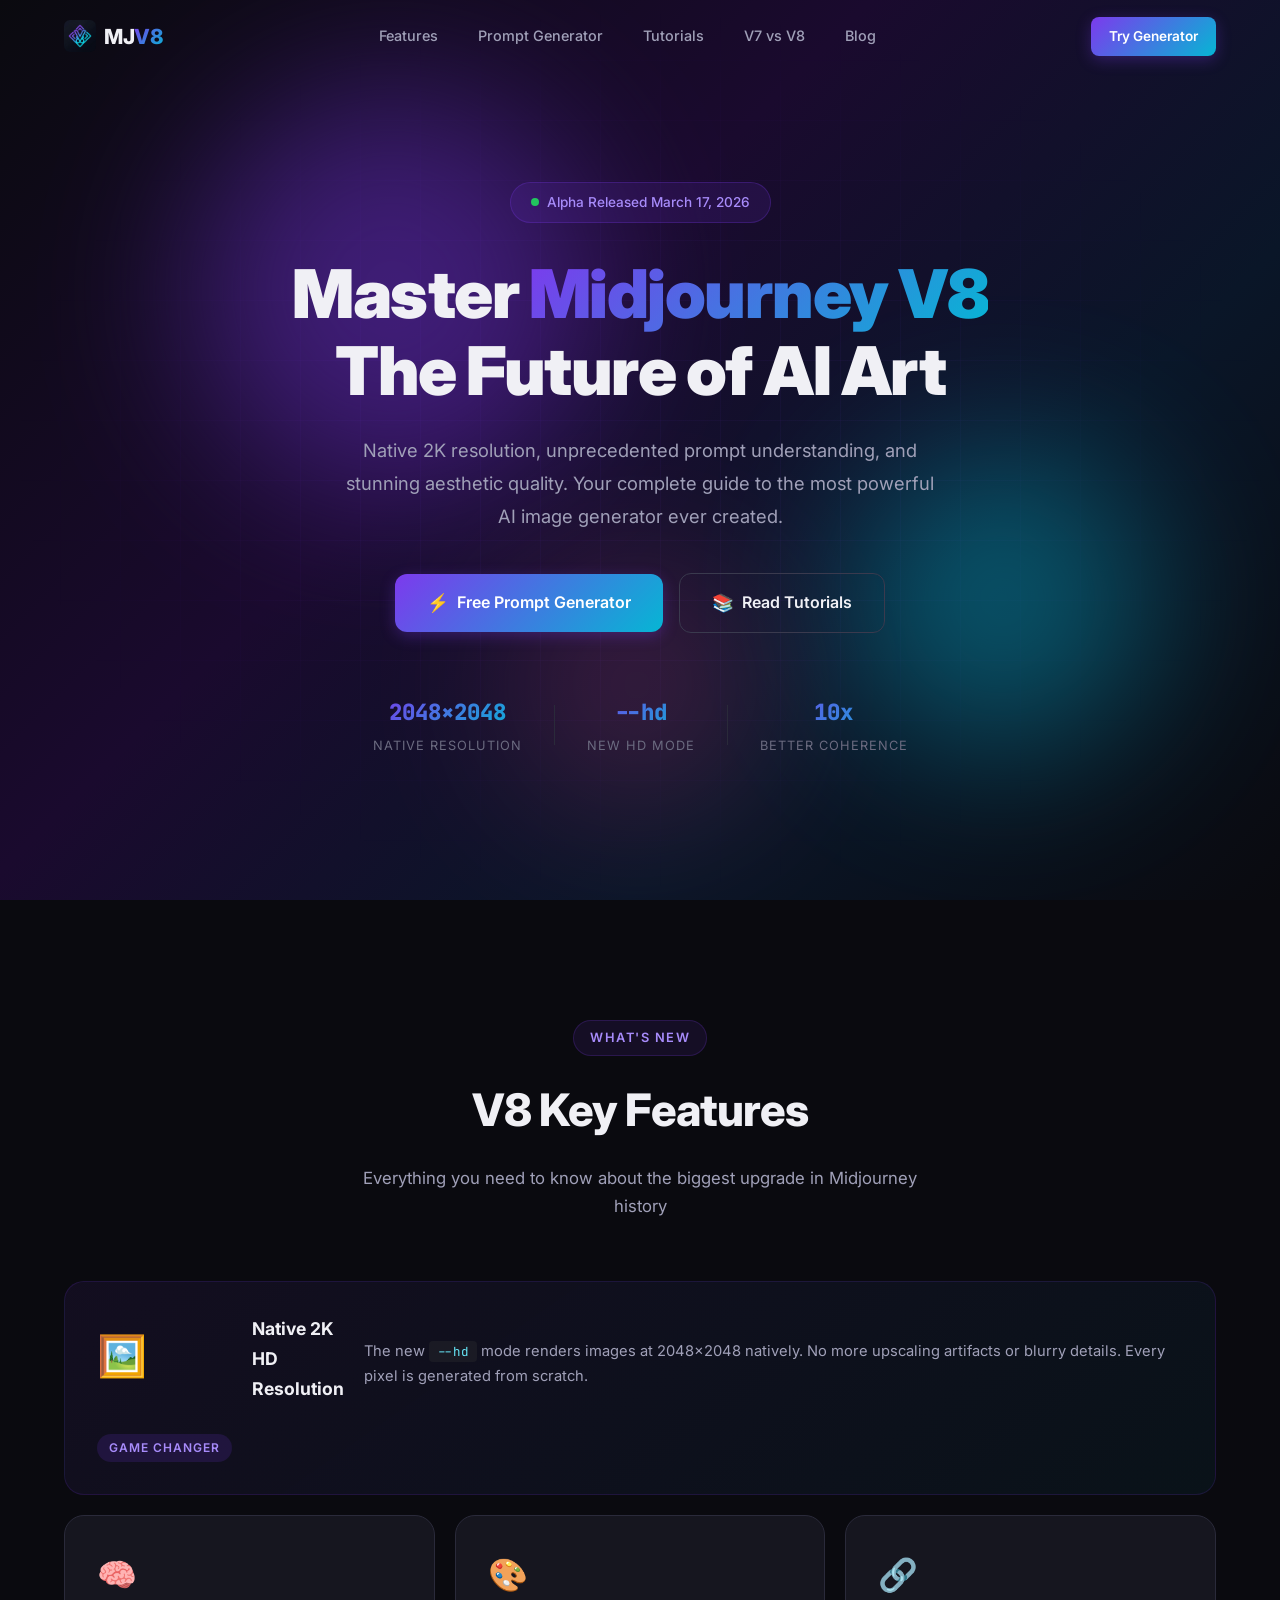
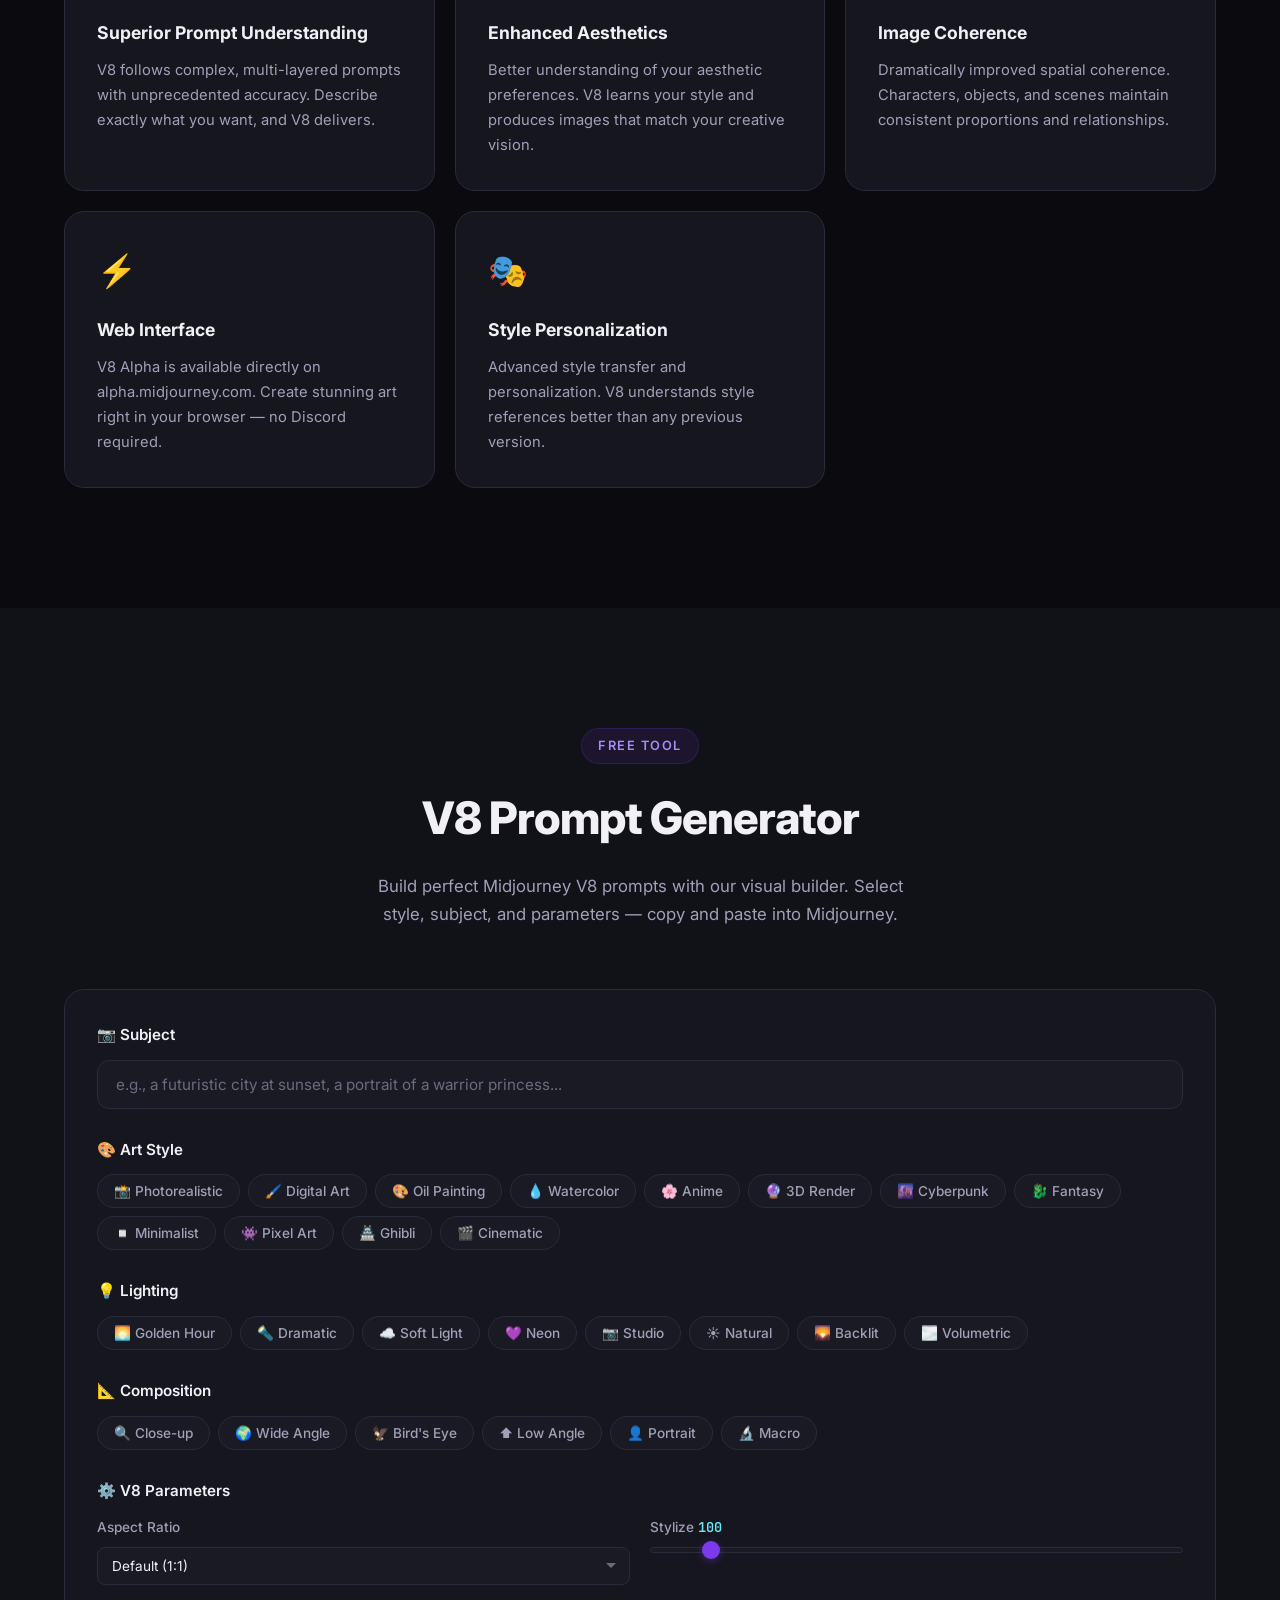
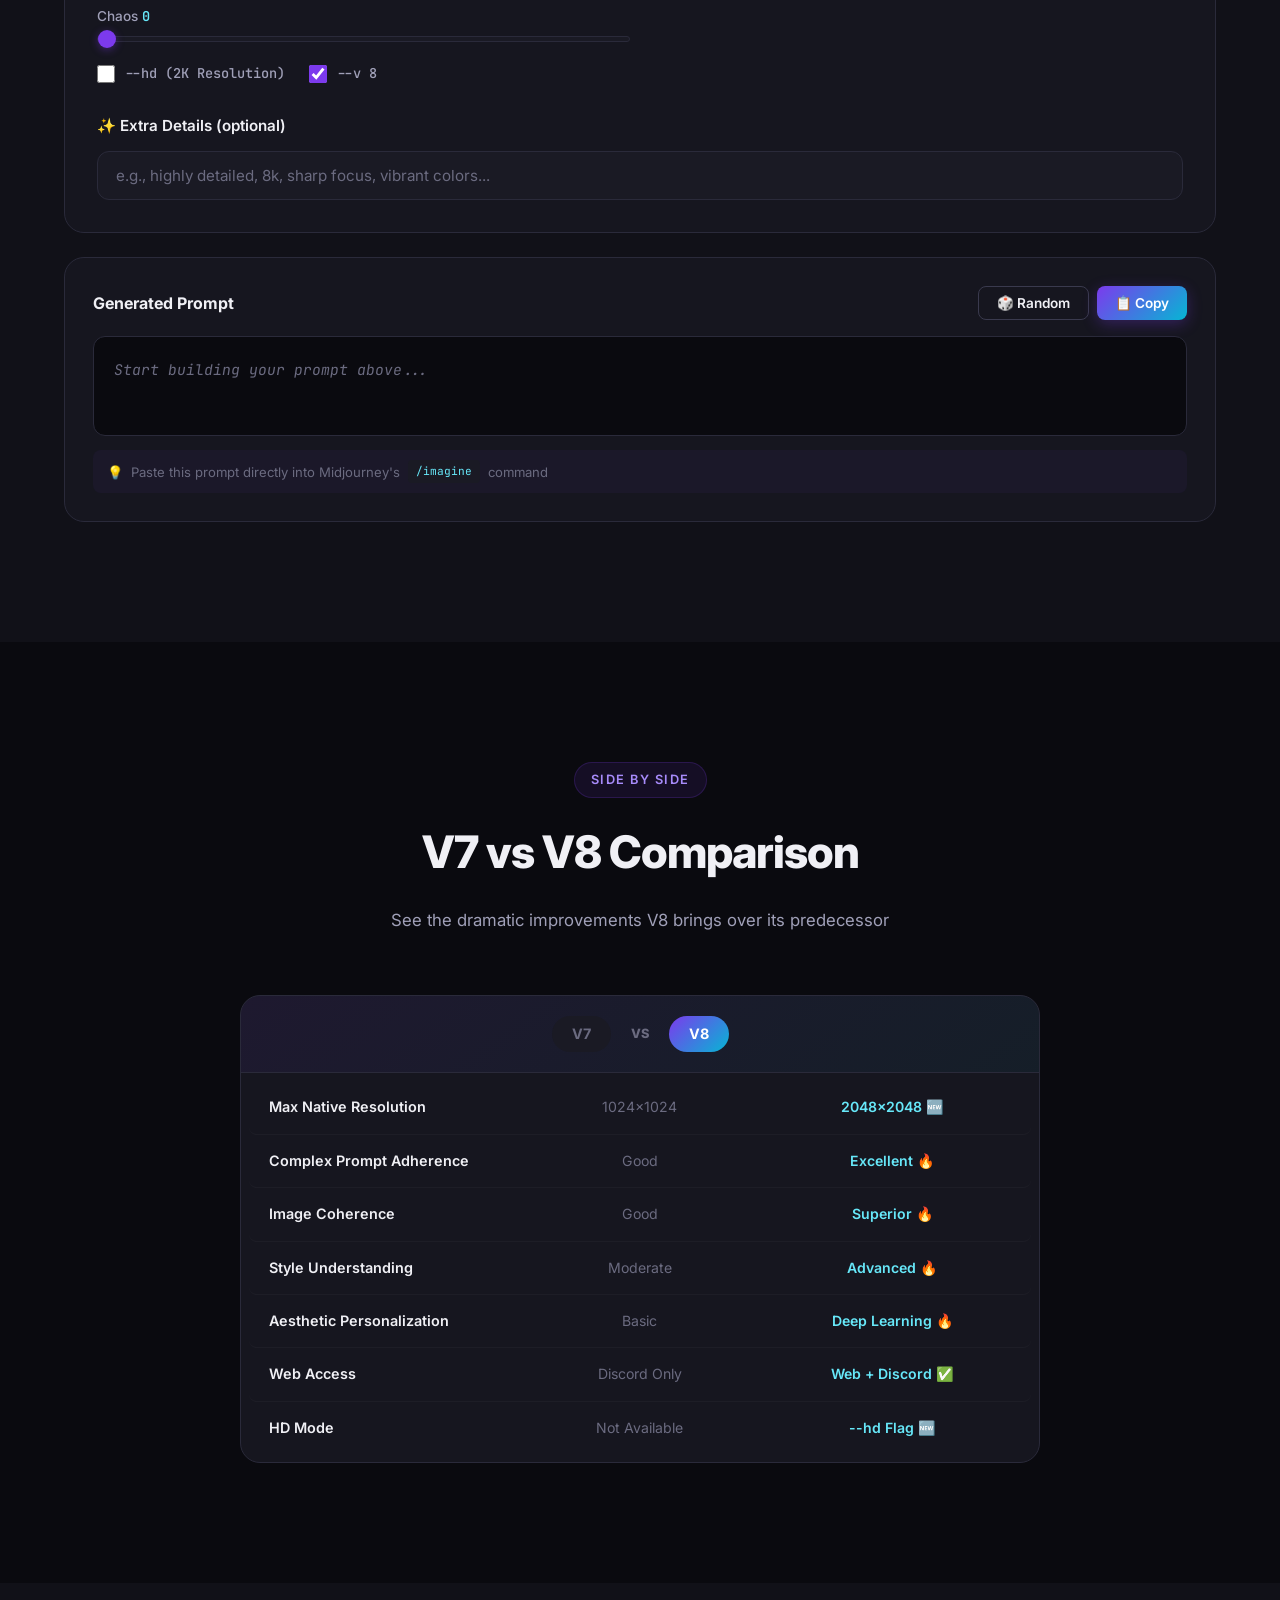
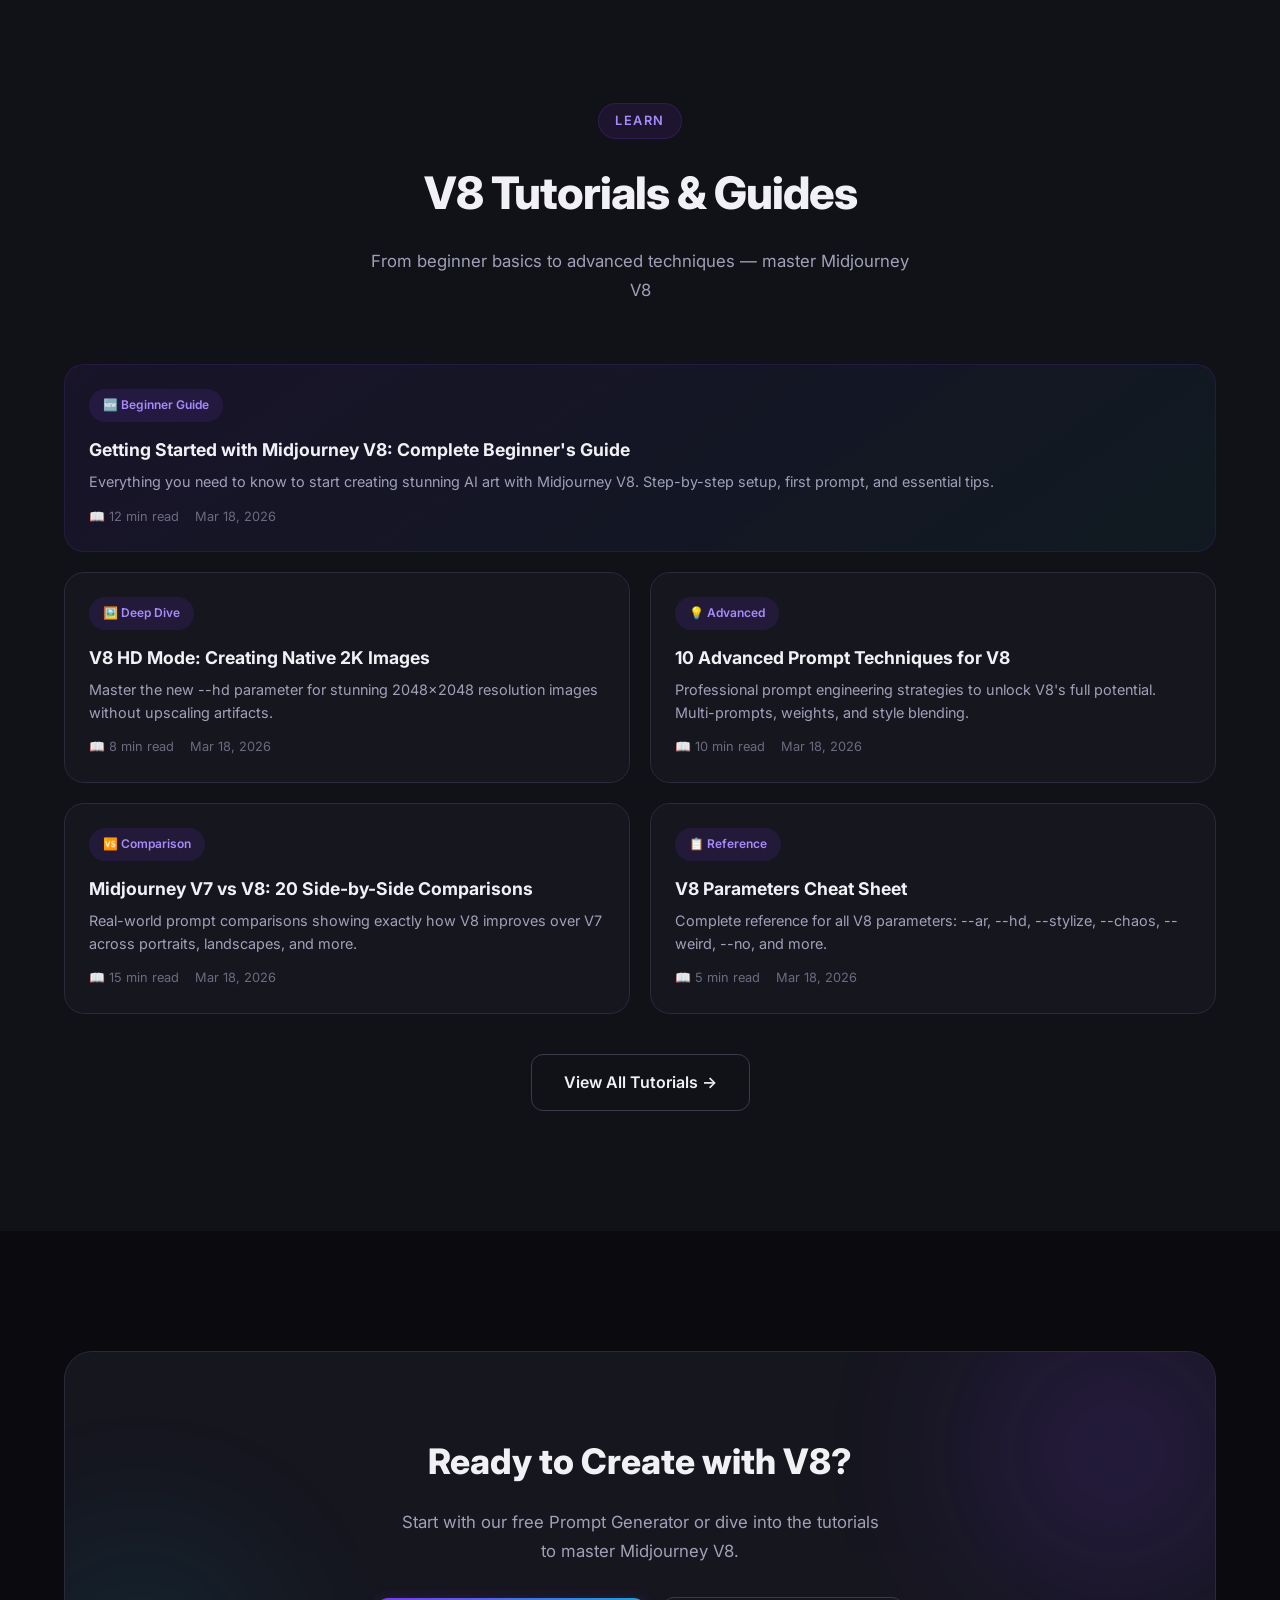
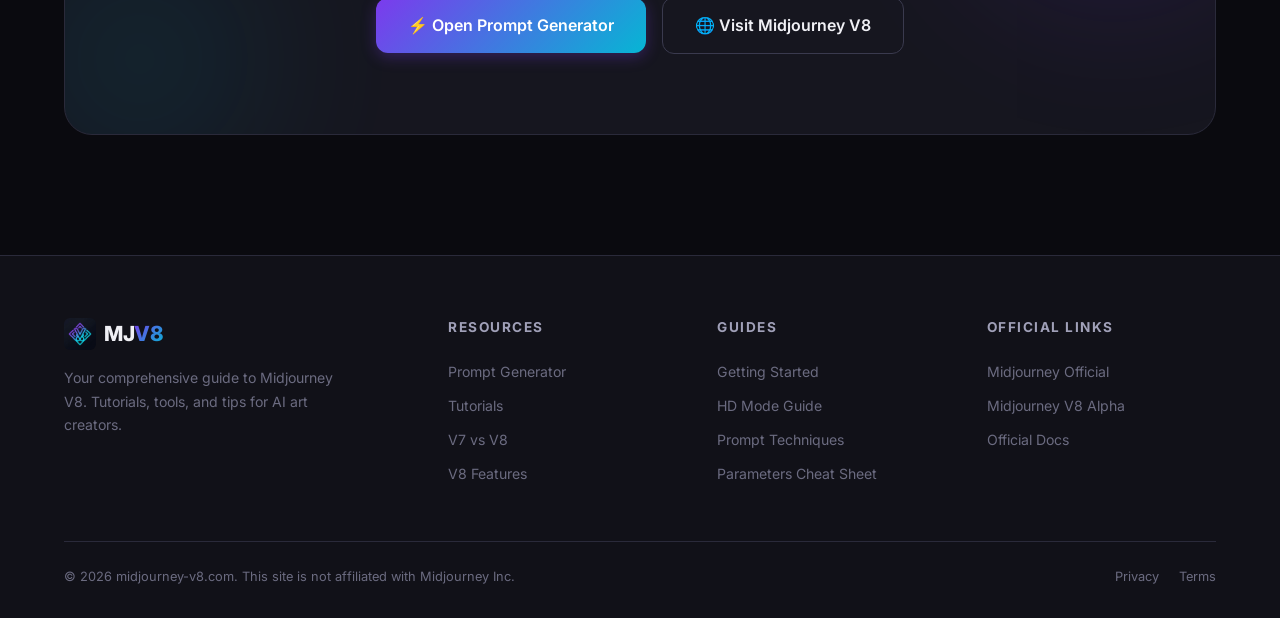
==== index.html @ a0793a21 "Add logo image and favicon" ====
<!DOCTYPE html>
<html lang="en">
<head>
    <meta charset="UTF-8">
    <meta name="viewport" content="width=device-width, initial-scale=1.0">
    <title>Midjourney V8 Guide - Tutorials, Prompt Generator & Tips | midjourney-v8.com</title>
    <meta name="description" content="Master Midjourney V8 with our comprehensive guides, free prompt generator tool, and expert tutorials. Explore native 2K HD mode, new features, and pro tips.">
    <meta name="keywords" content="midjourney v8, midjourney v8 tutorial, midjourney v8 prompt generator, midjourney v8 guide, midjourney v8 new features, AI image generator">
    <meta name="robots" content="index, follow">
    <link rel="icon" type="image/png" href="images/logo.png">
    <link rel="apple-touch-icon" href="images/logo.png">
    <link rel="canonical" href="https://midjourney-v8.com/">
    
    <!-- Open Graph -->
    <meta property="og:title" content="Midjourney V8 Guide - Tutorials, Prompt Generator & Tips">
    <meta property="og:description" content="Master Midjourney V8 with comprehensive guides, free prompt generator, and expert tutorials.">
    <meta property="og:type" content="website">
    <meta property="og:url" content="https://midjourney-v8.com/">
    <meta property="og:image" content="https://midjourney-v8.com/assets/og-image.jpg">
    
    <!-- Twitter Card -->
    <meta name="twitter:card" content="summary_large_image">
    <meta name="twitter:title" content="Midjourney V8 Guide - Tutorials, Prompt Generator & Tips">
    <meta name="twitter:description" content="Master Midjourney V8 with comprehensive guides, free prompt generator, and expert tutorials.">
    
    <!-- Structured Data -->
    <script type="application/ld+json">
    {
        "@context": "https://schema.org",
        "@type": "WebSite",
        "name": "Midjourney V8 Guide",
        "url": "https://midjourney-v8.com/",
        "description": "Comprehensive Midjourney V8 tutorials, prompt generator, and tips",
        "potentialAction": {
            "@type": "SearchAction",
            "target": "https://midjourney-v8.com/search?q={search_term_string}",
            "query-input": "required name=search_term_string"
        }
    }
    </script>
    
    <!-- Fonts -->
    <link rel="preconnect" href="https://fonts.googleapis.com">
    <link rel="preconnect" href="https://fonts.gstatic.com" crossorigin>
    <link href="https://fonts.googleapis.com/css2?family=Inter:wght@300;400;500;600;700;800;900&family=JetBrains+Mono:wght@400;500;600&display=swap" rel="stylesheet">
    
    <link rel="stylesheet" href="css/style.css">
</head>
<body>
    <!-- Navigation -->
    <nav class="navbar" id="navbar">
        <div class="container nav-container">
            <a href="/" class="nav-logo">
                <img src="images/logo.png" alt="MJV8 Logo" class="logo-img">
                <span class="logo-text">MJ<span class="logo-highlight">V8</span></span>
            </a>
            <div class="nav-links" id="nav-links">
                <a href="#features" class="nav-link">Features</a>
                <a href="#prompt-generator" class="nav-link">Prompt Generator</a>
                <a href="#tutorials" class="nav-link">Tutorials</a>
                <a href="#comparison" class="nav-link">V7 vs V8</a>
                <a href="blog.html" class="nav-link">Blog</a>
            </div>
            <div class="nav-actions">
                <a href="#prompt-generator" class="btn btn-primary btn-sm">Try Generator</a>
                <button class="mobile-toggle" id="mobile-toggle" aria-label="Toggle menu">
                    <span></span><span></span><span></span>
                </button>
            </div>
        </div>
    </nav>

    <!-- Hero Section -->
    <section class="hero" id="hero">
        <div class="hero-bg">
            <div class="hero-gradient"></div>
            <div class="hero-grid"></div>
            <div class="hero-orb hero-orb-1"></div>
            <div class="hero-orb hero-orb-2"></div>
            <div class="hero-orb hero-orb-3"></div>
        </div>
        <div class="container hero-content">
            <div class="hero-badge">
                <span class="badge-dot"></span>
                <span>Alpha Released March 17, 2026</span>
            </div>
            <h1 class="hero-title">
                Master <span class="gradient-text">Midjourney V8</span>
                <br>The Future of AI Art
            </h1>
            <p class="hero-subtitle">
                Native 2K resolution, unprecedented prompt understanding, and stunning aesthetic quality. 
                Your complete guide to the most powerful AI image generator ever created.
            </p>
            <div class="hero-cta">
                <a href="#prompt-generator" class="btn btn-primary btn-lg">
                    <span class="btn-icon">⚡</span>
                    Free Prompt Generator
                </a>
                <a href="#tutorials" class="btn btn-outline btn-lg">
                    <span class="btn-icon">📚</span>
                    Read Tutorials
                </a>
            </div>
            <div class="hero-stats">
                <div class="stat">
                    <span class="stat-value">2048×2048</span>
                    <span class="stat-label">Native Resolution</span>
                </div>
                <div class="stat-divider"></div>
                <div class="stat">
                    <span class="stat-value">--hd</span>
                    <span class="stat-label">New HD Mode</span>
                </div>
                <div class="stat-divider"></div>
                <div class="stat">
                    <span class="stat-value">10x</span>
                    <span class="stat-label">Better Coherence</span>
                </div>
            </div>
        </div>
    </section>

    <!-- Features Section -->
    <section class="features" id="features">
        <div class="container">
            <div class="section-header">
                <span class="section-tag">What's New</span>
                <h2 class="section-title">V8 Key Features</h2>
                <p class="section-subtitle">Everything you need to know about the biggest upgrade in Midjourney history</p>
            </div>
            <div class="features-grid">
                <div class="feature-card feature-card-large">
                    <div class="feature-icon">🖼️</div>
                    <h3>Native 2K HD Resolution</h3>
                    <p>The new <code>--hd</code> mode renders images at 2048×2048 natively. No more upscaling artifacts or blurry details. Every pixel is generated from scratch.</p>
                    <div class="feature-tag">Game Changer</div>
                </div>
                <div class="feature-card">
                    <div class="feature-icon">🧠</div>
                    <h3>Superior Prompt Understanding</h3>
                    <p>V8 follows complex, multi-layered prompts with unprecedented accuracy. Describe exactly what you want, and V8 delivers.</p>
                </div>
                <div class="feature-card">
                    <div class="feature-icon">🎨</div>
                    <h3>Enhanced Aesthetics</h3>
                    <p>Better understanding of your aesthetic preferences. V8 learns your style and produces images that match your creative vision.</p>
                </div>
                <div class="feature-card">
                    <div class="feature-icon">🔗</div>
                    <h3>Image Coherence</h3>
                    <p>Dramatically improved spatial coherence. Characters, objects, and scenes maintain consistent proportions and relationships.</p>
                </div>
                <div class="feature-card">
                    <div class="feature-icon">⚡</div>
                    <h3>Web Interface</h3>
                    <p>V8 Alpha is available directly on alpha.midjourney.com. Create stunning art right in your browser — no Discord required.</p>
                </div>
                <div class="feature-card">
                    <div class="feature-icon">🎭</div>
                    <h3>Style Personalization</h3>
                    <p>Advanced style transfer and personalization. V8 understands style references better than any previous version.</p>
                </div>
            </div>
        </div>
    </section>

    <!-- Prompt Generator Section -->
    <section class="prompt-generator" id="prompt-generator">
        <div class="container">
            <div class="section-header">
                <span class="section-tag">Free Tool</span>
                <h2 class="section-title">V8 Prompt Generator</h2>
                <p class="section-subtitle">Build perfect Midjourney V8 prompts with our visual builder. Select style, subject, and parameters — copy and paste into Midjourney.</p>
            </div>
            
            <div class="generator-wrapper">
                <div class="generator-panel">
                    <!-- Subject -->
                    <div class="gen-section">
                        <label class="gen-label">📷 Subject</label>
                        <input type="text" class="gen-input" id="gen-subject" placeholder="e.g., a futuristic city at sunset, a portrait of a warrior princess...">
                    </div>

                    <!-- Style -->
                    <div class="gen-section">
                        <label class="gen-label">🎨 Art Style</label>
                        <div class="gen-chips" id="gen-style">
                            <button class="chip" data-value="photorealistic">📸 Photorealistic</button>
                            <button class="chip" data-value="digital art">🖌️ Digital Art</button>
                            <button class="chip" data-value="oil painting">🎨 Oil Painting</button>
                            <button class="chip" data-value="watercolor">💧 Watercolor</button>
                            <button class="chip" data-value="anime">🌸 Anime</button>
                            <button class="chip" data-value="3D render">🔮 3D Render</button>
                            <button class="chip" data-value="cyberpunk">🌆 Cyberpunk</button>
                            <button class="chip" data-value="fantasy art">🐉 Fantasy</button>
                            <button class="chip" data-value="minimalist">◽ Minimalist</button>
                            <button class="chip" data-value="pixel art">👾 Pixel Art</button>
                            <button class="chip" data-value="studio ghibli style">🏯 Ghibli</button>
                            <button class="chip" data-value="cinematic">🎬 Cinematic</button>
                        </div>
                    </div>

                    <!-- Lighting -->
                    <div class="gen-section">
                        <label class="gen-label">💡 Lighting</label>
                        <div class="gen-chips" id="gen-lighting">
                            <button class="chip" data-value="golden hour lighting">🌅 Golden Hour</button>
                            <button class="chip" data-value="dramatic lighting">🔦 Dramatic</button>
                            <button class="chip" data-value="soft diffused light">☁️ Soft Light</button>
                            <button class="chip" data-value="neon lighting">💜 Neon</button>
                            <button class="chip" data-value="studio lighting">📷 Studio</button>
                            <button class="chip" data-value="natural sunlight">☀️ Natural</button>
                            <button class="chip" data-value="backlit silhouette">🌄 Backlit</button>
                            <button class="chip" data-value="volumetric fog">🌫️ Volumetric</button>
                        </div>
                    </div>

                    <!-- Camera / Composition -->
                    <div class="gen-section">
                        <label class="gen-label">📐 Composition</label>
                        <div class="gen-chips" id="gen-composition">
                            <button class="chip" data-value="close-up shot">🔍 Close-up</button>
                            <button class="chip" data-value="wide angle shot">🌍 Wide Angle</button>
                            <button class="chip" data-value="bird's eye view">🦅 Bird's Eye</button>
                            <button class="chip" data-value="low angle shot">⬆️ Low Angle</button>
                            <button class="chip" data-value="portrait shot">👤 Portrait</button>
                            <button class="chip" data-value="macro photography">🔬 Macro</button>
                        </div>
                    </div>

                    <!-- V8 Parameters -->
                    <div class="gen-section">
                        <label class="gen-label">⚙️ V8 Parameters</label>
                        <div class="gen-params">
                            <div class="param-group">
                                <label class="param-label">Aspect Ratio</label>
                                <select class="param-select" id="param-ar">
                                    <option value="">Default (1:1)</option>
                                    <option value="--ar 16:9">16:9 Landscape</option>
                                    <option value="--ar 9:16">9:16 Portrait</option>
                                    <option value="--ar 4:3">4:3 Standard</option>
                                    <option value="--ar 3:4">3:4 Portrait</option>
                                    <option value="--ar 21:9">21:9 Ultra Wide</option>
                                    <option value="--ar 2:3">2:3 Poster</option>
                                </select>
                            </div>
                            <div class="param-group">
                                <label class="param-label">Stylize <span id="stylize-val">100</span></label>
                                <input type="range" class="param-range" id="param-stylize" min="0" max="1000" value="100" step="10">
                            </div>
                            <div class="param-group">
                                <label class="param-label">Chaos <span id="chaos-val">0</span></label>
                                <input type="range" class="param-range" id="param-chaos" min="0" max="100" value="0" step="5">
                            </div>
                            <div class="param-group param-toggles">
                                <label class="toggle-label">
                                    <input type="checkbox" id="param-hd"> <span class="toggle-text">--hd (2K Resolution)</span>
                                </label>
                                <label class="toggle-label">
                                    <input type="checkbox" id="param-v8" checked> <span class="toggle-text">--v 8</span>
                                </label>
                            </div>
                        </div>
                    </div>

                    <!-- Extra Details -->
                    <div class="gen-section">
                        <label class="gen-label">✨ Extra Details (optional)</label>
                        <input type="text" class="gen-input" id="gen-extra" placeholder="e.g., highly detailed, 8k, sharp focus, vibrant colors...">
                    </div>
                </div>

                <!-- Output -->
                <div class="generator-output">
                    <div class="output-header">
                        <h3>Generated Prompt</h3>
                        <div class="output-actions">
                            <button class="btn btn-sm btn-outline" id="btn-random" title="Random Prompt">🎲 Random</button>
                            <button class="btn btn-sm btn-primary" id="btn-copy" title="Copy to Clipboard">📋 Copy</button>
                        </div>
                    </div>
                    <div class="output-box" id="output-box">
                        <p class="output-placeholder">Start building your prompt above...</p>
                    </div>
                    <div class="output-tip">
                        <span>💡</span> Paste this prompt directly into Midjourney's <code>/imagine</code> command
                    </div>
                </div>
            </div>
        </div>
    </section>

    <!-- Comparison Section -->
    <section class="comparison" id="comparison">
        <div class="container">
            <div class="section-header">
                <span class="section-tag">Side by Side</span>
                <h2 class="section-title">V7 vs V8 Comparison</h2>
                <p class="section-subtitle">See the dramatic improvements V8 brings over its predecessor</p>
            </div>
            <div class="comparison-grid">
                <div class="comparison-card">
                    <div class="comparison-header">
                        <span class="comparison-label comparison-old">V7</span>
                        <span class="comparison-vs">VS</span>
                        <span class="comparison-label comparison-new">V8</span>
                    </div>
                    <div class="comparison-item">
                        <div class="comp-row">
                            <span class="comp-feature">Max Native Resolution</span>
                            <span class="comp-v7">1024×1024</span>
                            <span class="comp-v8">2048×2048 🆕</span>
                        </div>
                        <div class="comp-row">
                            <span class="comp-feature">Complex Prompt Adherence</span>
                            <span class="comp-v7">Good</span>
                            <span class="comp-v8">Excellent 🔥</span>
                        </div>
                        <div class="comp-row">
                            <span class="comp-feature">Image Coherence</span>
                            <span class="comp-v7">Good</span>
                            <span class="comp-v8">Superior 🔥</span>
                        </div>
                        <div class="comp-row">
                            <span class="comp-feature">Style Understanding</span>
                            <span class="comp-v7">Moderate</span>
                            <span class="comp-v8">Advanced 🔥</span>
                        </div>
                        <div class="comp-row">
                            <span class="comp-feature">Aesthetic Personalization</span>
                            <span class="comp-v7">Basic</span>
                            <span class="comp-v8">Deep Learning 🔥</span>
                        </div>
                        <div class="comp-row">
                            <span class="comp-feature">Web Access</span>
                            <span class="comp-v7">Discord Only</span>
                            <span class="comp-v8">Web + Discord ✅</span>
                        </div>
                        <div class="comp-row">
                            <span class="comp-feature">HD Mode</span>
                            <span class="comp-v7">Not Available</span>
                            <span class="comp-v8">--hd Flag 🆕</span>
                        </div>
                    </div>
                </div>
            </div>
        </div>
    </section>

    <!-- Tutorials Section -->
    <section class="tutorials" id="tutorials">
        <div class="container">
            <div class="section-header">
                <span class="section-tag">Learn</span>
                <h2 class="section-title">V8 Tutorials & Guides</h2>
                <p class="section-subtitle">From beginner basics to advanced techniques — master Midjourney V8</p>
            </div>
            <div class="tutorials-grid">
                <a href="blog/getting-started-midjourney-v8.html" class="tutorial-card tutorial-featured">
                    <div class="tutorial-badge">🆕 Beginner Guide</div>
                    <div class="tutorial-content">
                        <h3>Getting Started with Midjourney V8: Complete Beginner's Guide</h3>
                        <p>Everything you need to know to start creating stunning AI art with Midjourney V8. Step-by-step setup, first prompt, and essential tips.</p>
                        <div class="tutorial-meta">
                            <span>📖 12 min read</span>
                            <span>Mar 18, 2026</span>
                        </div>
                    </div>
                </a>
                <a href="blog/midjourney-v8-hd-mode-guide.html" class="tutorial-card">
                    <div class="tutorial-badge">🖼️ Deep Dive</div>
                    <div class="tutorial-content">
                        <h3>V8 HD Mode: Creating Native 2K Images</h3>
                        <p>Master the new --hd parameter for stunning 2048×2048 resolution images without upscaling artifacts.</p>
                        <div class="tutorial-meta">
                            <span>📖 8 min read</span>
                            <span>Mar 18, 2026</span>
                        </div>
                    </div>
                </a>
                <a href="blog/midjourney-v8-prompt-techniques.html" class="tutorial-card">
                    <div class="tutorial-badge">💡 Advanced</div>
                    <div class="tutorial-content">
                        <h3>10 Advanced Prompt Techniques for V8</h3>
                        <p>Professional prompt engineering strategies to unlock V8's full potential. Multi-prompts, weights, and style blending.</p>
                        <div class="tutorial-meta">
                            <span>📖 10 min read</span>
                            <span>Mar 18, 2026</span>
                        </div>
                    </div>
                </a>
                <a href="blog/midjourney-v7-vs-v8-comparison.html" class="tutorial-card">
                    <div class="tutorial-badge">🆚 Comparison</div>
                    <div class="tutorial-content">
                        <h3>Midjourney V7 vs V8: 20 Side-by-Side Comparisons</h3>
                        <p>Real-world prompt comparisons showing exactly how V8 improves over V7 across portraits, landscapes, and more.</p>
                        <div class="tutorial-meta">
                            <span>📖 15 min read</span>
                            <span>Mar 18, 2026</span>
                        </div>
                    </div>
                </a>
                <a href="blog/midjourney-v8-parameters-cheatsheet.html" class="tutorial-card">
                    <div class="tutorial-badge">📋 Reference</div>
                    <div class="tutorial-content">
                        <h3>V8 Parameters Cheat Sheet</h3>
                        <p>Complete reference for all V8 parameters: --ar, --hd, --stylize, --chaos, --weird, --no, and more.</p>
                        <div class="tutorial-meta">
                            <span>📖 5 min read</span>
                            <span>Mar 18, 2026</span>
                        </div>
                    </div>
                </a>
            </div>
            <div class="tutorials-cta">
                <a href="blog.html" class="btn btn-outline btn-lg">View All Tutorials →</a>
            </div>
        </div>
    </section>

    <!-- CTA Section -->
    <section class="cta-section">
        <div class="container">
            <div class="cta-box">
                <div class="cta-bg">
                    <div class="cta-orb cta-orb-1"></div>
                    <div class="cta-orb cta-orb-2"></div>
                </div>
                <h2>Ready to Create with V8?</h2>
                <p>Start with our free Prompt Generator or dive into the tutorials to master Midjourney V8.</p>
                <div class="cta-buttons">
                    <a href="#prompt-generator" class="btn btn-primary btn-lg">⚡ Open Prompt Generator</a>
                    <a href="https://alpha.midjourney.com" target="_blank" rel="noopener" class="btn btn-outline btn-lg">🌐 Visit Midjourney V8</a>
                </div>
            </div>
        </div>
    </section>

    <!-- Footer -->
    <footer class="footer">
        <div class="container">
            <div class="footer-grid">
                <div class="footer-brand">
                    <a href="/" class="nav-logo">
                        <img src="images/logo.png" alt="MJV8 Logo" class="logo-img">
                        <span class="logo-text">MJ<span class="logo-highlight">V8</span></span>
                    </a>
                    <p>Your comprehensive guide to Midjourney V8. Tutorials, tools, and tips for AI art creators.</p>
                </div>
                <div class="footer-links">
                    <h4>Resources</h4>
                    <a href="#prompt-generator">Prompt Generator</a>
                    <a href="blog.html">Tutorials</a>
                    <a href="#comparison">V7 vs V8</a>
                    <a href="#features">V8 Features</a>
                </div>
                <div class="footer-links">
                    <h4>Guides</h4>
                    <a href="blog/getting-started-midjourney-v8.html">Getting Started</a>
                    <a href="blog/midjourney-v8-hd-mode-guide.html">HD Mode Guide</a>
                    <a href="blog/midjourney-v8-prompt-techniques.html">Prompt Techniques</a>
                    <a href="blog/midjourney-v8-parameters-cheatsheet.html">Parameters Cheat Sheet</a>
                </div>
                <div class="footer-links">
                    <h4>Official Links</h4>
                    <a href="https://midjourney.com" target="_blank" rel="noopener">Midjourney Official</a>
                    <a href="https://alpha.midjourney.com" target="_blank" rel="noopener">Midjourney V8 Alpha</a>
                    <a href="https://docs.midjourney.com" target="_blank" rel="noopener">Official Docs</a>
                </div>
            </div>
            <div class="footer-bottom">
                <p>&copy; 2026 midjourney-v8.com. This site is not affiliated with Midjourney Inc.</p>
                <div class="footer-bottom-links">
                    <a href="privacy.html">Privacy</a>
                    <a href="terms.html">Terms</a>
                </div>
            </div>
        </div>
    </footer>

    <script src="js/main.js"></script>
</body>
</html>
---- css/style.css ----
/* =============================================
   Midjourney V8 Guide - Design System
   ============================================= */

/* CSS Custom Properties */
:root {
    /* Colors */
    --primary: #7c3aed;
    --primary-light: #a78bfa;
    --primary-dark: #5b21b6;
    --accent: #06b6d4;
    --accent-light: #67e8f9;

    --bg-primary: #0a0a0f;
    --bg-secondary: #111118;
    --bg-tertiary: #1a1a24;
    --bg-card: #16161f;
    --bg-card-hover: #1e1e2a;

    --text-primary: #f0f0f5;
    --text-secondary: #a0a0b8;
    --text-muted: #6b6b80;

    --border: #2a2a3a;
    --border-light: #3a3a4e;

    --gradient-primary: linear-gradient(135deg, #7c3aed, #06b6d4);
    --gradient-hero: linear-gradient(135deg, #0a0a0f 0%, #1a0a2e 40%, #0a1628 70%, #0a0a0f 100%);
    --gradient-card: linear-gradient(145deg, rgba(124, 58, 237, 0.08), rgba(6, 182, 212, 0.05));

    --shadow-sm: 0 2px 8px rgba(0,0,0,0.3);
    --shadow-md: 0 4px 20px rgba(0,0,0,0.4);
    --shadow-lg: 0 8px 40px rgba(0,0,0,0.5);
    --shadow-glow: 0 0 30px rgba(124, 58, 237, 0.15);

    /* Typography */
    --font-sans: 'Inter', -apple-system, BlinkMacSystemFont, sans-serif;
    --font-mono: 'JetBrains Mono', 'Fira Code', monospace;

    /* Spacing */
    --container: 1200px;
    --section-gap: 120px;
    --radius-sm: 8px;
    --radius-md: 12px;
    --radius-lg: 20px;
    --radius-xl: 28px;

    /* Transitions */
    --transition: 0.3s cubic-bezier(0.4, 0, 0.2, 1);
    --transition-slow: 0.5s cubic-bezier(0.4, 0, 0.2, 1);
}

/* =============================================
   Reset & Base
   ============================================= */
*, *::before, *::after {
    margin: 0;
    padding: 0;
    box-sizing: border-box;
}

html {
    scroll-behavior: smooth;
    -webkit-font-smoothing: antialiased;
    -moz-osx-font-smoothing: grayscale;
}

body {
    font-family: var(--font-sans);
    background: var(--bg-primary);
    color: var(--text-primary);
    line-height: 1.7;
    overflow-x: hidden;
}

a {
    color: inherit;
    text-decoration: none;
    transition: var(--transition);
}

img {
    max-width: 100%;
    display: block;
}

code {
    font-family: var(--font-mono);
    background: var(--bg-tertiary);
    padding: 2px 8px;
    border-radius: 4px;
    font-size: 0.85em;
    color: var(--accent-light);
}

.container {
    max-width: var(--container);
    margin: 0 auto;
    padding: 0 24px;
}

/* =============================================
   Navigation
   ============================================= */
.navbar {
    position: fixed;
    top: 0;
    left: 0;
    right: 0;
    z-index: 1000;
    padding: 16px 0;
    transition: var(--transition);
    background: transparent;
}

.navbar.scrolled {
    background: rgba(10, 10, 15, 0.85);
    backdrop-filter: blur(20px);
    -webkit-backdrop-filter: blur(20px);
    border-bottom: 1px solid var(--border);
    padding: 10px 0;
}

.nav-container {
    display: flex;
    align-items: center;
    justify-content: space-between;
    gap: 32px;
}

.nav-logo {
    display: flex;
    align-items: center;
    gap: 8px;
    font-weight: 800;
    font-size: 1.3rem;
    letter-spacing: -0.5px;
}

.logo-icon {
    color: var(--primary);
    font-size: 1.1rem;
}

.logo-img {
    width: 32px;
    height: 32px;
    border-radius: 6px;
    object-fit: cover;
}

.logo-highlight {
    background: var(--gradient-primary);
    -webkit-background-clip: text;
    -webkit-text-fill-color: transparent;
    background-clip: text;
}

.nav-links {
    display: flex;
    align-items: center;
    gap: 8px;
}

.nav-link {
    padding: 8px 16px;
    border-radius: var(--radius-sm);
    font-size: 0.9rem;
    font-weight: 500;
    color: var(--text-secondary);
    transition: var(--transition);
}

.nav-link:hover {
    color: var(--text-primary);
    background: rgba(255,255,255,0.05);
}

.nav-actions {
    display: flex;
    align-items: center;
    gap: 12px;
}

/* Mobile Toggle */
.mobile-toggle {
    display: none;
    flex-direction: column;
    gap: 5px;
    background: none;
    border: none;
    cursor: pointer;
    padding: 4px;
}

.mobile-toggle span {
    width: 22px;
    height: 2px;
    background: var(--text-primary);
    border-radius: 2px;
    transition: var(--transition);
}

/* =============================================
   Buttons
   ============================================= */
.btn {
    display: inline-flex;
    align-items: center;
    gap: 8px;
    font-family: var(--font-sans);
    font-weight: 600;
    border: none;
    cursor: pointer;
    border-radius: var(--radius-md);
    transition: var(--transition);
    text-decoration: none;
    white-space: nowrap;
}

.btn-sm {
    padding: 8px 18px;
    font-size: 0.85rem;
    border-radius: var(--radius-sm);
}

.btn-lg {
    padding: 14px 32px;
    font-size: 1rem;
}

.btn-primary {
    background: var(--gradient-primary);
    color: white;
    box-shadow: 0 4px 15px rgba(124, 58, 237, 0.3);
}

.btn-primary:hover {
    transform: translateY(-2px);
    box-shadow: 0 6px 25px rgba(124, 58, 237, 0.4);
}

.btn-outline {
    background: transparent;
    color: var(--text-primary);
    border: 1.5px solid var(--border-light);
}

.btn-outline:hover {
    border-color: var(--primary-light);
    background: rgba(124, 58, 237, 0.08);
    transform: translateY(-2px);
}

.btn-icon {
    font-size: 1.1em;
}

/* =============================================
   Hero Section
   ============================================= */
.hero {
    position: relative;
    min-height: 100vh;
    display: flex;
    align-items: center;
    justify-content: center;
    overflow: hidden;
    padding: 120px 0 80px;
}

.hero-bg {
    position: absolute;
    inset: 0;
    z-index: 0;
}

.hero-gradient {
    position: absolute;
    inset: 0;
    background: var(--gradient-hero);
}

.hero-grid {
    position: absolute;
    inset: 0;
    background-image:
        linear-gradient(rgba(124, 58, 237, 0.05) 1px, transparent 1px),
        linear-gradient(90deg, rgba(124, 58, 237, 0.05) 1px, transparent 1px);
    background-size: 60px 60px;
    mask-image: radial-gradient(ellipse at center, black 30%, transparent 70%);
    -webkit-mask-image: radial-gradient(ellipse at center, black 30%, transparent 70%);
}

.hero-orb {
    position: absolute;
    border-radius: 50%;
    filter: blur(80px);
    opacity: 0.4;
    animation: float 8s ease-in-out infinite;
}

.hero-orb-1 {
    width: 400px;
    height: 400px;
    background: var(--primary);
    top: 10%;
    left: 15%;
    animation-delay: 0s;
}

.hero-orb-2 {
    width: 300px;
    height: 300px;
    background: var(--accent);
    top: 50%;
    right: 10%;
    animation-delay: -3s;
}

.hero-orb-3 {
    width: 250px;
    height: 250px;
    background: #ec4899;
    bottom: 10%;
    left: 40%;
    animation-delay: -5s;
    opacity: 0.2;
}

@keyframes float {
    0%, 100% { transform: translate(0, 0) scale(1); }
    33% { transform: translate(30px, -20px) scale(1.05); }
    66% { transform: translate(-20px, 20px) scale(0.95); }
}

.hero-content {
    position: relative;
    z-index: 1;
    text-align: center;
    max-width: 850px;
    margin: 0 auto;
}

.hero-badge {
    display: inline-flex;
    align-items: center;
    gap: 8px;
    padding: 8px 20px;
    background: rgba(124, 58, 237, 0.12);
    border: 1px solid rgba(124, 58, 237, 0.25);
    border-radius: 100px;
    font-size: 0.85rem;
    font-weight: 500;
    color: var(--primary-light);
    margin-bottom: 32px;
    animation: fadeInUp 0.8s ease-out;
}

.badge-dot {
    width: 8px;
    height: 8px;
    background: #22c55e;
    border-radius: 50%;
    animation: pulse 2s ease-in-out infinite;
}

@keyframes pulse {
    0%, 100% { opacity: 1; }
    50% { opacity: 0.4; }
}

.hero-title {
    font-size: clamp(2.5rem, 6vw, 4.2rem);
    font-weight: 900;
    line-height: 1.15;
    letter-spacing: -1.5px;
    margin-bottom: 24px;
    animation: fadeInUp 0.8s ease-out 0.1s both;
}

.gradient-text {
    background: var(--gradient-primary);
    -webkit-background-clip: text;
    -webkit-text-fill-color: transparent;
    background-clip: text;
}

.hero-subtitle {
    font-size: 1.15rem;
    color: var(--text-secondary);
    max-width: 600px;
    margin: 0 auto 40px;
    line-height: 1.8;
    animation: fadeInUp 0.8s ease-out 0.2s both;
}

.hero-cta {
    display: flex;
    align-items: center;
    justify-content: center;
    gap: 16px;
    flex-wrap: wrap;
    margin-bottom: 60px;
    animation: fadeInUp 0.8s ease-out 0.3s both;
}

.hero-stats {
    display: flex;
    align-items: center;
    justify-content: center;
    gap: 32px;
    flex-wrap: wrap;
    animation: fadeInUp 0.8s ease-out 0.4s both;
}

.stat {
    text-align: center;
}

.stat-value {
    display: block;
    font-size: 1.4rem;
    font-weight: 800;
    font-family: var(--font-mono);
    background: var(--gradient-primary);
    -webkit-background-clip: text;
    -webkit-text-fill-color: transparent;
    background-clip: text;
}

.stat-label {
    font-size: 0.8rem;
    color: var(--text-muted);
    text-transform: uppercase;
    letter-spacing: 1px;
}

.stat-divider {
    width: 1px;
    height: 40px;
    background: var(--border);
}

@keyframes fadeInUp {
    from {
        opacity: 0;
        transform: translateY(30px);
    }
    to {
        opacity: 1;
        transform: translateY(0);
    }
}

/* =============================================
   Section Headers
   ============================================= */
.section-header {
    text-align: center;
    margin-bottom: 60px;
}

.section-tag {
    display: inline-block;
    padding: 6px 16px;
    background: rgba(124, 58, 237, 0.1);
    border: 1px solid rgba(124, 58, 237, 0.2);
    border-radius: 100px;
    font-size: 0.8rem;
    font-weight: 600;
    color: var(--primary-light);
    text-transform: uppercase;
    letter-spacing: 1.5px;
    margin-bottom: 16px;
}

.section-title {
    font-size: clamp(1.8rem, 4vw, 2.8rem);
    font-weight: 800;
    letter-spacing: -1px;
    margin-bottom: 16px;
}

.section-subtitle {
    font-size: 1.05rem;
    color: var(--text-secondary);
    max-width: 560px;
    margin: 0 auto;
}

/* =============================================
   Features Section
   ============================================= */
.features {
    padding: var(--section-gap) 0;
}

.features-grid {
    display: grid;
    grid-template-columns: repeat(3, 1fr);
    gap: 20px;
}

.feature-card {
    background: var(--bg-card);
    border: 1px solid var(--border);
    border-radius: var(--radius-lg);
    padding: 32px;
    transition: var(--transition);
    position: relative;
    overflow: hidden;
}

.feature-card::before {
    content: '';
    position: absolute;
    top: 0;
    left: 0;
    right: 0;
    height: 2px;
    background: var(--gradient-primary);
    opacity: 0;
    transition: var(--transition);
}

.feature-card:hover {
    border-color: var(--border-light);
    background: var(--bg-card-hover);
    transform: translateY(-4px);
    box-shadow: var(--shadow-glow);
}

.feature-card:hover::before {
    opacity: 1;
}

.feature-card-large {
    grid-column: span 3;
    display: grid;
    grid-template-columns: auto 1fr auto;
    align-items: center;
    gap: 20px;
    background: var(--gradient-card);
    border-color: rgba(124, 58, 237, 0.15);
}

.feature-card-large .feature-icon {
    font-size: 2.5rem;
}

.feature-card-large h3 {
    font-size: 1.3rem;
}

.feature-icon {
    font-size: 2rem;
    margin-bottom: 16px;
}

.feature-card h3 {
    font-size: 1.1rem;
    font-weight: 700;
    margin-bottom: 10px;
}

.feature-card p {
    color: var(--text-secondary);
    font-size: 0.92rem;
    line-height: 1.7;
}

.feature-tag {
    display: inline-block;
    padding: 4px 12px;
    background: rgba(124, 58, 237, 0.15);
    color: var(--primary-light);
    border-radius: 100px;
    font-size: 0.75rem;
    font-weight: 600;
    text-transform: uppercase;
    letter-spacing: 1px;
}

/* =============================================
   Prompt Generator
   ============================================= */
.prompt-generator {
    padding: var(--section-gap) 0;
    background: var(--bg-secondary);
}

.generator-wrapper {
    display: grid;
    gap: 24px;
}

.generator-panel {
    background: var(--bg-card);
    border: 1px solid var(--border);
    border-radius: var(--radius-lg);
    padding: 32px;
}

.gen-section {
    margin-bottom: 28px;
}

.gen-section:last-child {
    margin-bottom: 0;
}

.gen-label {
    display: block;
    font-weight: 600;
    font-size: 0.95rem;
    margin-bottom: 12px;
    color: var(--text-primary);
}

.gen-input {
    width: 100%;
    padding: 14px 18px;
    background: var(--bg-tertiary);
    border: 1.5px solid var(--border);
    border-radius: var(--radius-md);
    color: var(--text-primary);
    font-family: var(--font-sans);
    font-size: 0.95rem;
    transition: var(--transition);
    outline: none;
}

.gen-input:focus {
    border-color: var(--primary);
    box-shadow: 0 0 0 3px rgba(124, 58, 237, 0.15);
}

.gen-input::placeholder {
    color: var(--text-muted);
}

/* Chips */
.gen-chips {
    display: flex;
    flex-wrap: wrap;
    gap: 8px;
}

.chip {
    padding: 8px 16px;
    background: var(--bg-tertiary);
    border: 1.5px solid var(--border);
    border-radius: 100px;
    color: var(--text-secondary);
    font-family: var(--font-sans);
    font-size: 0.85rem;
    font-weight: 500;
    cursor: pointer;
    transition: var(--transition);
    white-space: nowrap;
}

.chip:hover {
    border-color: var(--primary-light);
    color: var(--text-primary);
    background: rgba(124, 58, 237, 0.08);
}

.chip.active {
    background: var(--primary);
    border-color: var(--primary);
    color: white;
}

/* Parameters */
.gen-params {
    display: grid;
    grid-template-columns: repeat(2, 1fr);
    gap: 20px;
}

.param-group {
    display: flex;
    flex-direction: column;
    gap: 8px;
}

.param-label {
    font-size: 0.85rem;
    color: var(--text-secondary);
    font-weight: 500;
}

.param-label span {
    color: var(--accent-light);
    font-family: var(--font-mono);
    font-weight: 600;
}

.param-select {
    padding: 10px 14px;
    background: var(--bg-tertiary);
    border: 1.5px solid var(--border);
    border-radius: var(--radius-sm);
    color: var(--text-primary);
    font-family: var(--font-sans);
    font-size: 0.85rem;
    cursor: pointer;
    outline: none;
    transition: var(--transition);
    -webkit-appearance: none;
    appearance: none;
    background-image: url("data:image/svg+xml,%3Csvg xmlns='http://www.w3.org/2000/svg' width='12' height='12' viewBox='0 0 12 12'%3E%3Cpath fill='%236b6b80' d='M6 8L1 3h10z'/%3E%3C/svg%3E");
    background-repeat: no-repeat;
    background-position: right 12px center;
    padding-right: 32px;
}

.param-select:focus {
    border-color: var(--primary);
}

.param-select option {
    background: var(--bg-tertiary);
    color: var(--text-primary);
}

/* Range Slider */
.param-range {
    -webkit-appearance: none;
    appearance: none;
    width: 100%;
    height: 6px;
    background: var(--bg-tertiary);
    border-radius: 3px;
    outline: none;
    border: 1px solid var(--border);
}

.param-range::-webkit-slider-thumb {
    -webkit-appearance: none;
    width: 18px;
    height: 18px;
    background: var(--primary);
    border-radius: 50%;
    cursor: pointer;
    box-shadow: 0 2px 8px rgba(124, 58, 237, 0.4);
    transition: var(--transition);
}

.param-range::-webkit-slider-thumb:hover {
    transform: scale(1.2);
    box-shadow: 0 2px 12px rgba(124, 58, 237, 0.6);
}

.param-range::-moz-range-thumb {
    width: 18px;
    height: 18px;
    background: var(--primary);
    border-radius: 50%;
    cursor: pointer;
    border: none;
}

/* Toggles */
.param-toggles {
    grid-column: span 2;
    display: flex;
    gap: 24px;
    flex-direction: row;
}

.toggle-label {
    display: flex;
    align-items: center;
    gap: 10px;
    cursor: pointer;
    font-size: 0.9rem;
    color: var(--text-secondary);
}

.toggle-label input[type="checkbox"] {
    width: 18px;
    height: 18px;
    accent-color: var(--primary);
    cursor: pointer;
}

.toggle-text {
    font-family: var(--font-mono);
    font-weight: 500;
    font-size: 0.85rem;
}

/* Generator Output */
.generator-output {
    background: var(--bg-card);
    border: 1px solid var(--border);
    border-radius: var(--radius-lg);
    padding: 28px;
}

.output-header {
    display: flex;
    align-items: center;
    justify-content: space-between;
    margin-bottom: 16px;
}

.output-header h3 {
    font-size: 1rem;
    font-weight: 700;
}

.output-actions {
    display: flex;
    gap: 8px;
}

.output-box {
    background: var(--bg-primary);
    border: 1.5px solid var(--border);
    border-radius: var(--radius-md);
    padding: 20px;
    min-height: 100px;
    font-family: var(--font-mono);
    font-size: 0.92rem;
    line-height: 1.8;
    color: var(--accent-light);
    word-break: break-word;
    transition: var(--transition);
}

.output-box.copied {
    border-color: #22c55e;
    box-shadow: 0 0 15px rgba(34, 197, 94, 0.15);
}

.output-placeholder {
    color: var(--text-muted);
    font-style: italic;
}

.output-tip {
    display: flex;
    align-items: center;
    gap: 8px;
    margin-top: 14px;
    font-size: 0.82rem;
    color: var(--text-muted);
    padding: 10px 14px;
    background: rgba(124, 58, 237, 0.05);
    border-radius: var(--radius-sm);
}

/* =============================================
   Comparison Section
   ============================================= */
.comparison {
    padding: var(--section-gap) 0;
}

.comparison-grid {
    max-width: 800px;
    margin: 0 auto;
}

.comparison-card {
    background: var(--bg-card);
    border: 1px solid var(--border);
    border-radius: var(--radius-lg);
    overflow: hidden;
}

.comparison-header {
    display: flex;
    align-items: center;
    justify-content: center;
    gap: 20px;
    padding: 20px;
    background: var(--gradient-card);
    border-bottom: 1px solid var(--border);
}

.comparison-label {
    padding: 6px 20px;
    border-radius: 100px;
    font-weight: 700;
    font-size: 0.9rem;
}

.comparison-old {
    background: var(--bg-tertiary);
    color: var(--text-muted);
}

.comparison-new {
    background: var(--gradient-primary);
    color: white;
}

.comparison-vs {
    color: var(--text-muted);
    font-weight: 800;
    font-size: 0.8rem;
}

.comparison-item {
    padding: 8px;
}

.comp-row {
    display: grid;
    grid-template-columns: 1fr 1fr 1fr;
    gap: 16px;
    padding: 14px 20px;
    border-radius: var(--radius-sm);
    transition: var(--transition);
}

.comp-row:hover {
    background: rgba(255,255,255,0.02);
}

.comp-row:not(:last-child) {
    border-bottom: 1px solid rgba(255,255,255,0.03);
}

.comp-feature {
    font-weight: 600;
    font-size: 0.9rem;
}

.comp-v7 {
    text-align: center;
    color: var(--text-muted);
    font-size: 0.88rem;
}

.comp-v8 {
    text-align: center;
    color: var(--accent-light);
    font-weight: 600;
    font-size: 0.88rem;
}

/* =============================================
   Tutorials Section
   ============================================= */
.tutorials {
    padding: var(--section-gap) 0;
    background: var(--bg-secondary);
}

.tutorials-grid {
    display: grid;
    grid-template-columns: repeat(2, 1fr);
    gap: 20px;
}

.tutorial-card {
    background: var(--bg-card);
    border: 1px solid var(--border);
    border-radius: var(--radius-lg);
    overflow: hidden;
    transition: var(--transition);
    display: block;
}

.tutorial-card:hover {
    border-color: var(--border-light);
    transform: translateY(-4px);
    box-shadow: var(--shadow-glow);
}

.tutorial-featured {
    grid-column: span 2;
    background: var(--gradient-card);
    border-color: rgba(124, 58, 237, 0.15);
}

.tutorial-badge {
    display: inline-block;
    padding: 6px 14px;
    font-size: 0.75rem;
    font-weight: 600;
    color: var(--primary-light);
    background: rgba(124, 58, 237, 0.12);
    margin: 24px 24px 0;
    border-radius: 100px;
}

.tutorial-content {
    padding: 16px 24px 24px;
}

.tutorial-content h3 {
    font-size: 1.1rem;
    font-weight: 700;
    margin-bottom: 8px;
    line-height: 1.4;
}

.tutorial-card:hover h3 {
    color: var(--primary-light);
}

.tutorial-content p {
    color: var(--text-secondary);
    font-size: 0.9rem;
    line-height: 1.6;
    margin-bottom: 12px;
}

.tutorial-meta {
    display: flex;
    gap: 16px;
    font-size: 0.8rem;
    color: var(--text-muted);
}

.tutorials-cta {
    text-align: center;
    margin-top: 40px;
}

/* =============================================
   CTA Section
   ============================================= */
.cta-section {
    padding: var(--section-gap) 0;
}

.cta-box {
    position: relative;
    text-align: center;
    padding: 80px 40px;
    background: var(--bg-card);
    border: 1px solid var(--border);
    border-radius: var(--radius-xl);
    overflow: hidden;
}

.cta-bg {
    position: absolute;
    inset: 0;
    z-index: 0;
}

.cta-orb {
    position: absolute;
    border-radius: 50%;
    filter: blur(80px);
}

.cta-orb-1 {
    width: 300px;
    height: 300px;
    background: var(--primary);
    opacity: 0.15;
    top: -50px;
    right: -50px;
}

.cta-orb-2 {
    width: 250px;
    height: 250px;
    background: var(--accent);
    opacity: 0.1;
    bottom: -50px;
    left: -50px;
}

.cta-box h2 {
    position: relative;
    z-index: 1;
    font-size: clamp(1.5rem, 3vw, 2.2rem);
    font-weight: 800;
    margin-bottom: 16px;
}

.cta-box p {
    position: relative;
    z-index: 1;
    color: var(--text-secondary);
    font-size: 1.05rem;
    max-width: 480px;
    margin: 0 auto 32px;
}

.cta-buttons {
    position: relative;
    z-index: 1;
    display: flex;
    align-items: center;
    justify-content: center;
    gap: 16px;
    flex-wrap: wrap;
}

/* =============================================
   Footer
   ============================================= */
.footer {
    padding: 60px 0 30px;
    background: var(--bg-secondary);
    border-top: 1px solid var(--border);
}

.footer-grid {
    display: grid;
    grid-template-columns: 1.5fr 1fr 1fr 1fr;
    gap: 40px;
    margin-bottom: 50px;
}

.footer-brand p {
    color: var(--text-muted);
    font-size: 0.88rem;
    margin-top: 14px;
    max-width: 280px;
    line-height: 1.7;
}

.footer-links h4 {
    font-size: 0.85rem;
    font-weight: 700;
    text-transform: uppercase;
    letter-spacing: 1.5px;
    color: var(--text-secondary);
    margin-bottom: 16px;
}

.footer-links a {
    display: block;
    color: var(--text-muted);
    font-size: 0.88rem;
    padding: 5px 0;
    transition: var(--transition);
}

.footer-links a:hover {
    color: var(--primary-light);
    padding-left: 4px;
}

.footer-bottom {
    display: flex;
    align-items: center;
    justify-content: space-between;
    padding-top: 24px;
    border-top: 1px solid var(--border);
    font-size: 0.8rem;
    color: var(--text-muted);
}

.footer-bottom-links {
    display: flex;
    gap: 20px;
}

.footer-bottom-links a {
    color: var(--text-muted);
}

.footer-bottom-links a:hover {
    color: var(--primary-light);
}

/* =============================================
   Blog Page Styles
   ============================================= */
.page-header {
    padding: 140px 0 60px;
    text-align: center;
    background: var(--gradient-hero);
    position: relative;
    overflow: hidden;
}

.page-header::before {
    content: '';
    position: absolute;
    inset: 0;
    background-image:
        linear-gradient(rgba(124, 58, 237, 0.04) 1px, transparent 1px),
        linear-gradient(90deg, rgba(124, 58, 237, 0.04) 1px, transparent 1px);
    background-size: 60px 60px;
}

.blog-grid {
    display: grid;
    grid-template-columns: repeat(3, 1fr);
    gap: 24px;
    padding: 60px 0 var(--section-gap);
}

.blog-card {
    background: var(--bg-card);
    border: 1px solid var(--border);
    border-radius: var(--radius-lg);
    overflow: hidden;
    transition: var(--transition);
    display: flex;
    flex-direction: column;
}

.blog-card:hover {
    transform: translateY(-4px);
    border-color: var(--border-light);
    box-shadow: var(--shadow-glow);
}

.blog-card-img {
    height: 200px;
    background: var(--gradient-card);
    display: flex;
    align-items: center;
    justify-content: center;
    font-size: 3rem;
    border-bottom: 1px solid var(--border);
}

.blog-card-body {
    padding: 24px;
    flex: 1;
    display: flex;
    flex-direction: column;
}

.blog-card-tag {
    display: inline-block;
    padding: 4px 10px;
    font-size: 0.7rem;
    font-weight: 600;
    color: var(--primary-light);
    background: rgba(124, 58, 237, 0.1);
    border-radius: 100px;
    margin-bottom: 12px;
    width: fit-content;
}

.blog-card-body h3 {
    font-size: 1.05rem;
    font-weight: 700;
    margin-bottom: 8px;
    line-height: 1.4;
}

.blog-card:hover h3 {
    color: var(--primary-light);
}

.blog-card-body p {
    color: var(--text-secondary);
    font-size: 0.88rem;
    line-height: 1.6;
    flex: 1;
}

.blog-card-meta {
    display: flex;
    gap: 14px;
    font-size: 0.78rem;
    color: var(--text-muted);
    margin-top: 16px;
    padding-top: 14px;
    border-top: 1px solid var(--border);
}

/* =============================================
   Blog Article Styles
   ============================================= */
.article-header {
    padding: 140px 0 50px;
    background: var(--gradient-hero);
    position: relative;
    overflow: hidden;
}

.article-header::before {
    content: '';
    position: absolute;
    inset: 0;
    background-image:
        linear-gradient(rgba(124, 58, 237, 0.04) 1px, transparent 1px),
        linear-gradient(90deg, rgba(124, 58, 237, 0.04) 1px, transparent 1px);
    background-size: 60px 60px;
}

.article-header .container {
    position: relative;
    z-index: 1;
    max-width: 800px;
}

.article-tag {
    display: inline-block;
    padding: 6px 16px;
    background: rgba(124, 58, 237, 0.12);
    border: 1px solid rgba(124, 58, 237, 0.2);
    border-radius: 100px;
    font-size: 0.8rem;
    font-weight: 600;
    color: var(--primary-light);
    margin-bottom: 20px;
}

.article-header h1 {
    font-size: clamp(1.8rem, 4vw, 2.5rem);
    font-weight: 800;
    letter-spacing: -1px;
    line-height: 1.25;
    margin-bottom: 20px;
}

.article-meta {
    display: flex;
    gap: 20px;
    font-size: 0.88rem;
    color: var(--text-muted);
}

.article-body {
    max-width: 800px;
    margin: 0 auto;
    padding: 50px 24px var(--section-gap);
}

.article-body h2 {
    font-size: 1.6rem;
    font-weight: 800;
    margin: 48px 0 20px;
    letter-spacing: -0.5px;
    padding-top: 24px;
    border-top: 1px solid var(--border);
}

.article-body h2:first-child {
    margin-top: 0;
    padding-top: 0;
    border-top: none;
}

.article-body h3 {
    font-size: 1.2rem;
    font-weight: 700;
    margin: 32px 0 14px;
}

.article-body p {
    color: var(--text-secondary);
    font-size: 1rem;
    line-height: 1.85;
    margin-bottom: 20px;
}

.article-body ul, .article-body ol {
    color: var(--text-secondary);
    padding-left: 24px;
    margin-bottom: 20px;
}

.article-body li {
    margin-bottom: 8px;
    line-height: 1.7;
}

.article-body strong {
    color: var(--text-primary);
    font-weight: 600;
}

.article-body blockquote {
    border-left: 3px solid var(--primary);
    padding: 16px 20px;
    margin: 24px 0;
    background: rgba(124, 58, 237, 0.06);
    border-radius: 0 var(--radius-sm) var(--radius-sm) 0;
    color: var(--text-secondary);
    font-style: italic;
}

.article-body pre {
    background: var(--bg-tertiary);
    border: 1px solid var(--border);
    border-radius: var(--radius-md);
    padding: 20px;
    margin: 24px 0;
    overflow-x: auto;
}

.article-body pre code {
    background: none;
    padding: 0;
    font-size: 0.88rem;
    line-height: 1.7;
}

.article-body .tip-box {
    padding: 20px 24px;
    background: rgba(6, 182, 212, 0.06);
    border: 1px solid rgba(6, 182, 212, 0.15);
    border-radius: var(--radius-md);
    margin: 24px 0;
}

.article-body .tip-box strong {
    color: var(--accent-light);
}

.article-body .warning-box {
    padding: 20px 24px;
    background: rgba(234, 179, 8, 0.06);
    border: 1px solid rgba(234, 179, 8, 0.15);
    border-radius: var(--radius-md);
    margin: 24px 0;
}

.article-nav {
    max-width: 800px;
    margin: 0 auto;
    padding: 0 24px 80px;
    display: flex;
    justify-content: space-between;
    gap: 20px;
}

.article-nav a {
    padding: 16px 24px;
    background: var(--bg-card);
    border: 1px solid var(--border);
    border-radius: var(--radius-md);
    flex: 1;
    transition: var(--transition);
}

.article-nav a:hover {
    border-color: var(--primary-light);
    transform: translateY(-2px);
}

.article-nav .nav-label {
    display: block;
    font-size: 0.78rem;
    color: var(--text-muted);
    margin-bottom: 4px;
}

.article-nav .nav-title {
    font-weight: 600;
    font-size: 0.92rem;
}

/* =============================================
   Toast Notification
   ============================================= */
.toast {
    position: fixed;
    bottom: 30px;
    left: 50%;
    transform: translateX(-50%) translateY(100px);
    padding: 12px 28px;
    background: var(--primary);
    color: white;
    border-radius: 100px;
    font-weight: 600;
    font-size: 0.9rem;
    z-index: 9999;
    box-shadow: 0 8px 30px rgba(124, 58, 237, 0.4);
    transition: transform 0.4s cubic-bezier(0.34, 1.56, 0.64, 1);
    pointer-events: none;
}

.toast.show {
    transform: translateX(-50%) translateY(0);
}

/* =============================================
   Responsive Design
   ============================================= */
@media (max-width: 1024px) {
    .features-grid {
        grid-template-columns: repeat(2, 1fr);
    }
    .feature-card-large {
        grid-column: span 2;
    }
    .footer-grid {
        grid-template-columns: repeat(2, 1fr);
    }
    .blog-grid {
        grid-template-columns: repeat(2, 1fr);
    }
}

@media (max-width: 768px) {
    :root {
        --section-gap: 80px;
    }

    .nav-links {
        display: none;
        position: fixed;
        top: 0;
        left: 0;
        right: 0;
        bottom: 0;
        background: rgba(10, 10, 15, 0.97);
        backdrop-filter: blur(20px);
        flex-direction: column;
        align-items: center;
        justify-content: center;
        gap: 8px;
        z-index: 999;
    }

    .nav-links.active {
        display: flex;
    }

    .nav-link {
        font-size: 1.2rem;
        padding: 14px 24px;
    }

    .mobile-toggle {
        display: flex;
        z-index: 1001;
    }

    .mobile-toggle.active span:nth-child(1) {
        transform: rotate(45deg) translate(5px, 5px);
    }
    .mobile-toggle.active span:nth-child(2) {
        opacity: 0;
    }
    .mobile-toggle.active span:nth-child(3) {
        transform: rotate(-45deg) translate(5px, -5px);
    }

    .hero {
        padding: 100px 0 60px;
        min-height: auto;
    }

    .hero-stats {
        gap: 20px;
    }

    .stat-divider {
        display: none;
    }

    .features-grid {
        grid-template-columns: 1fr;
    }

    .feature-card-large {
        grid-column: span 1;
        grid-template-columns: 1fr;
        text-align: center;
    }

    .feature-tag {
        margin-top: 12px;
    }

    .gen-params {
        grid-template-columns: 1fr;
    }

    .param-toggles {
        grid-column: span 1;
        flex-direction: column;
        gap: 12px;
    }

    .tutorials-grid {
        grid-template-columns: 1fr;
    }

    .tutorial-featured {
        grid-column: span 1;
    }

    .comparison-header {
        gap: 12px;
    }

    .comp-row {
        grid-template-columns: 1fr;
        gap: 4px;
        text-align: center;
        padding: 16px;
    }

    .comp-feature {
        margin-bottom: 4px;
    }

    .comp-v7, .comp-v8 {
        text-align: center;
    }

    .footer-grid {
        grid-template-columns: 1fr;
        gap: 30px;
    }

    .footer-bottom {
        flex-direction: column;
        gap: 12px;
        text-align: center;
    }

    .blog-grid {
        grid-template-columns: 1fr;
    }

    .cta-box {
        padding: 50px 24px;
    }

    .article-nav {
        flex-direction: column;
    }
}

@media (max-width: 480px) {
    .hero-title {
        font-size: 2rem;
    }

    .hero-cta {
        flex-direction: column;
        align-items: stretch;
    }

    .hero-cta .btn {
        justify-content: center;
    }

    .cta-buttons {
        flex-direction: column;
        align-items: stretch;
    }

    .cta-buttons .btn {
        justify-content: center;
    }
}
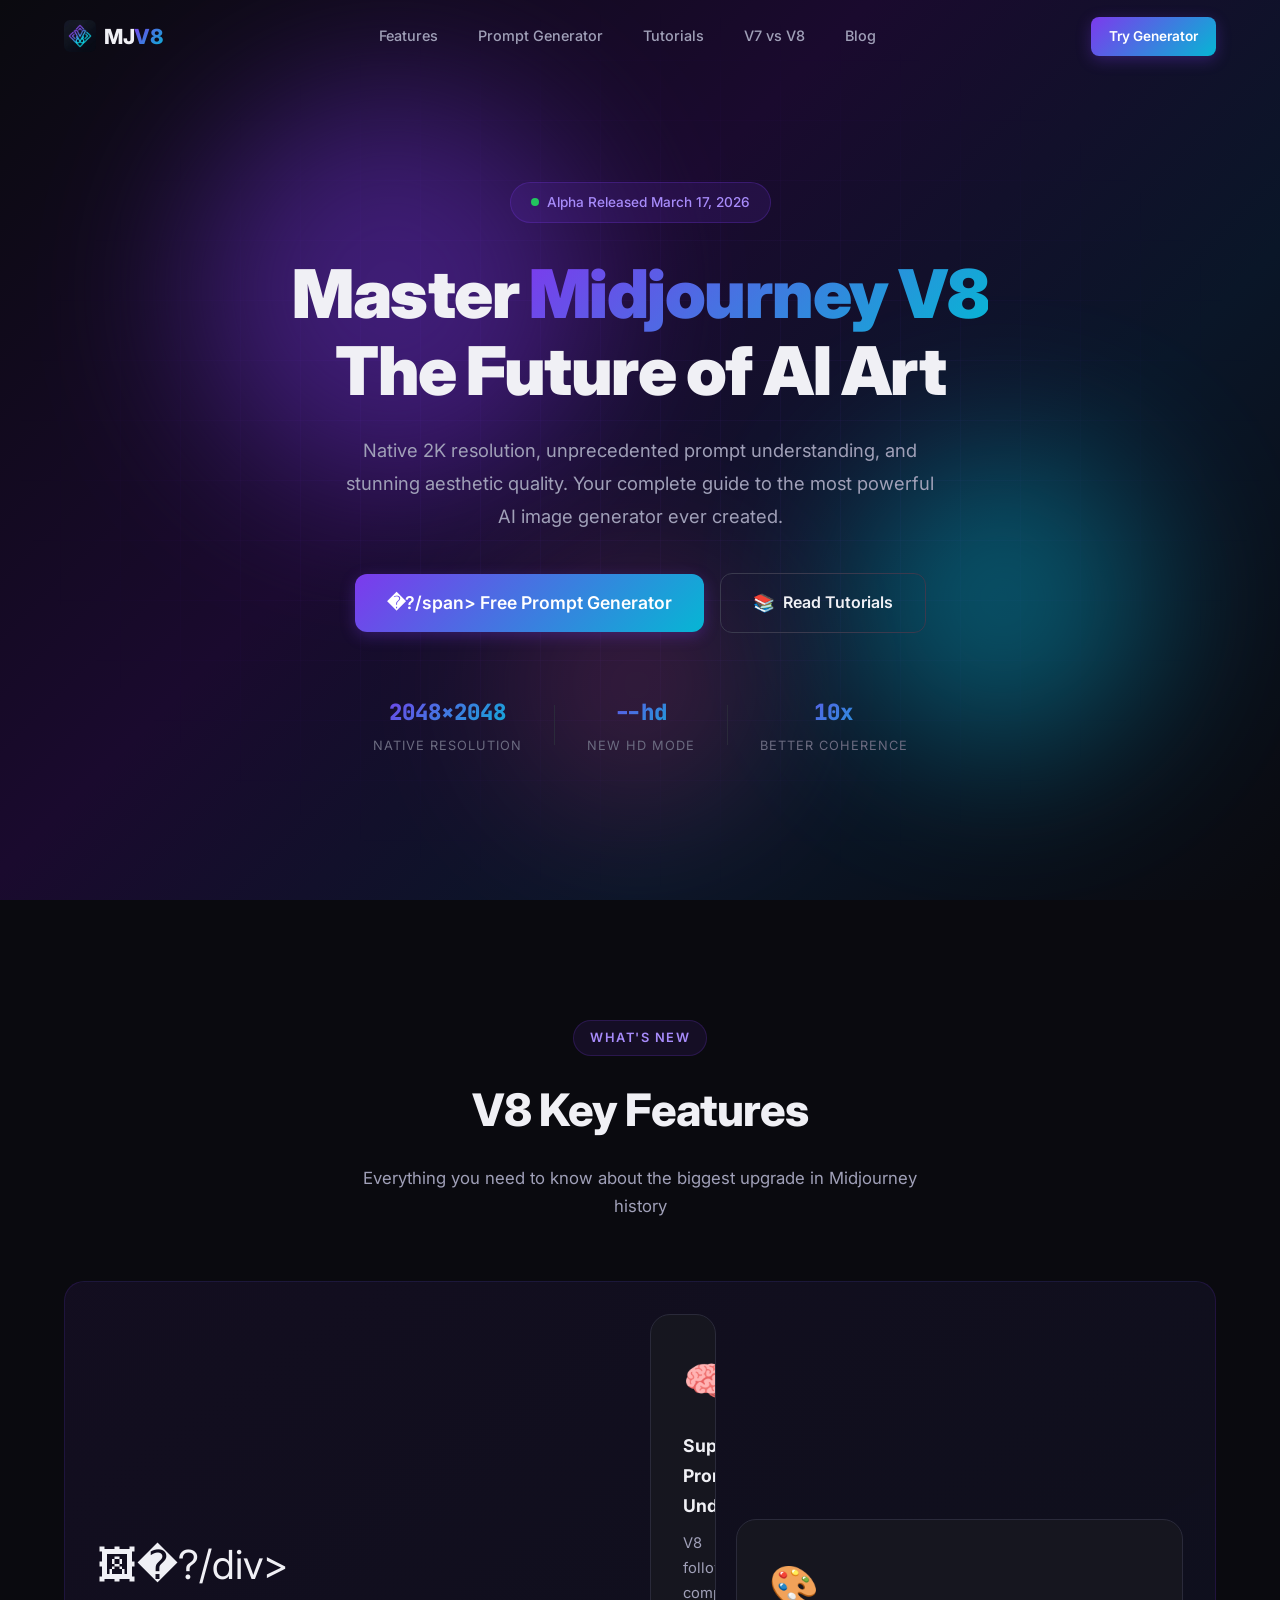
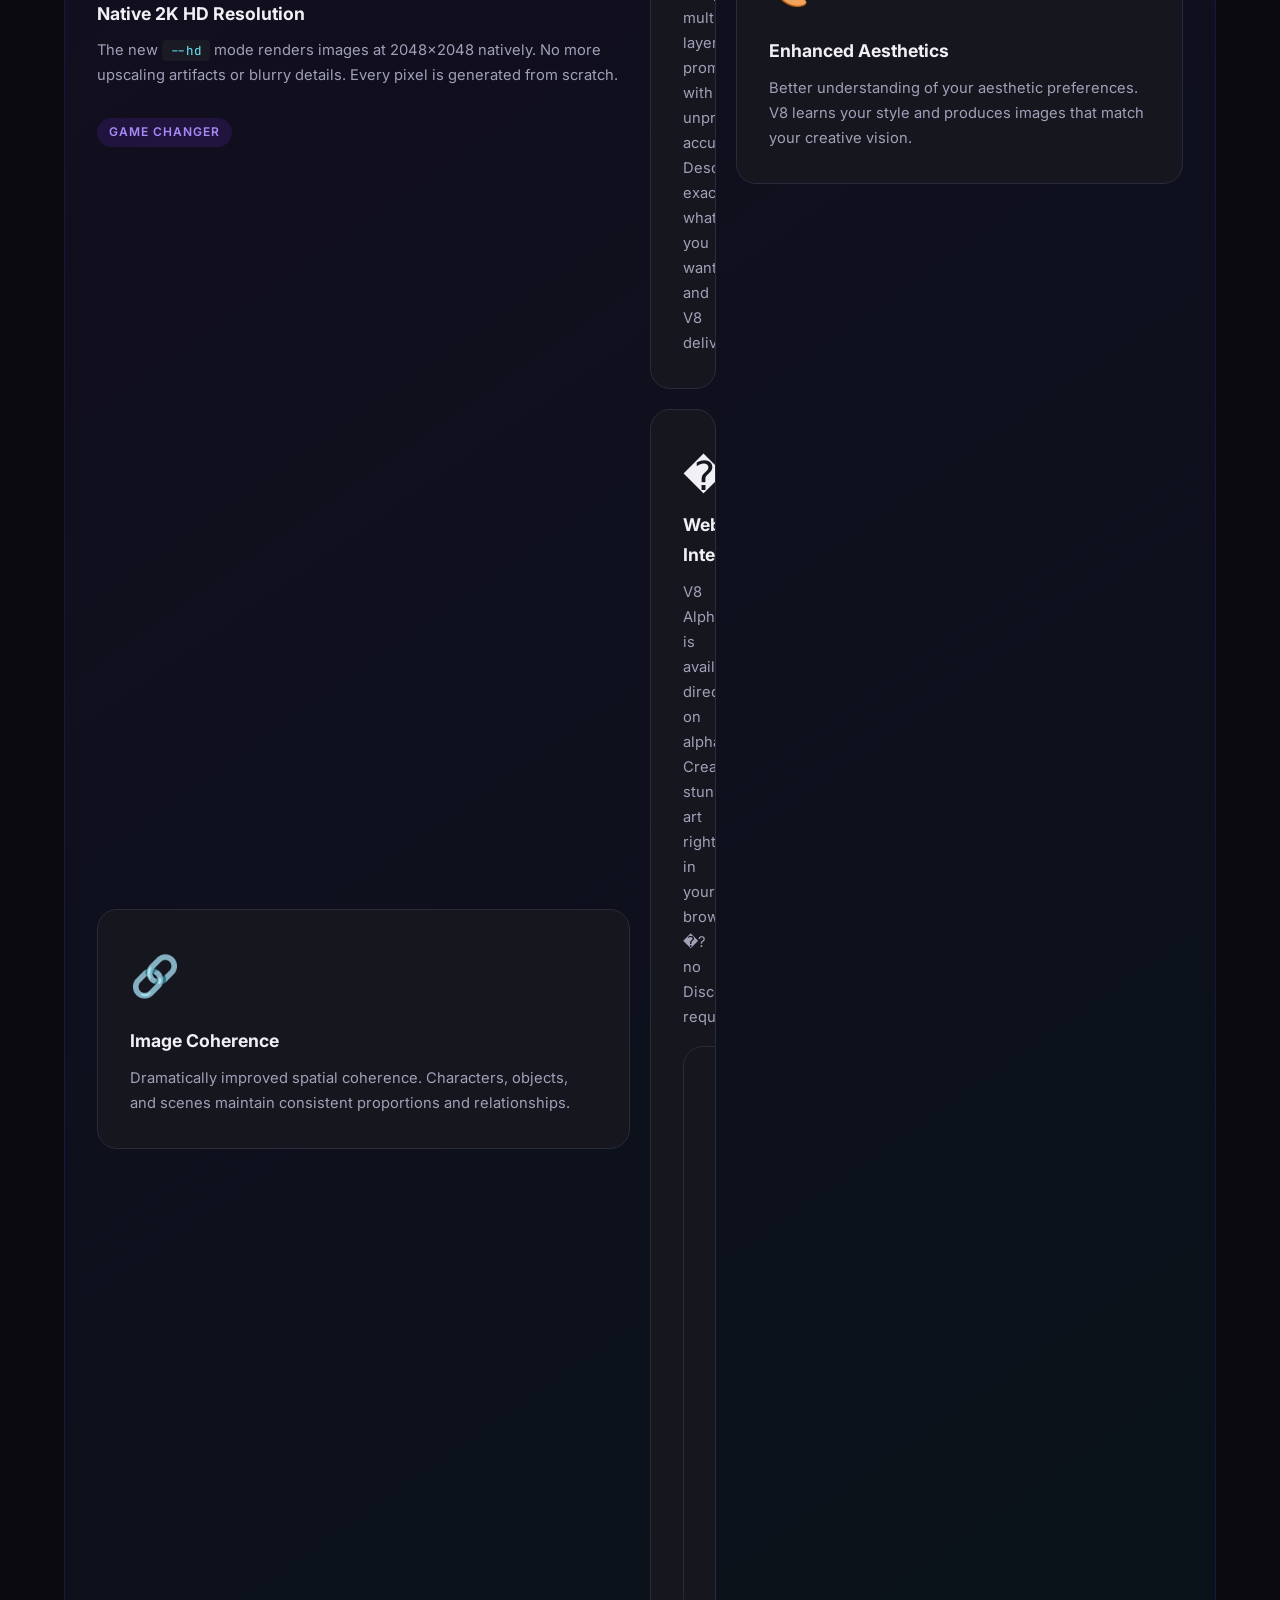
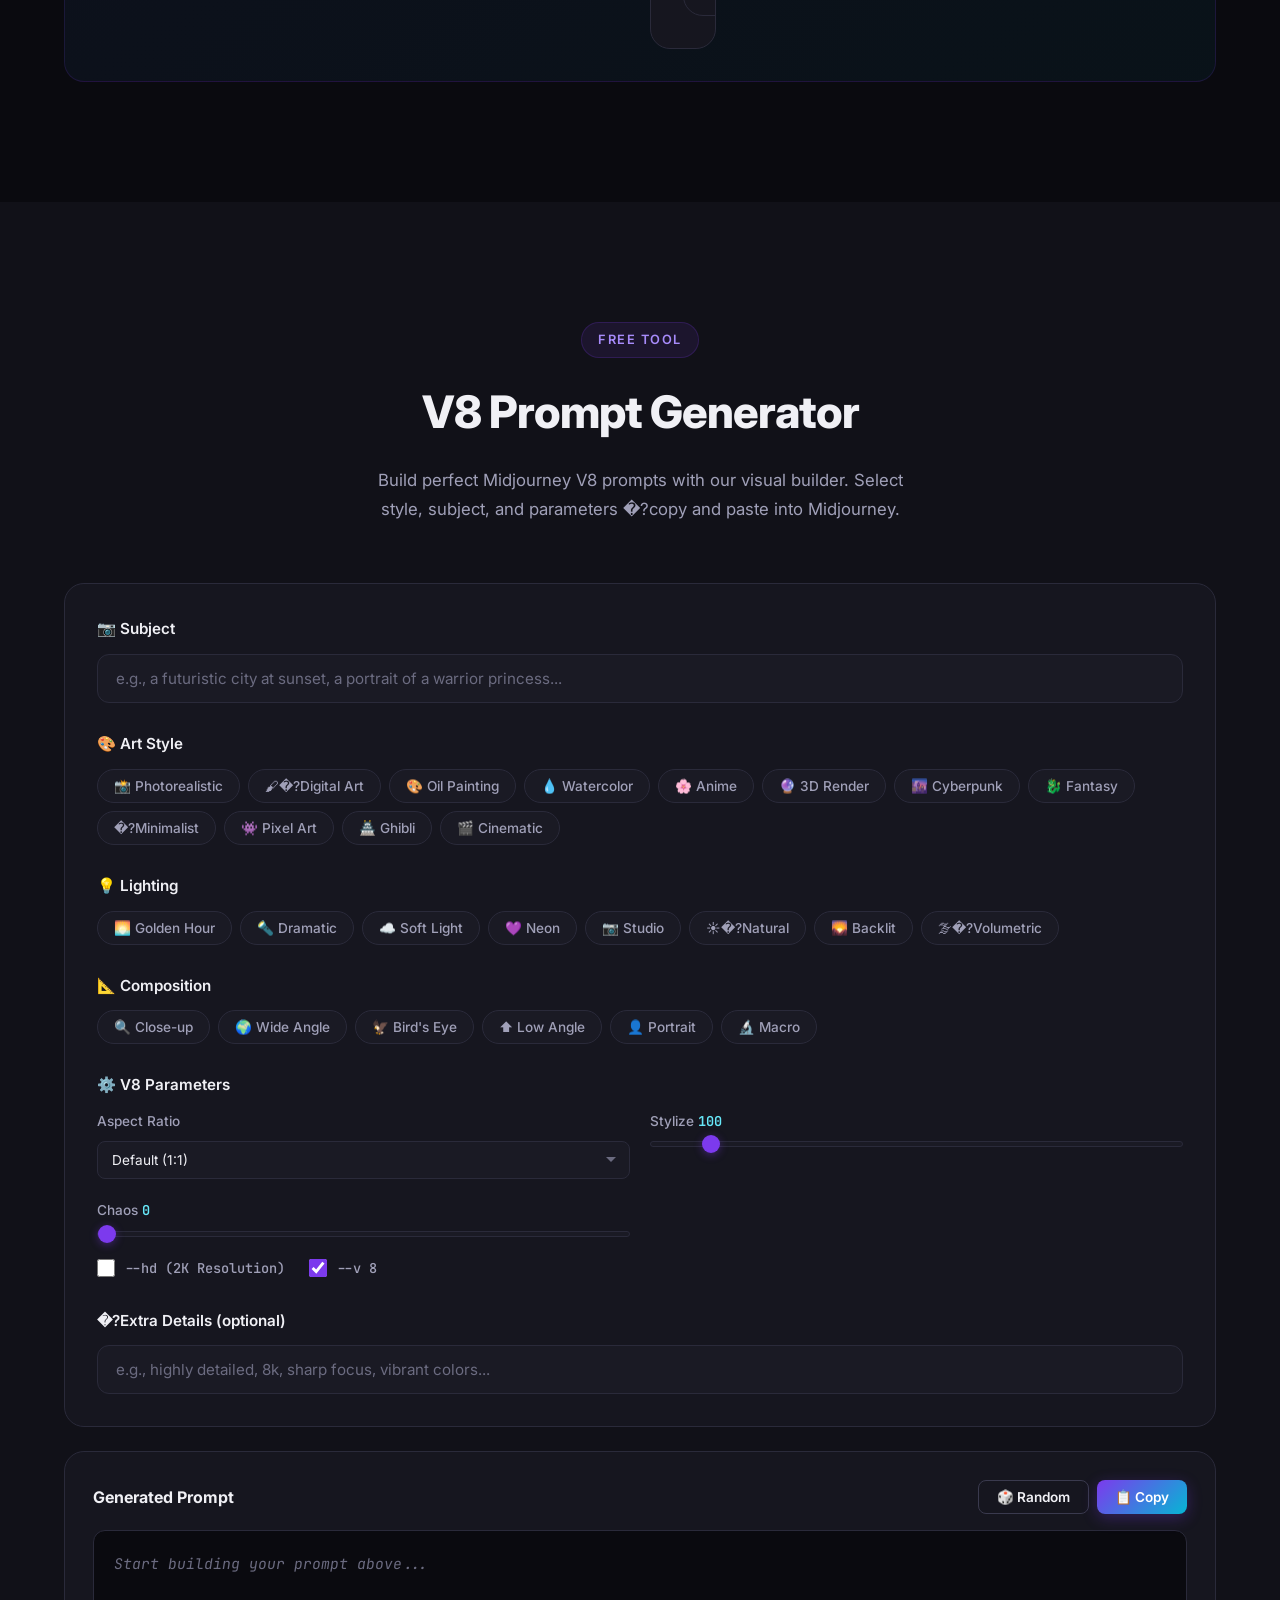
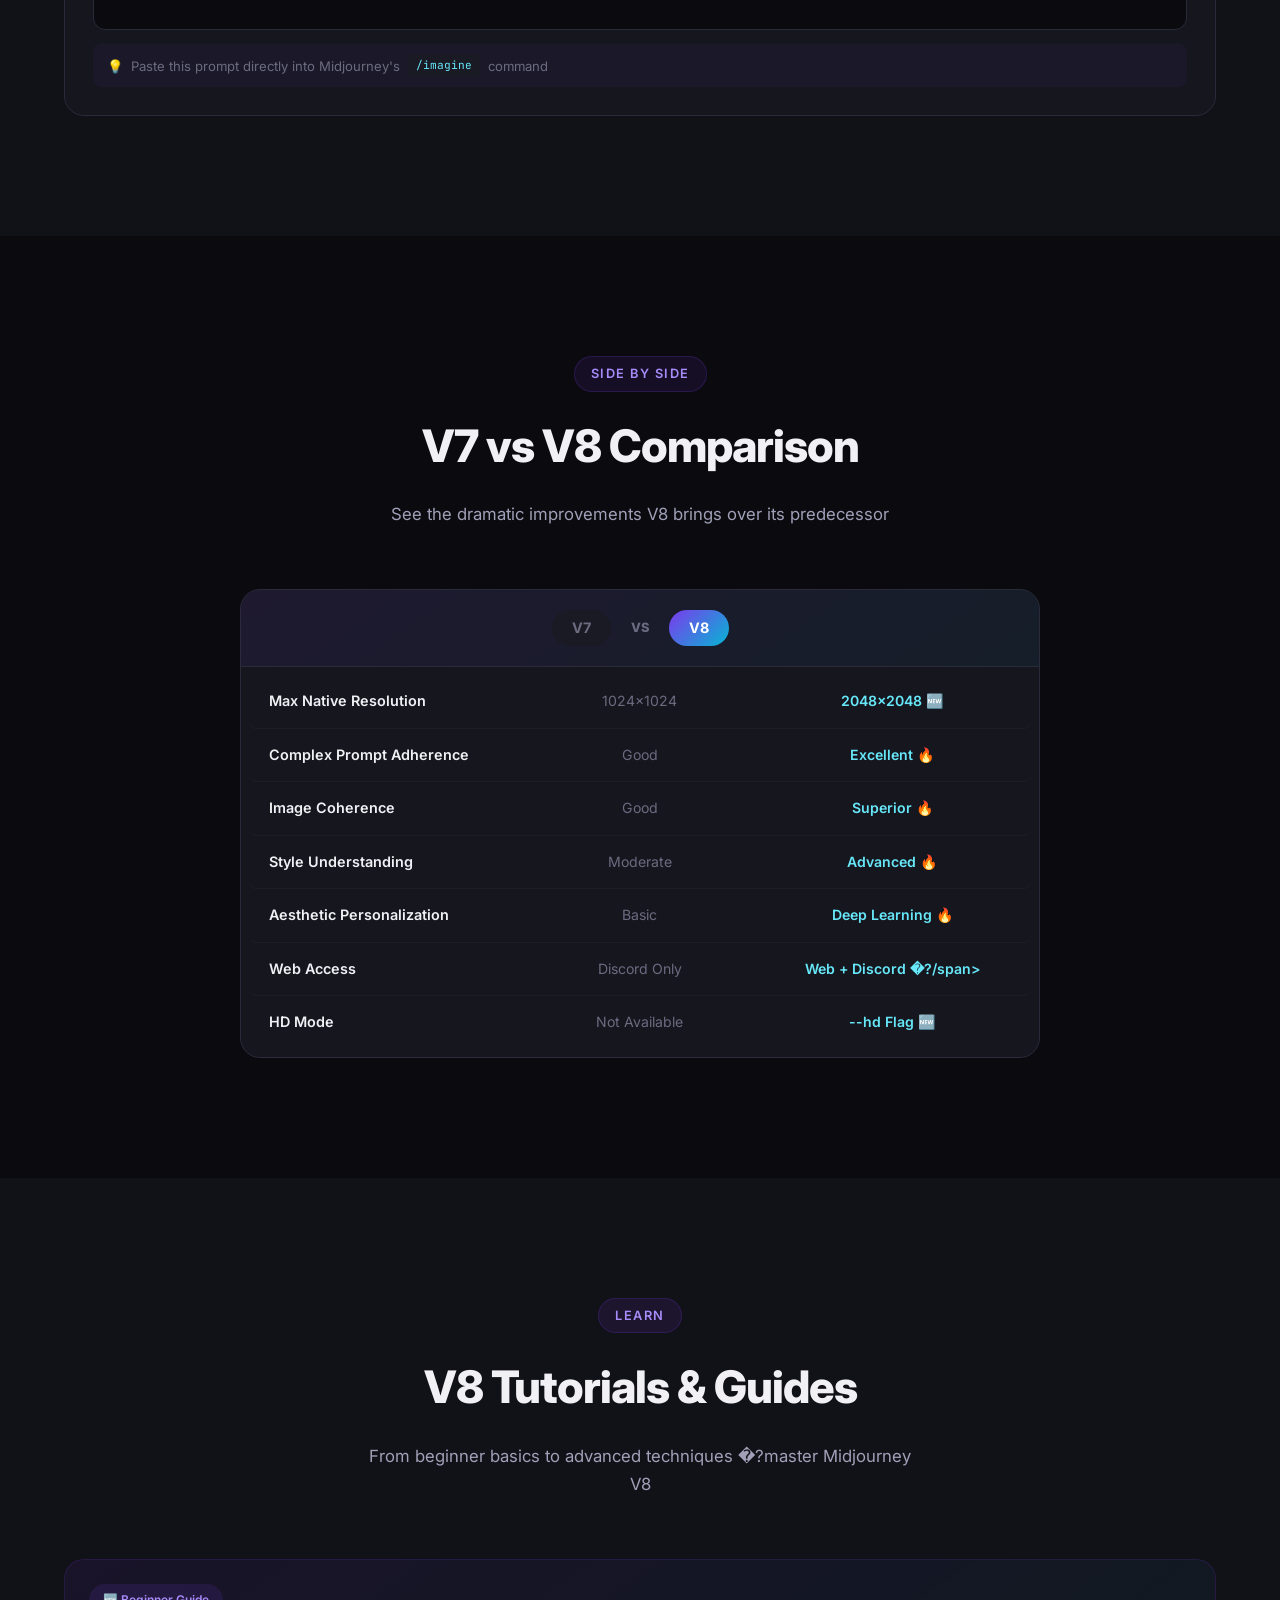
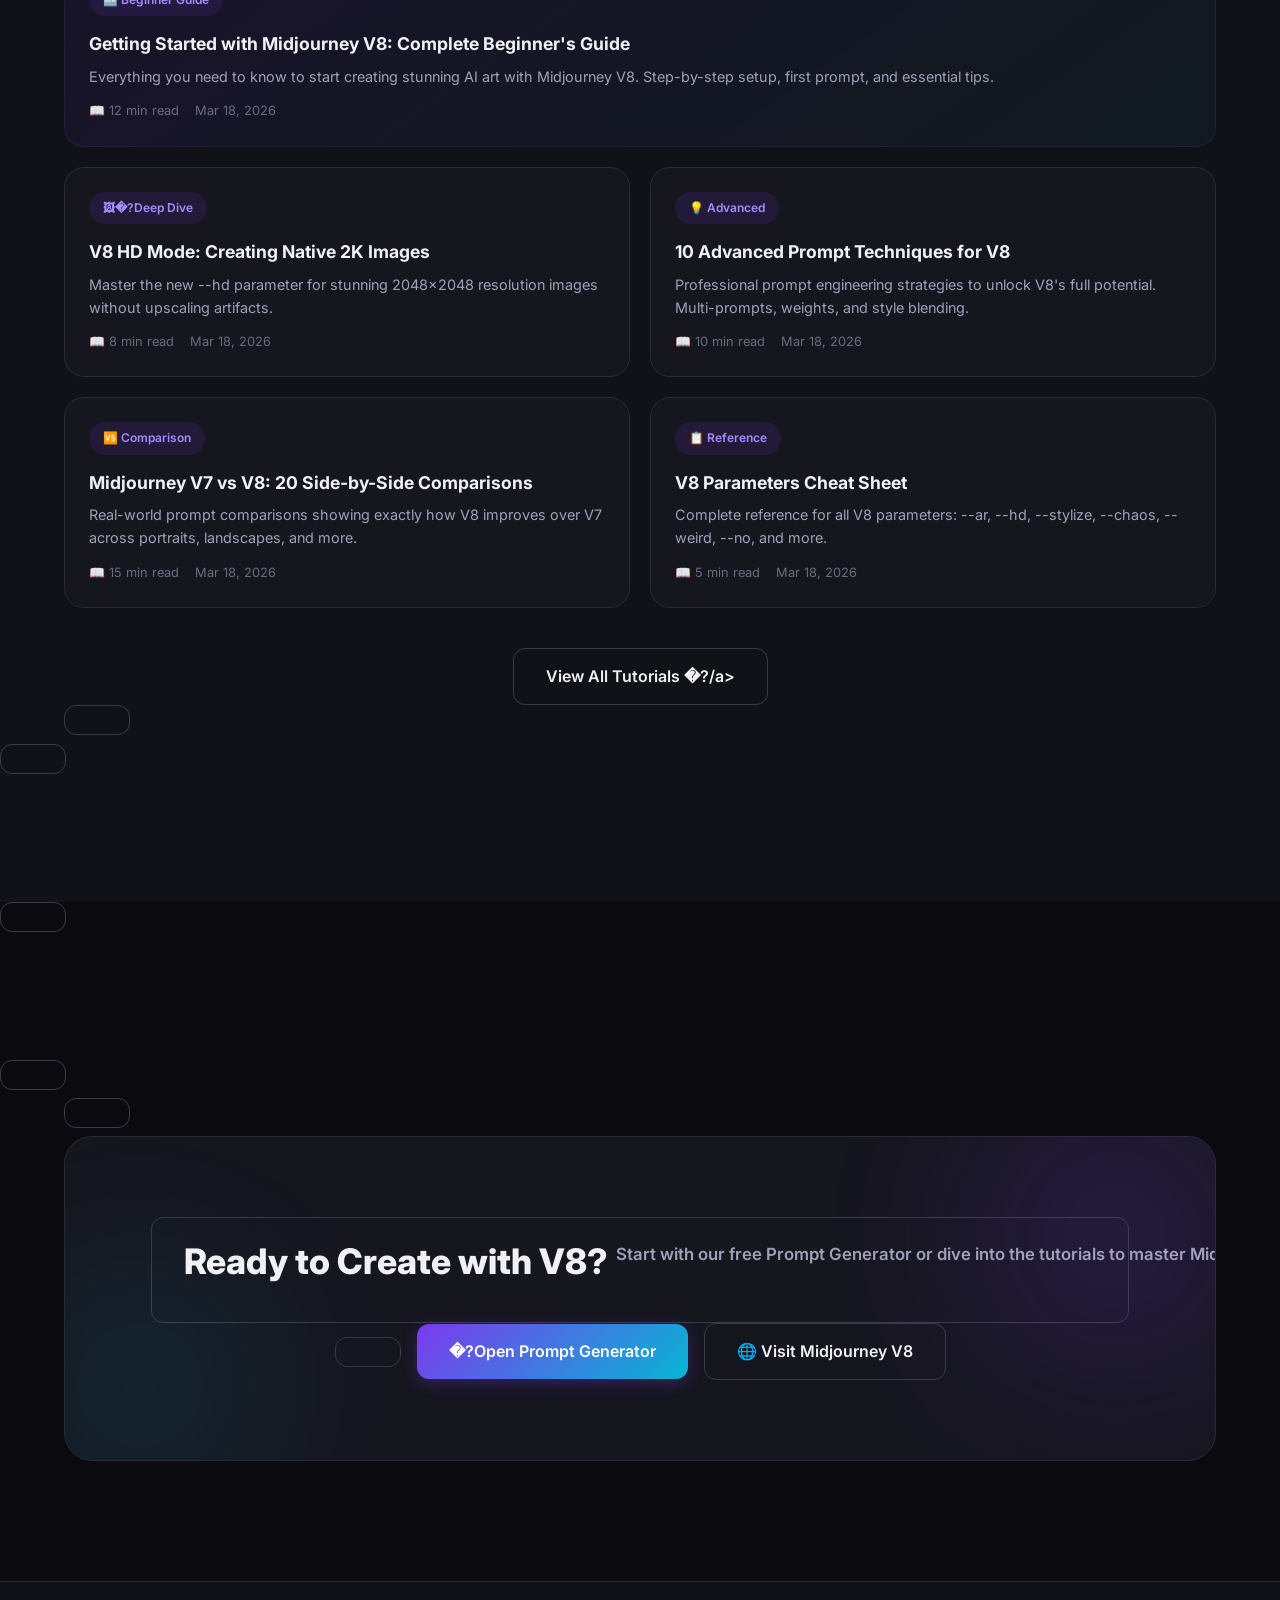
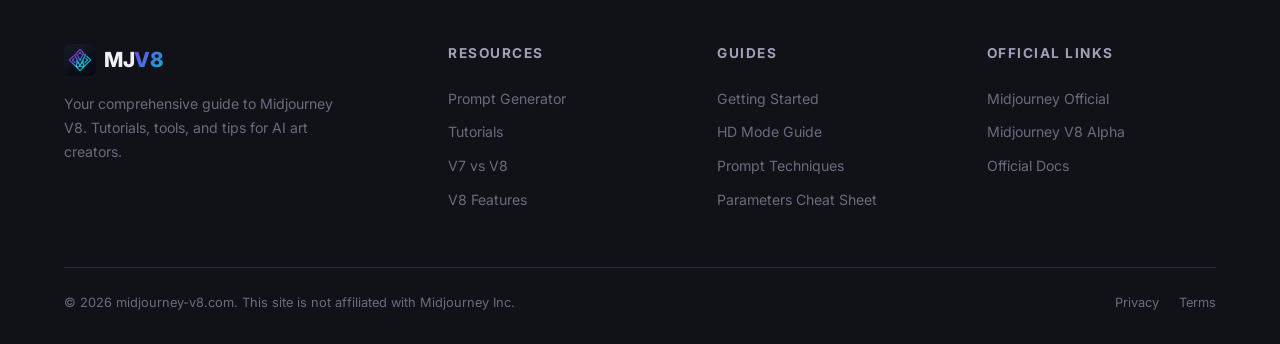
==== commit 45db4b76: "Fix logo across all pages" ====
--- a/index.html
+++ b/index.html
@@ -94,7 +94,7 @@
             </p>
             <div class="hero-cta">
                 <a href="#prompt-generator" class="btn btn-primary btn-lg">
-                    <span class="btn-icon">⚡</span>
+                    <span class="btn-icon">�?/span>
                     Free Prompt Generator
                 </a>
                 <a href="#tutorials" class="btn btn-outline btn-lg">
@@ -131,7 +131,7 @@
             </div>
             <div class="features-grid">
                 <div class="feature-card feature-card-large">
-                    <div class="feature-icon">🖼️</div>
+                    <div class="feature-icon">🖼�?/div>
                     <h3>Native 2K HD Resolution</h3>
                     <p>The new <code>--hd</code> mode renders images at 2048×2048 natively. No more upscaling artifacts or blurry details. Every pixel is generated from scratch.</p>
                     <div class="feature-tag">Game Changer</div>
@@ -152,9 +152,9 @@
                     <p>Dramatically improved spatial coherence. Characters, objects, and scenes maintain consistent proportions and relationships.</p>
                 </div>
                 <div class="feature-card">
-                    <div class="feature-icon">⚡</div>
+                    <div class="feature-icon">�?/div>
                     <h3>Web Interface</h3>
-                    <p>V8 Alpha is available directly on alpha.midjourney.com. Create stunning art right in your browser — no Discord required.</p>
+                    <p>V8 Alpha is available directly on alpha.midjourney.com. Create stunning art right in your browser �?no Discord required.</p>
                 </div>
                 <div class="feature-card">
                     <div class="feature-icon">🎭</div>
@@ -171,7 +171,7 @@
             <div class="section-header">
                 <span class="section-tag">Free Tool</span>
                 <h2 class="section-title">V8 Prompt Generator</h2>
-                <p class="section-subtitle">Build perfect Midjourney V8 prompts with our visual builder. Select style, subject, and parameters — copy and paste into Midjourney.</p>
+                <p class="section-subtitle">Build perfect Midjourney V8 prompts with our visual builder. Select style, subject, and parameters �?copy and paste into Midjourney.</p>
             </div>
             
             <div class="generator-wrapper">
@@ -187,14 +187,14 @@
                         <label class="gen-label">🎨 Art Style</label>
                         <div class="gen-chips" id="gen-style">
                             <button class="chip" data-value="photorealistic">📸 Photorealistic</button>
-                            <button class="chip" data-value="digital art">🖌️ Digital Art</button>
+                            <button class="chip" data-value="digital art">🖌�?Digital Art</button>
                             <button class="chip" data-value="oil painting">🎨 Oil Painting</button>
                             <button class="chip" data-value="watercolor">💧 Watercolor</button>
                             <button class="chip" data-value="anime">🌸 Anime</button>
                             <button class="chip" data-value="3D render">🔮 3D Render</button>
                             <button class="chip" data-value="cyberpunk">🌆 Cyberpunk</button>
                             <button class="chip" data-value="fantasy art">🐉 Fantasy</button>
-                            <button class="chip" data-value="minimalist">◽ Minimalist</button>
+                            <button class="chip" data-value="minimalist">�?Minimalist</button>
                             <button class="chip" data-value="pixel art">👾 Pixel Art</button>
                             <button class="chip" data-value="studio ghibli style">🏯 Ghibli</button>
                             <button class="chip" data-value="cinematic">🎬 Cinematic</button>
@@ -210,9 +210,9 @@
                             <button class="chip" data-value="soft diffused light">☁️ Soft Light</button>
                             <button class="chip" data-value="neon lighting">💜 Neon</button>
                             <button class="chip" data-value="studio lighting">📷 Studio</button>
-                            <button class="chip" data-value="natural sunlight">☀️ Natural</button>
+                            <button class="chip" data-value="natural sunlight">☀�?Natural</button>
                             <button class="chip" data-value="backlit silhouette">🌄 Backlit</button>
-                            <button class="chip" data-value="volumetric fog">🌫️ Volumetric</button>
+                            <button class="chip" data-value="volumetric fog">🌫�?Volumetric</button>
                         </div>
                     </div>
 
@@ -266,7 +266,7 @@
 
                     <!-- Extra Details -->
                     <div class="gen-section">
-                        <label class="gen-label">✨ Extra Details (optional)</label>
+                        <label class="gen-label">�?Extra Details (optional)</label>
                         <input type="text" class="gen-input" id="gen-extra" placeholder="e.g., highly detailed, 8k, sharp focus, vibrant colors...">
                     </div>
                 </div>
@@ -335,7 +335,7 @@
                         <div class="comp-row">
                             <span class="comp-feature">Web Access</span>
                             <span class="comp-v7">Discord Only</span>
-                            <span class="comp-v8">Web + Discord ✅</span>
+                            <span class="comp-v8">Web + Discord �?/span>
                         </div>
                         <div class="comp-row">
                             <span class="comp-feature">HD Mode</span>
@@ -354,7 +354,7 @@
             <div class="section-header">
                 <span class="section-tag">Learn</span>
                 <h2 class="section-title">V8 Tutorials & Guides</h2>
-                <p class="section-subtitle">From beginner basics to advanced techniques — master Midjourney V8</p>
+                <p class="section-subtitle">From beginner basics to advanced techniques �?master Midjourney V8</p>
             </div>
             <div class="tutorials-grid">
                 <a href="blog/getting-started-midjourney-v8.html" class="tutorial-card tutorial-featured">
@@ -369,7 +369,7 @@
                     </div>
                 </a>
                 <a href="blog/midjourney-v8-hd-mode-guide.html" class="tutorial-card">
-                    <div class="tutorial-badge">🖼️ Deep Dive</div>
+                    <div class="tutorial-badge">🖼�?Deep Dive</div>
                     <div class="tutorial-content">
                         <h3>V8 HD Mode: Creating Native 2K Images</h3>
                         <p>Master the new --hd parameter for stunning 2048×2048 resolution images without upscaling artifacts.</p>
@@ -414,7 +414,7 @@
                 </a>
             </div>
             <div class="tutorials-cta">
-                <a href="blog.html" class="btn btn-outline btn-lg">View All Tutorials →</a>
+                <a href="blog.html" class="btn btn-outline btn-lg">View All Tutorials �?/a>
             </div>
         </div>
     </section>
@@ -430,7 +430,7 @@
                 <h2>Ready to Create with V8?</h2>
                 <p>Start with our free Prompt Generator or dive into the tutorials to master Midjourney V8.</p>
                 <div class="cta-buttons">
-                    <a href="#prompt-generator" class="btn btn-primary btn-lg">⚡ Open Prompt Generator</a>
+                    <a href="#prompt-generator" class="btn btn-primary btn-lg">�?Open Prompt Generator</a>
                     <a href="https://alpha.midjourney.com" target="_blank" rel="noopener" class="btn btn-outline btn-lg">🌐 Visit Midjourney V8</a>
                 </div>
             </div>
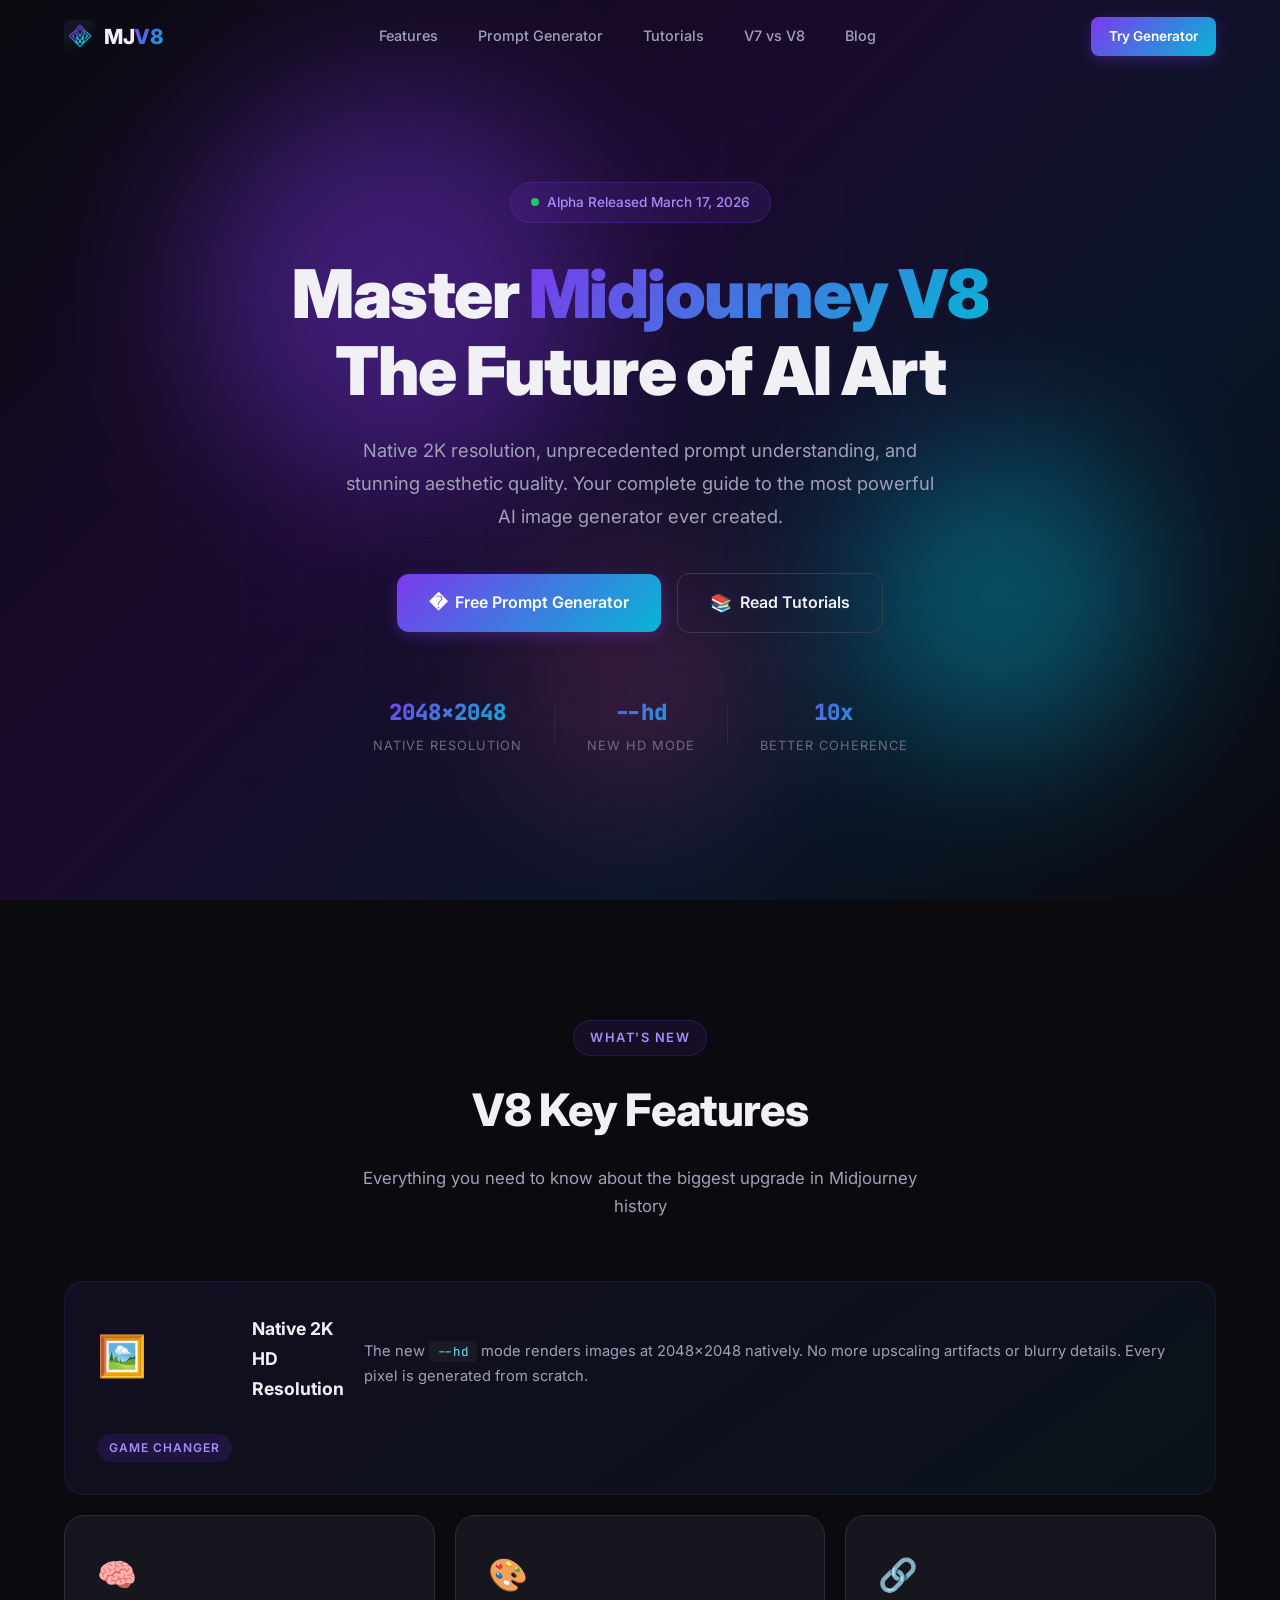
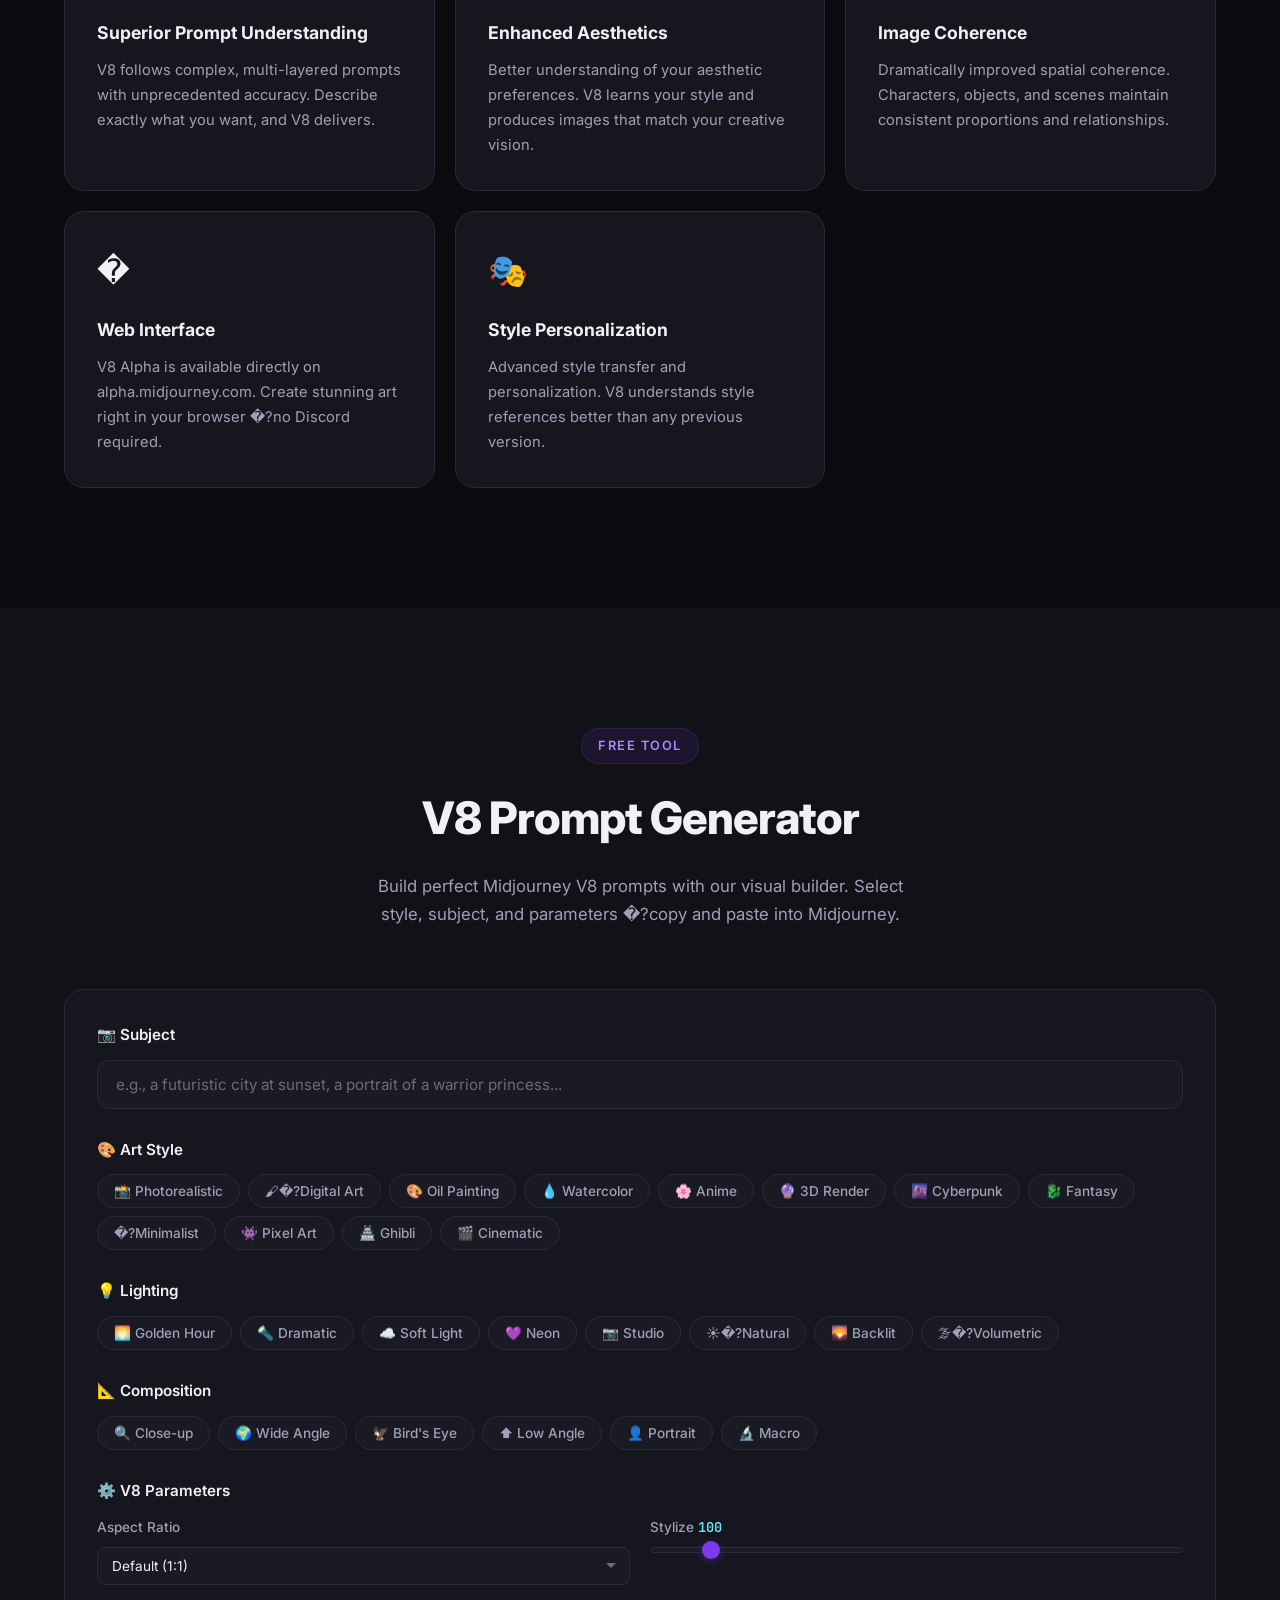
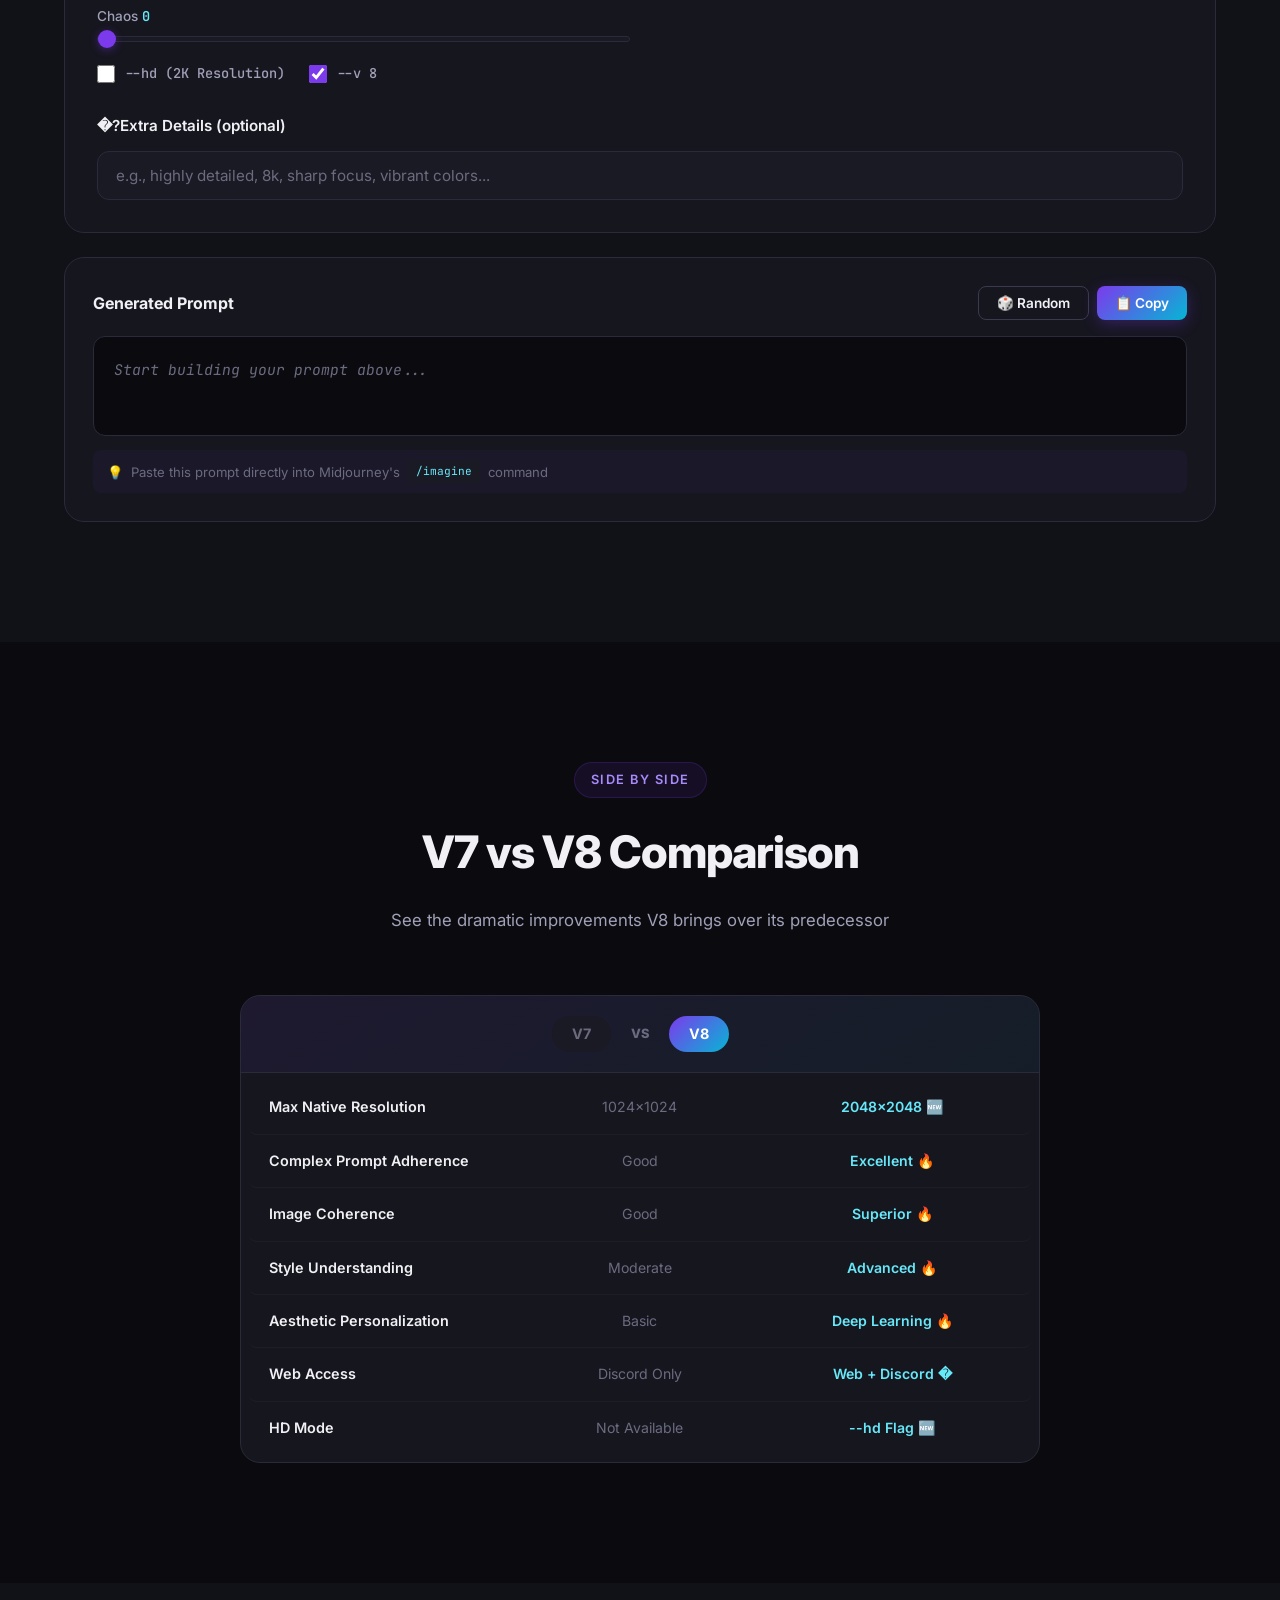
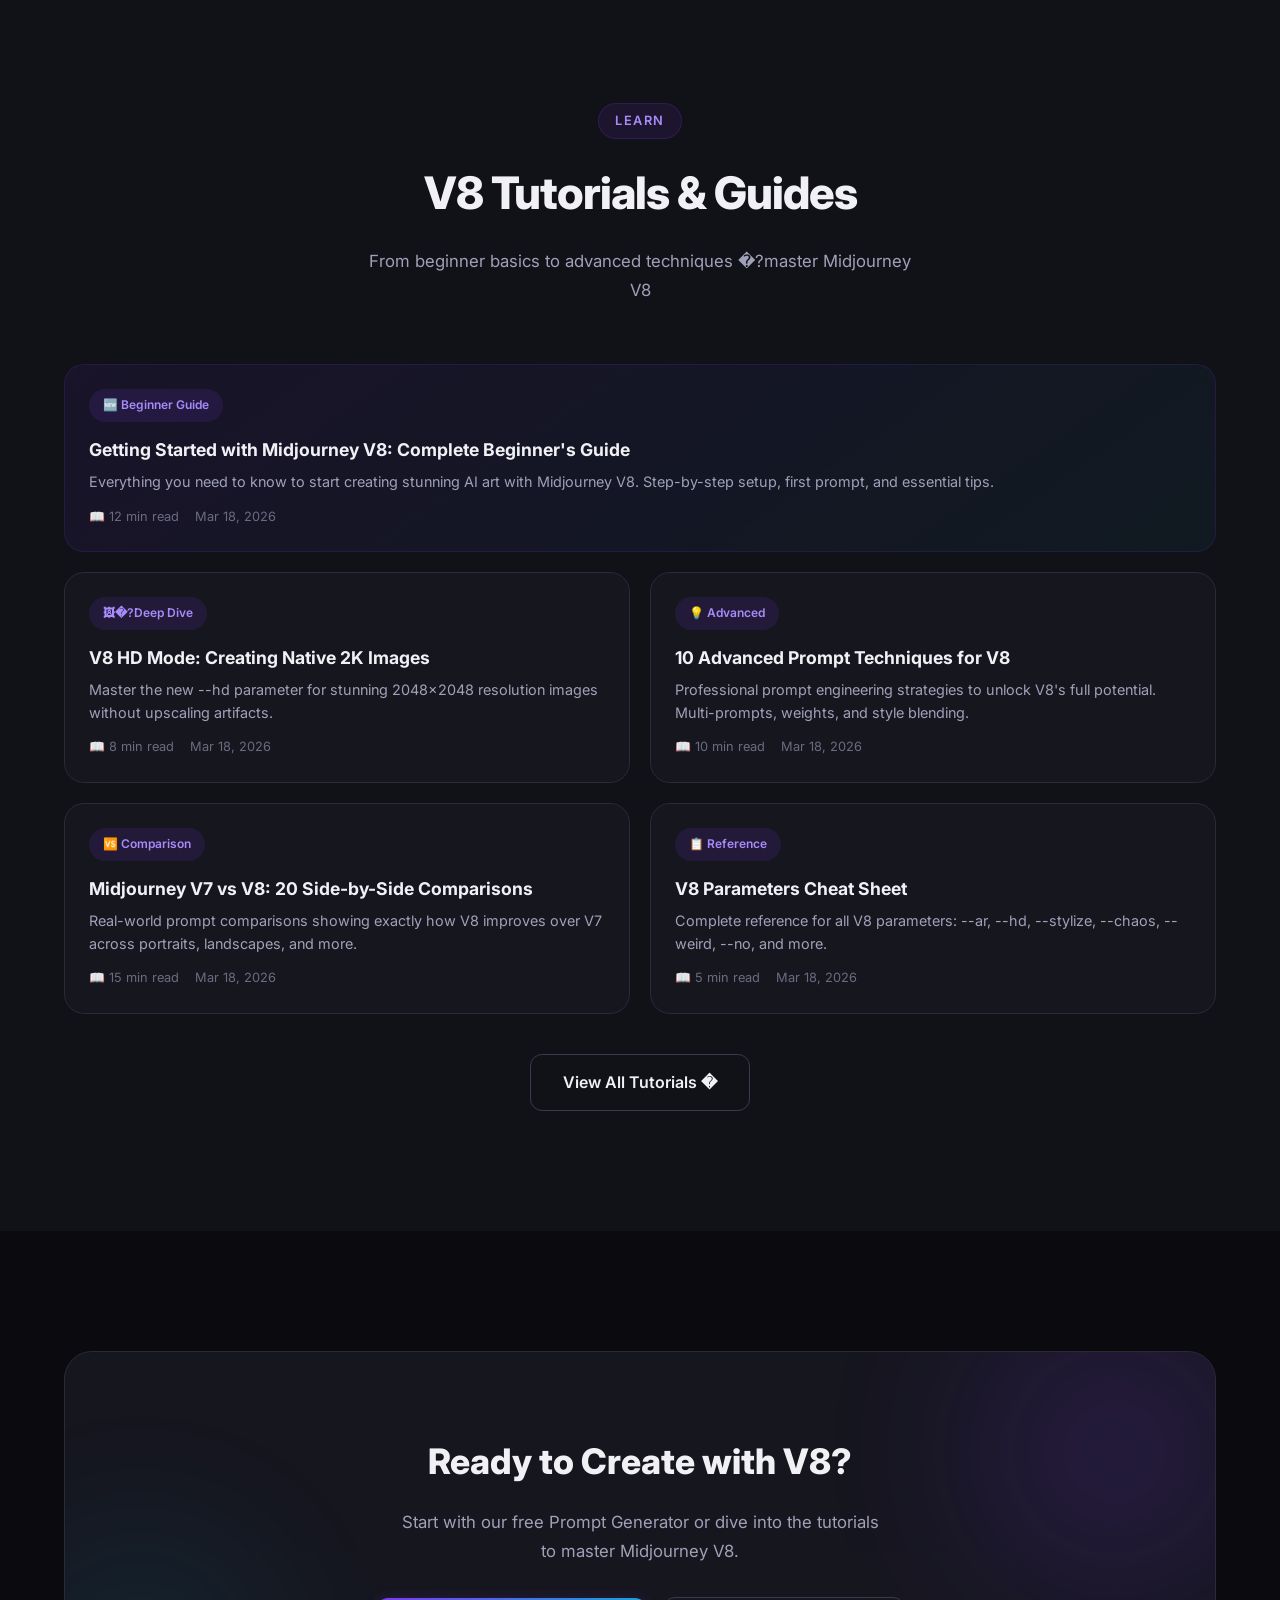
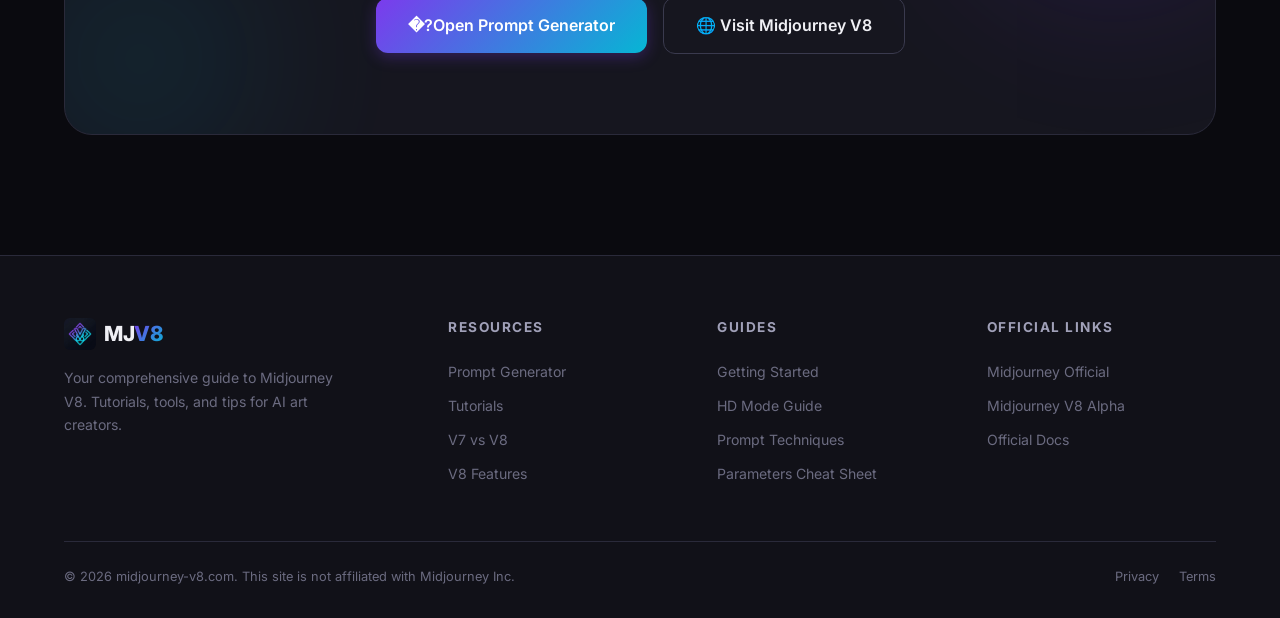
==== commit f8a30cf2: "Fix corrupted emoji encoding across all pages" ====
--- a/index.html
+++ b/index.html
@@ -45,6 +45,13 @@
     <link href="https://fonts.googleapis.com/css2?family=Inter:wght@300;400;500;600;700;800;900&family=JetBrains+Mono:wght@400;500;600&display=swap" rel="stylesheet">
     
     <link rel="stylesheet" href="css/style.css">
+<script type="text/javascript">
+    (function(c,l,a,r,i,t,y){
+        c[a]=c[a]||function(){(c[a].q=c[a].q||[]).push(arguments)};
+        t=l.createElement(r);t.async=1;t.src="https://www.clarity.ms/tag/"+i;
+        y=l.getElementsByTagName(r)[0];y.parentNode.insertBefore(t,y);
+    })(window, document, "clarity", "script", "vxs1tgdqes");
+</script>
 </head>
 <body>
     <!-- Navigation -->
@@ -94,7 +101,7 @@
             </p>
             <div class="hero-cta">
                 <a href="#prompt-generator" class="btn btn-primary btn-lg">
-                    <span class="btn-icon">�?/span>
+                    <span class="btn-icon">�</span>
                     Free Prompt Generator
                 </a>
                 <a href="#tutorials" class="btn btn-outline btn-lg">
@@ -131,7 +138,7 @@
             </div>
             <div class="features-grid">
                 <div class="feature-card feature-card-large">
-                    <div class="feature-icon">🖼�?/div>
+                    <div class="feature-icon">🖼️</div>
                     <h3>Native 2K HD Resolution</h3>
                     <p>The new <code>--hd</code> mode renders images at 2048×2048 natively. No more upscaling artifacts or blurry details. Every pixel is generated from scratch.</p>
                     <div class="feature-tag">Game Changer</div>
@@ -152,7 +159,7 @@
                     <p>Dramatically improved spatial coherence. Characters, objects, and scenes maintain consistent proportions and relationships.</p>
                 </div>
                 <div class="feature-card">
-                    <div class="feature-icon">�?/div>
+                    <div class="feature-icon">�</div>
                     <h3>Web Interface</h3>
                     <p>V8 Alpha is available directly on alpha.midjourney.com. Create stunning art right in your browser �?no Discord required.</p>
                 </div>
@@ -335,7 +342,7 @@
                         <div class="comp-row">
                             <span class="comp-feature">Web Access</span>
                             <span class="comp-v7">Discord Only</span>
-                            <span class="comp-v8">Web + Discord �?/span>
+                            <span class="comp-v8">Web + Discord �</span>
                         </div>
                         <div class="comp-row">
                             <span class="comp-feature">HD Mode</span>
@@ -414,7 +421,7 @@
                 </a>
             </div>
             <div class="tutorials-cta">
-                <a href="blog.html" class="btn btn-outline btn-lg">View All Tutorials �?/a>
+                <a href="blog.html" class="btn btn-outline btn-lg">View All Tutorials �</a>
             </div>
         </div>
     </section>
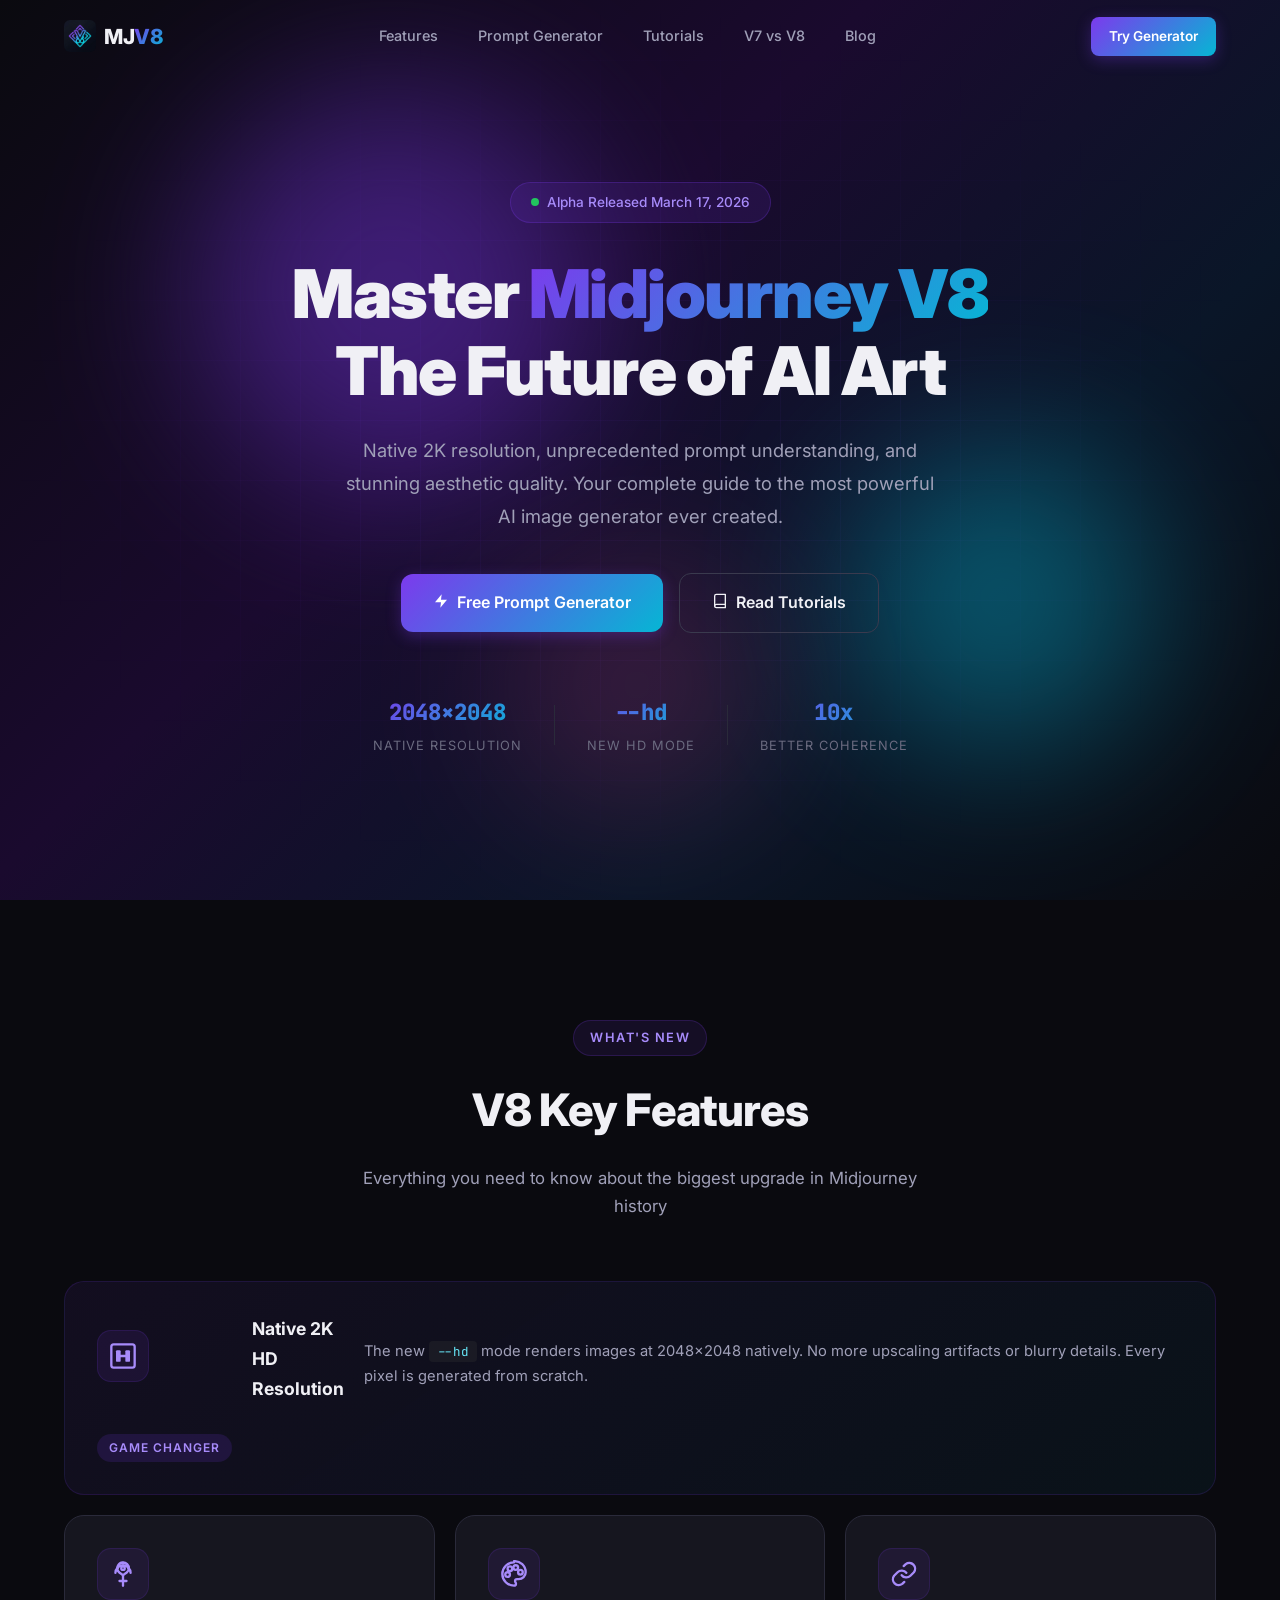
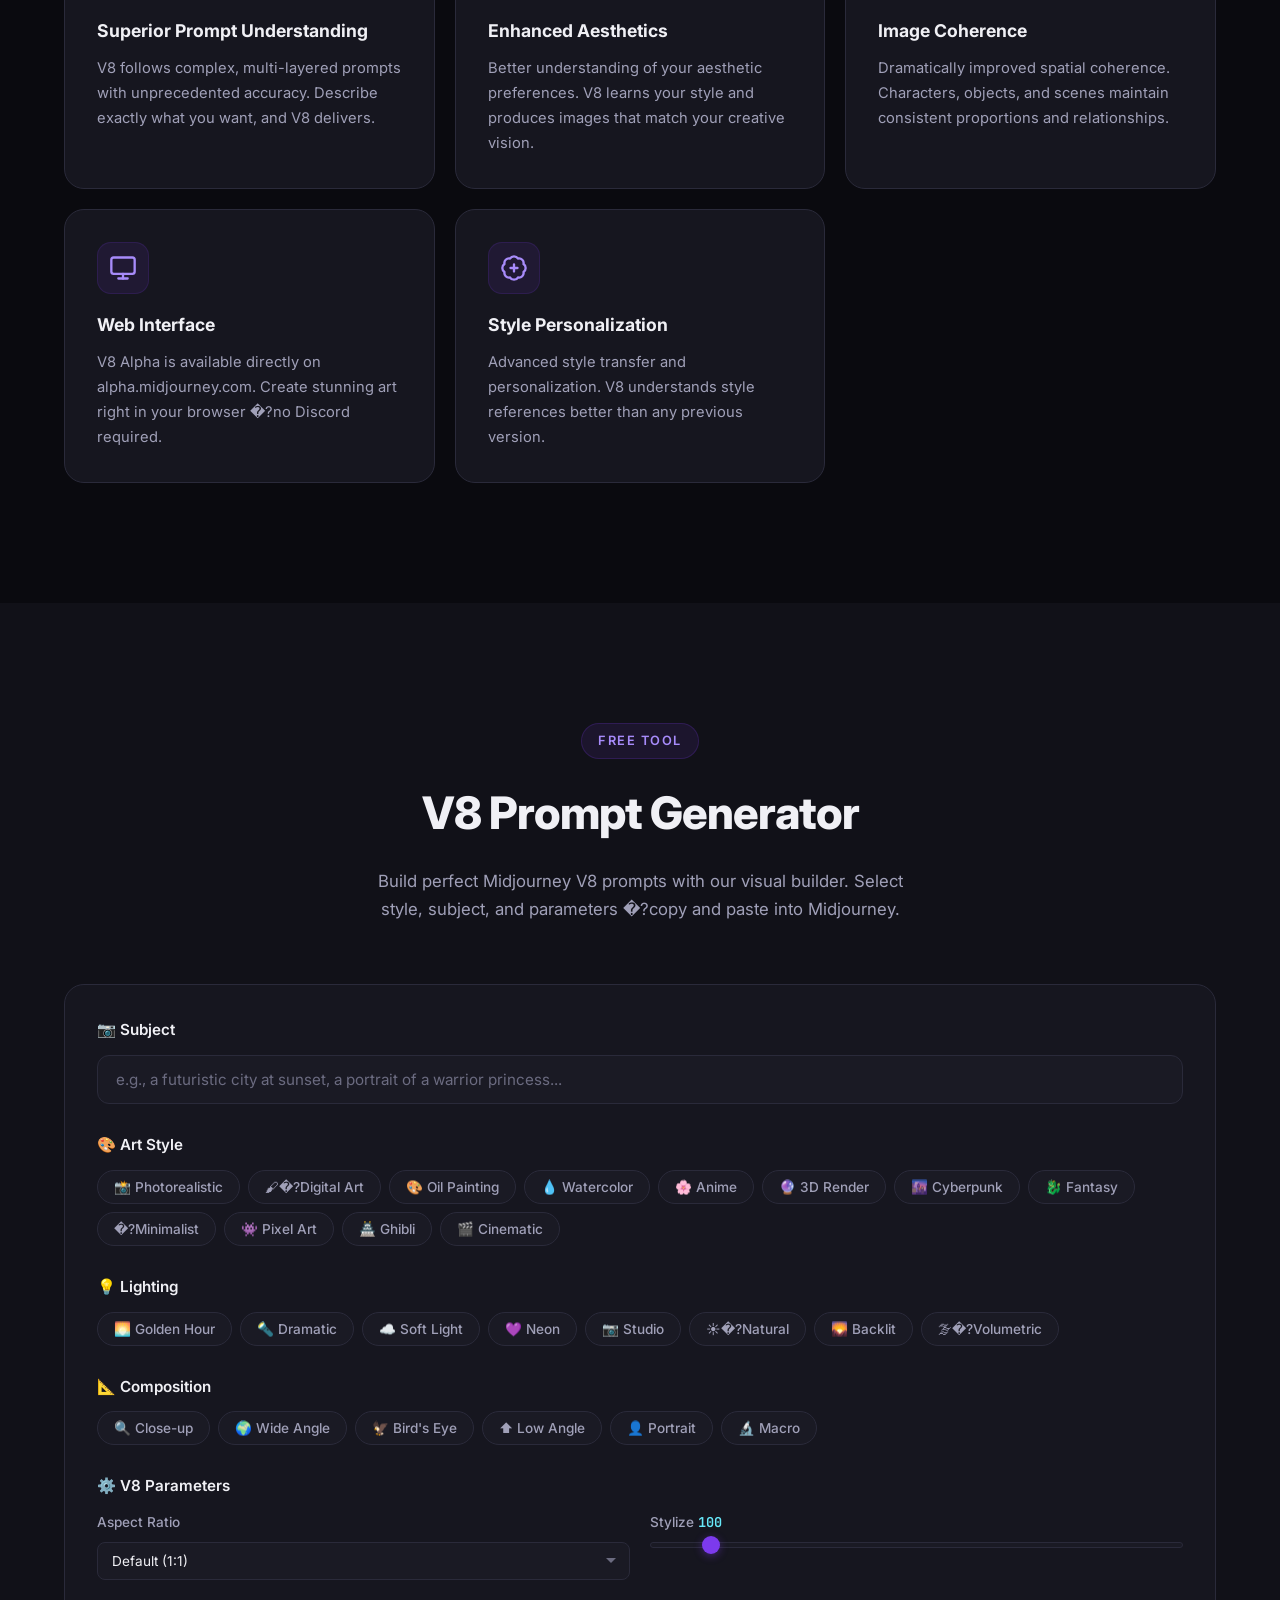
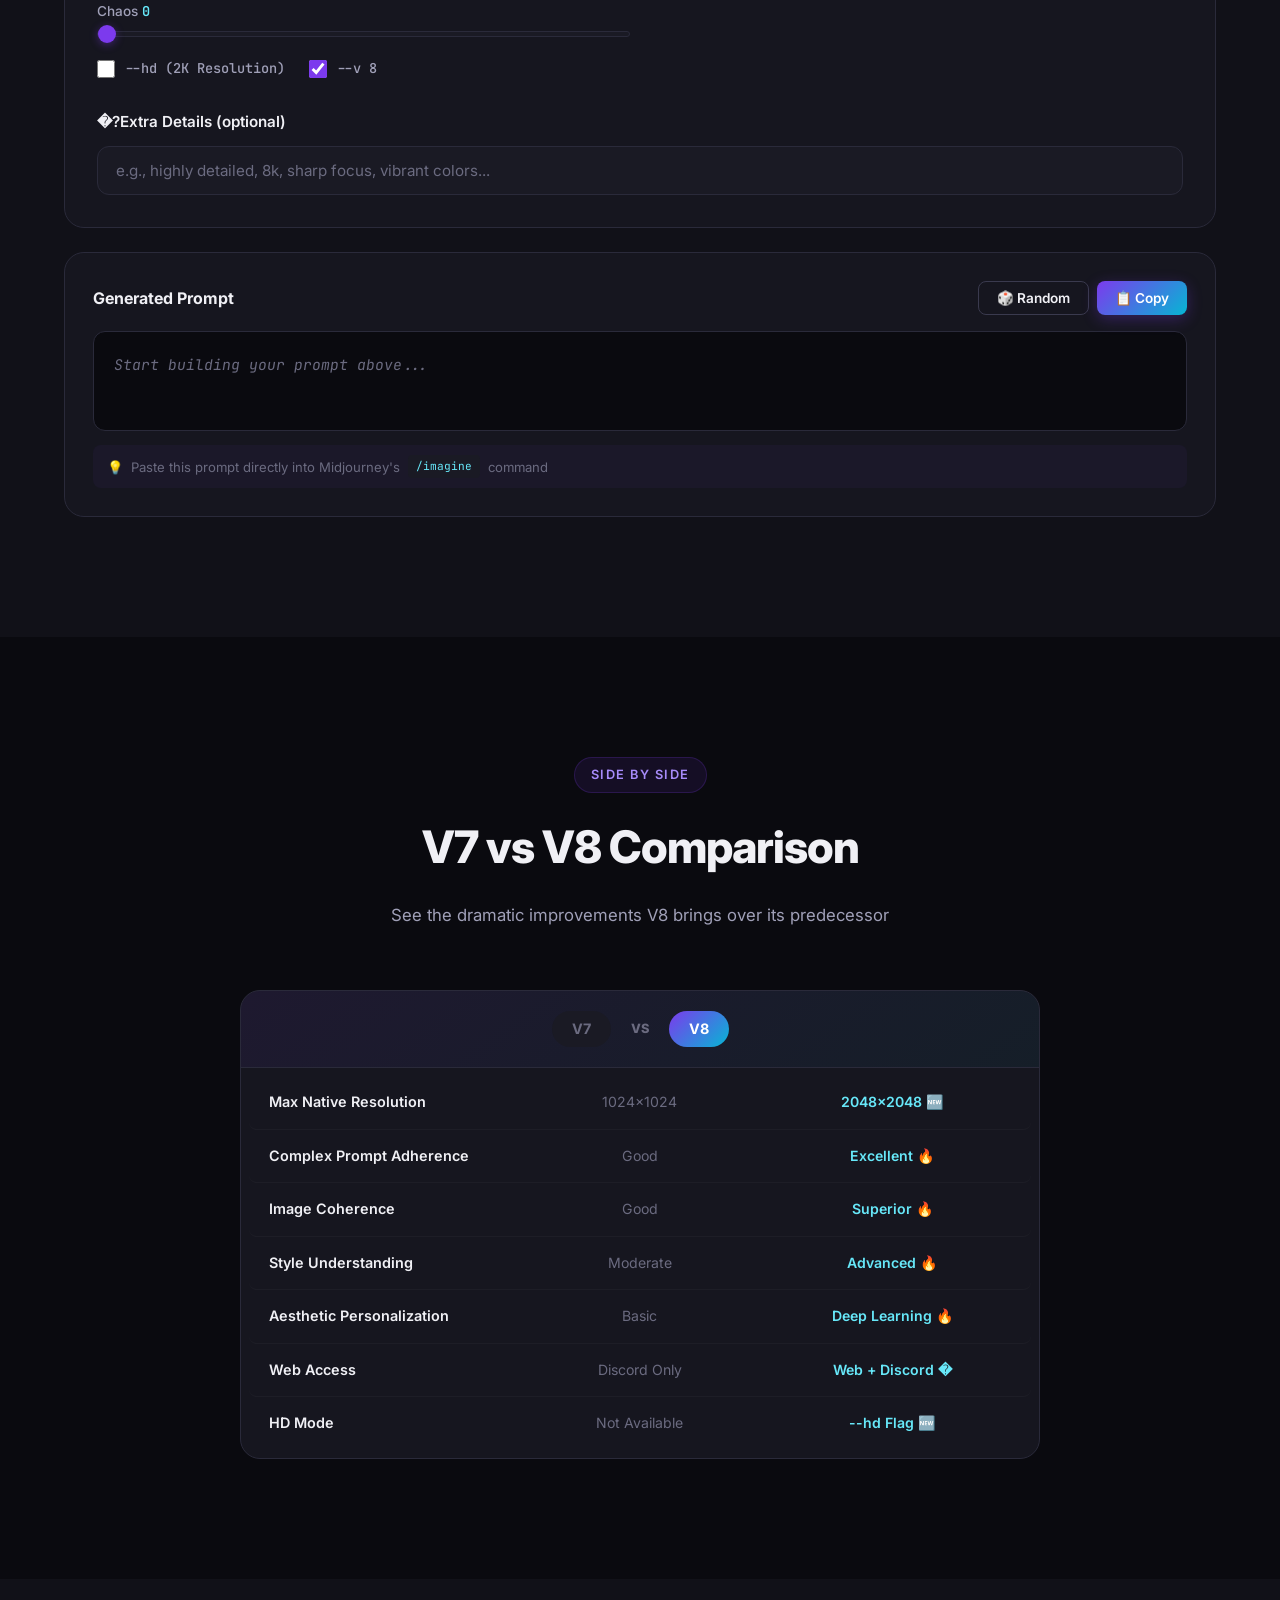
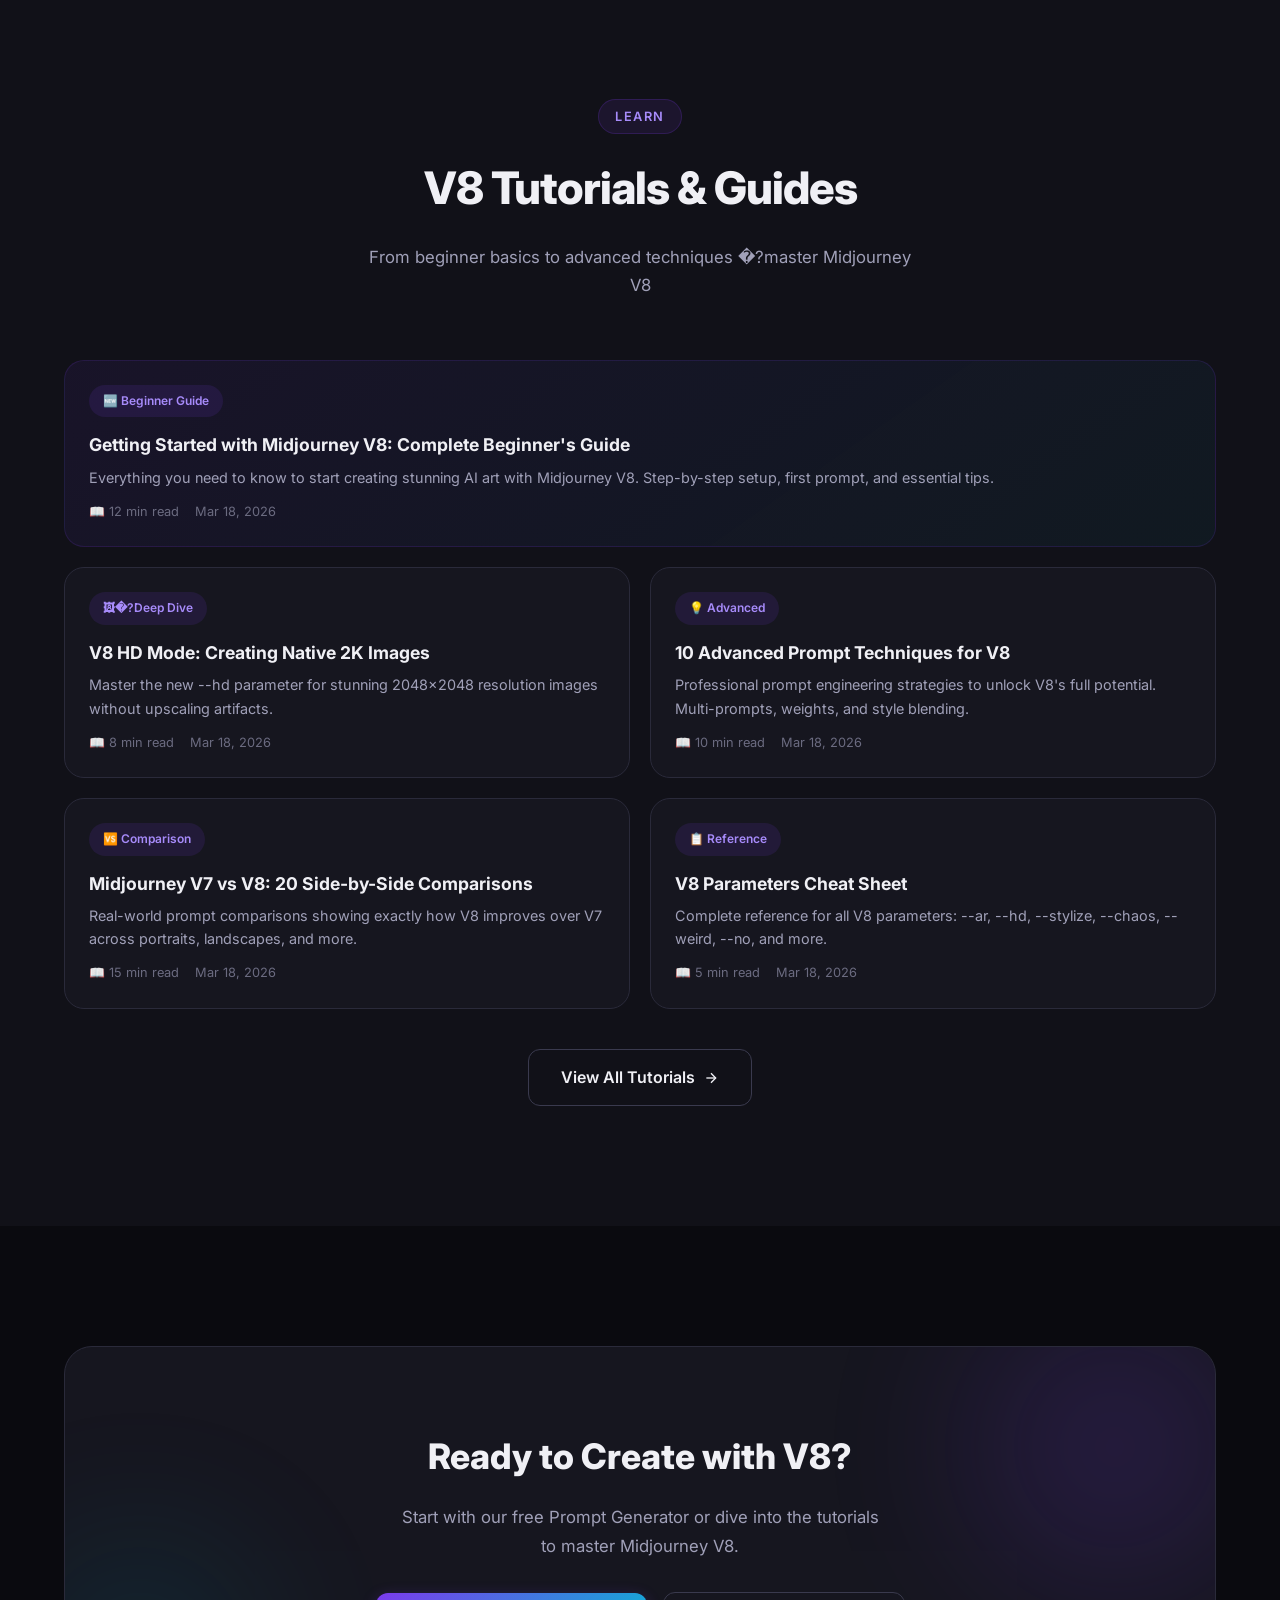
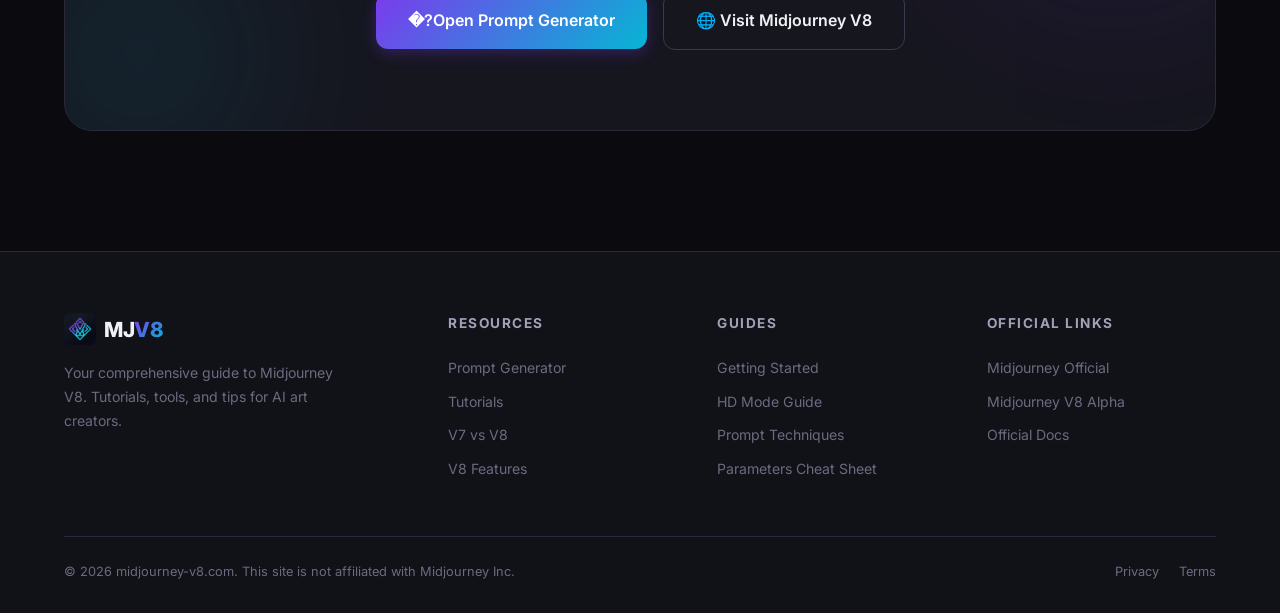
==== commit 1f8c8e1c: "Replace emoji placeholders with SVG icons on homepage" ====
--- a/index.html
+++ b/index.html
@@ -101,11 +101,11 @@
             </p>
             <div class="hero-cta">
                 <a href="#prompt-generator" class="btn btn-primary btn-lg">
-                    <span class="btn-icon">�</span>
+                    <span class="btn-icon"><svg xmlns="http://www.w3.org/2000/svg" width="16" height="16" viewBox="0 0 24 24" fill="currentColor"><polygon points="13 2 3 14 12 14 11 22 21 10 12 10 13 2"/></svg></span>
                     Free Prompt Generator
                 </a>
                 <a href="#tutorials" class="btn btn-outline btn-lg">
-                    <span class="btn-icon">📚</span>
+                    <span class="btn-icon"><svg xmlns="http://www.w3.org/2000/svg" width="16" height="16" viewBox="0 0 24 24" fill="none" stroke="currentColor" stroke-width="2" stroke-linecap="round" stroke-linejoin="round"><path d="M4 19.5A2.5 2.5 0 0 1 6.5 17H20"/><path d="M6.5 2H20v20H6.5A2.5 2.5 0 0 1 4 19.5v-15A2.5 2.5 0 0 1 6.5 2z"/></svg></span>
                     Read Tutorials
                 </a>
             </div>
@@ -138,33 +138,33 @@
             </div>
             <div class="features-grid">
                 <div class="feature-card feature-card-large">
-                    <div class="feature-icon">🖼️</div>
+                    <div class="feature-icon"><svg xmlns="http://www.w3.org/2000/svg" width="28" height="28" viewBox="0 0 24 24" fill="none" stroke="currentColor" stroke-width="2" stroke-linecap="round" stroke-linejoin="round"><rect x="2" y="2" width="20" height="20" rx="2"/><path d="M7 8h2v8H7z"/><path d="M15 8h2v8h-2z"/><path d="M9 12h6"/></svg></div>
                     <h3>Native 2K HD Resolution</h3>
                     <p>The new <code>--hd</code> mode renders images at 2048×2048 natively. No more upscaling artifacts or blurry details. Every pixel is generated from scratch.</p>
                     <div class="feature-tag">Game Changer</div>
                 </div>
                 <div class="feature-card">
-                    <div class="feature-icon">🧠</div>
+                    <div class="feature-icon"><svg xmlns="http://www.w3.org/2000/svg" width="28" height="28" viewBox="0 0 24 24" fill="none" stroke="currentColor" stroke-width="2" stroke-linecap="round" stroke-linejoin="round"><path d="M12 2a5 5 0 0 1 5 5c0 1.5-.7 2.8-1.8 3.7L12 13l-3.2-2.3A5 5 0 0 1 12 2z"/><path d="M12 13v9"/><path d="M9 18h6"/><circle cx="12" cy="7" r="1.5"/><path d="M7.5 7a4.5 4.5 0 0 1 9 0"/><path d="M5.5 11a6.5 6.5 0 0 1 13 0"/></svg></div>
                     <h3>Superior Prompt Understanding</h3>
                     <p>V8 follows complex, multi-layered prompts with unprecedented accuracy. Describe exactly what you want, and V8 delivers.</p>
                 </div>
                 <div class="feature-card">
-                    <div class="feature-icon">🎨</div>
+                    <div class="feature-icon"><svg xmlns="http://www.w3.org/2000/svg" width="28" height="28" viewBox="0 0 24 24" fill="none" stroke="currentColor" stroke-width="2" stroke-linecap="round" stroke-linejoin="round"><circle cx="13.5" cy="6.5" r="2"/><circle cx="17.5" cy="10.5" r="2"/><circle cx="8.5" cy="7.5" r="2"/><circle cx="6.5" cy="12.5" r="2"/><path d="M12 2C6.5 2 2 6.5 2 12s4.5 10 10 10c.9 0 1.7-.8 1.7-1.7 0-.4-.2-.8-.4-1.1-.3-.3-.4-.7-.4-1.1 0-.9.8-1.7 1.7-1.7H16c3.3 0 6-2.7 6-6 0-5.5-4.5-9.6-10-9.4z"/></svg></div>
                     <h3>Enhanced Aesthetics</h3>
                     <p>Better understanding of your aesthetic preferences. V8 learns your style and produces images that match your creative vision.</p>
                 </div>
                 <div class="feature-card">
-                    <div class="feature-icon">🔗</div>
+                    <div class="feature-icon"><svg xmlns="http://www.w3.org/2000/svg" width="28" height="28" viewBox="0 0 24 24" fill="none" stroke="currentColor" stroke-width="2" stroke-linecap="round" stroke-linejoin="round"><path d="M10 13a5 5 0 0 0 7.5.5l3-3a5 5 0 0 0-7-7l-1.8 1.7"/><path d="M14 11a5 5 0 0 0-7.5-.5l-3 3a5 5 0 0 0 7 7l1.8-1.7"/></svg></div>
                     <h3>Image Coherence</h3>
                     <p>Dramatically improved spatial coherence. Characters, objects, and scenes maintain consistent proportions and relationships.</p>
                 </div>
                 <div class="feature-card">
-                    <div class="feature-icon">�</div>
+                    <div class="feature-icon"><svg xmlns="http://www.w3.org/2000/svg" width="28" height="28" viewBox="0 0 24 24" fill="none" stroke="currentColor" stroke-width="2" stroke-linecap="round" stroke-linejoin="round"><rect x="2" y="3" width="20" height="14" rx="2"/><line x1="8" y1="21" x2="16" y2="21"/><line x1="12" y1="17" x2="12" y2="21"/></svg></div>
                     <h3>Web Interface</h3>
                     <p>V8 Alpha is available directly on alpha.midjourney.com. Create stunning art right in your browser �?no Discord required.</p>
                 </div>
                 <div class="feature-card">
-                    <div class="feature-icon">🎭</div>
+                    <div class="feature-icon"><svg xmlns="http://www.w3.org/2000/svg" width="28" height="28" viewBox="0 0 24 24" fill="none" stroke="currentColor" stroke-width="2" stroke-linecap="round" stroke-linejoin="round"><path d="M3.85 8.62a4 4 0 0 1 4.78-4.77 4 4 0 0 1 6.74 0 4 4 0 0 1 4.78 4.78 4 4 0 0 1 0 6.74 4 4 0 0 1-4.77 4.78 4 4 0 0 1-6.75 0 4 4 0 0 1-4.78-4.77 4 4 0 0 1 0-6.76z"/><path d="M9 12h6"/><path d="M12 9v6"/></svg></div>
                     <h3>Style Personalization</h3>
                     <p>Advanced style transfer and personalization. V8 understands style references better than any previous version.</p>
                 </div>
@@ -421,7 +421,7 @@
                 </a>
             </div>
             <div class="tutorials-cta">
-                <a href="blog.html" class="btn btn-outline btn-lg">View All Tutorials �</a>
+                <a href="blog.html" class="btn btn-outline btn-lg">View All Tutorials <svg xmlns="http://www.w3.org/2000/svg" width="16" height="16" viewBox="0 0 24 24" fill="none" stroke="currentColor" stroke-width="2"><line x1="5" y1="12" x2="19" y2="12"/><polyline points="12 5 19 12 12 19"/></svg></a>
             </div>
         </div>
     </section>
--- a/css/style.css
+++ b/css/style.css
@@ -556,6 +556,19 @@
 .feature-icon {
     font-size: 2rem;
     margin-bottom: 16px;
+    color: var(--primary-light);
+    width: 52px;
+    height: 52px;
+    display: flex;
+    align-items: center;
+    justify-content: center;
+    background: rgba(124, 58, 237, 0.1);
+    border-radius: 14px;
+    border: 1px solid rgba(124, 58, 237, 0.15);
+}
+
+.feature-icon svg {
+    flex-shrink: 0;
 }
 
 .feature-card h3 {
@@ -1220,6 +1233,19 @@
     justify-content: center;
     font-size: 3rem;
     border-bottom: 1px solid var(--border);
+    overflow: hidden;
+    position: relative;
+}
+
+.blog-card-img img {
+    width: 100%;
+    height: 100%;
+    object-fit: cover;
+    transition: transform 0.4s ease;
+}
+
+.blog-card:hover .blog-card-img img {
+    transform: scale(1.05);
 }
 
 .blog-card-body {
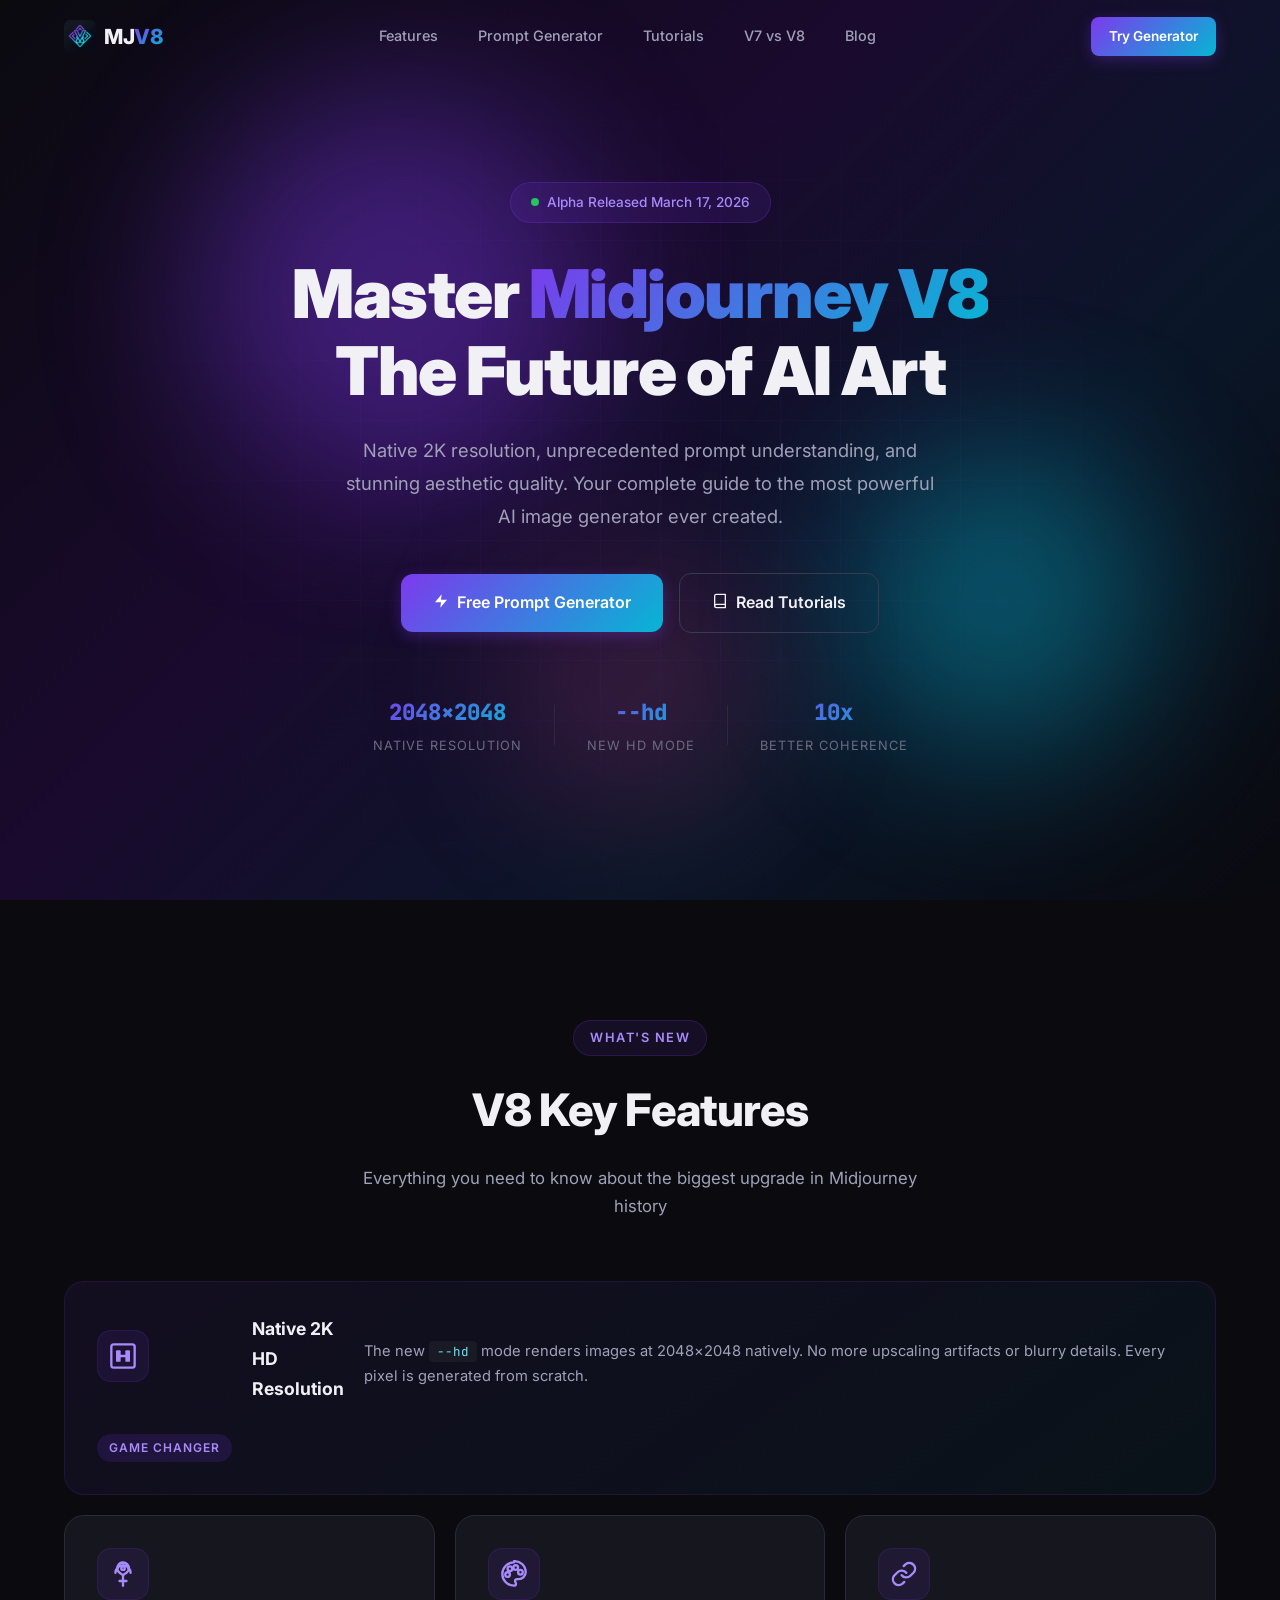
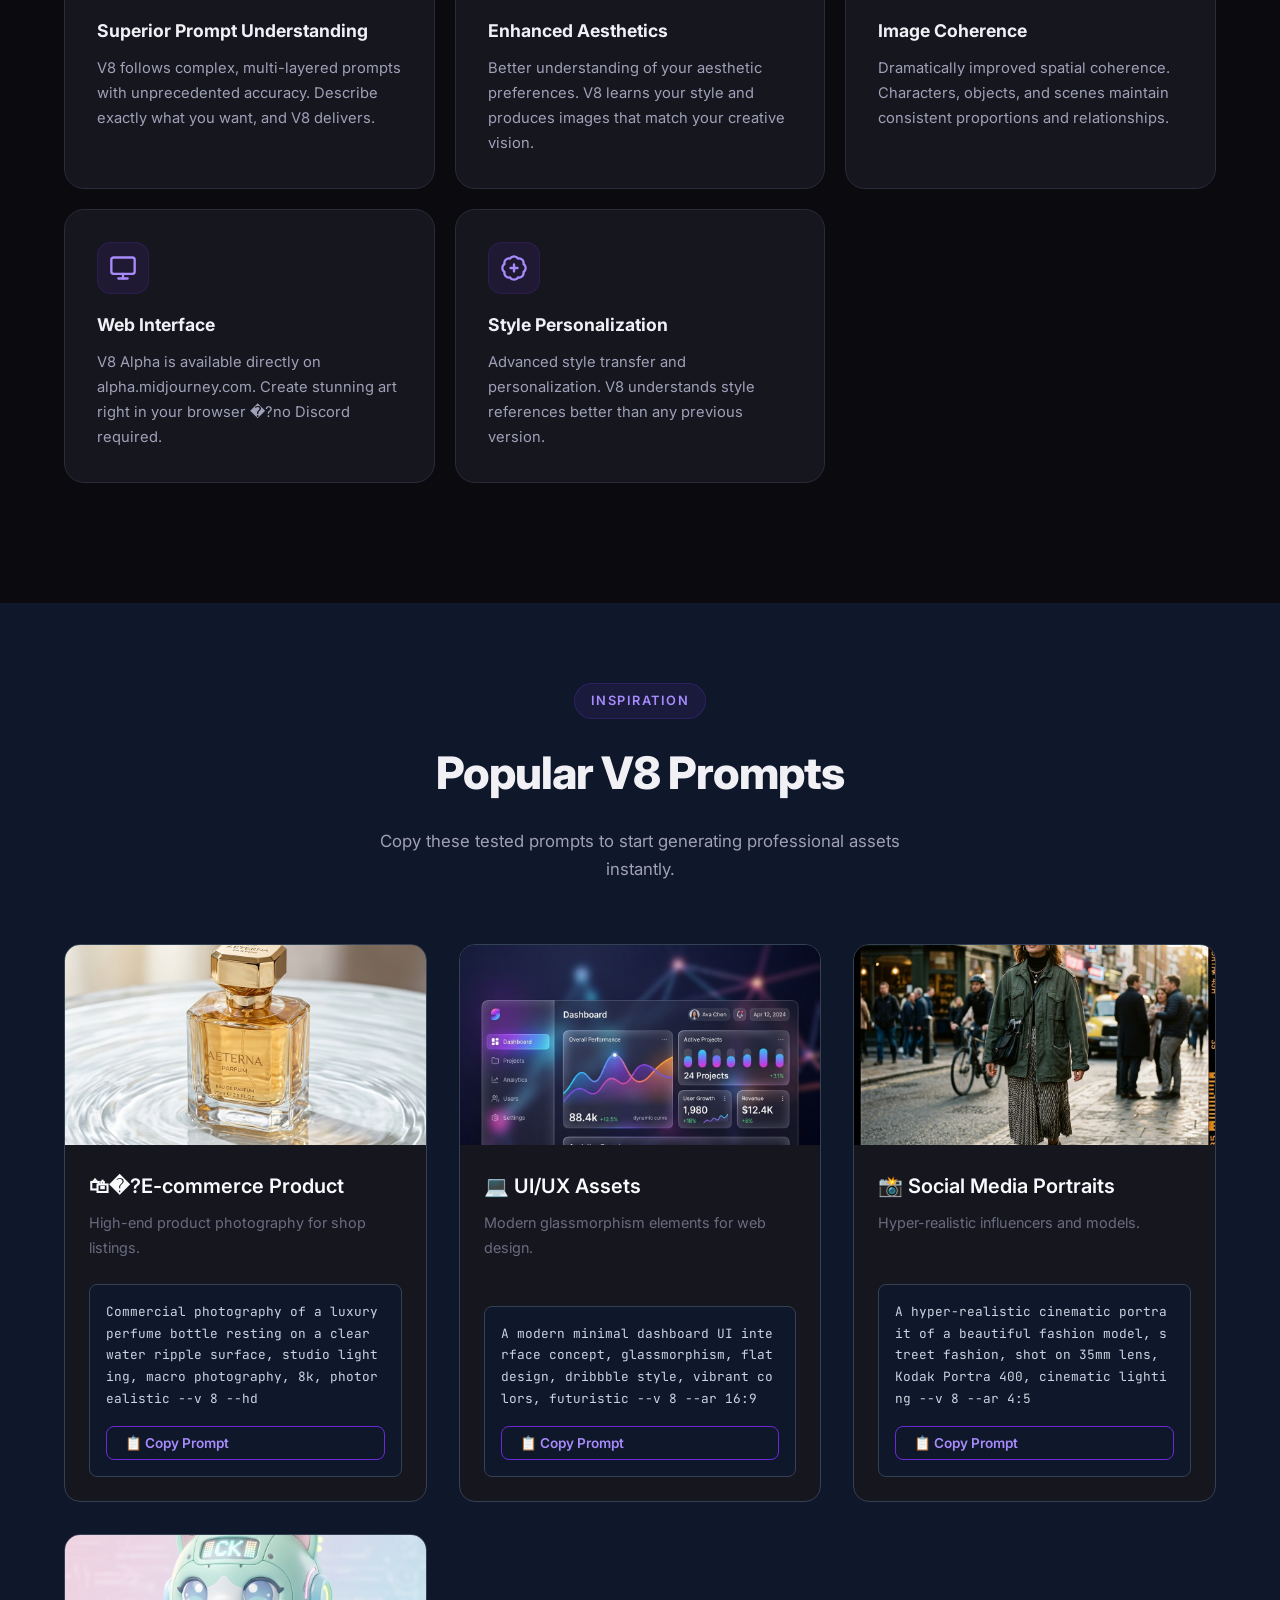
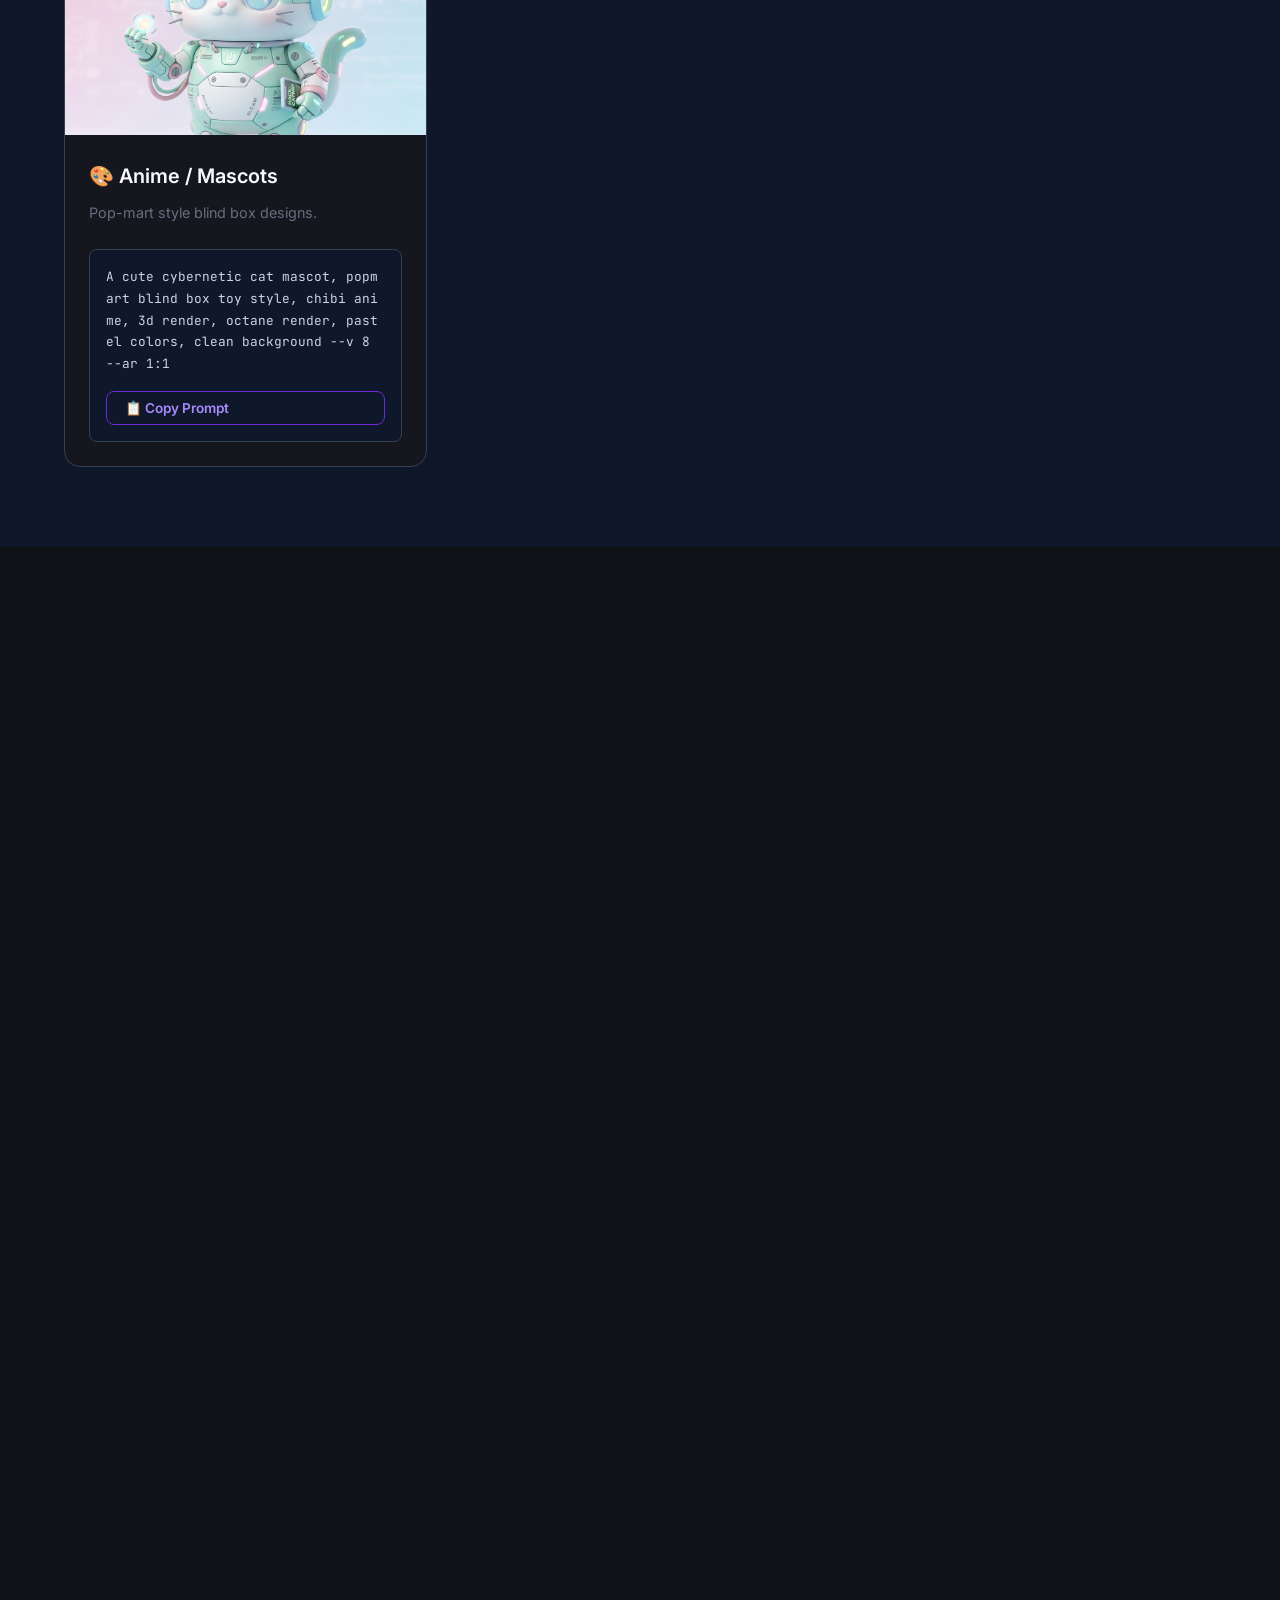
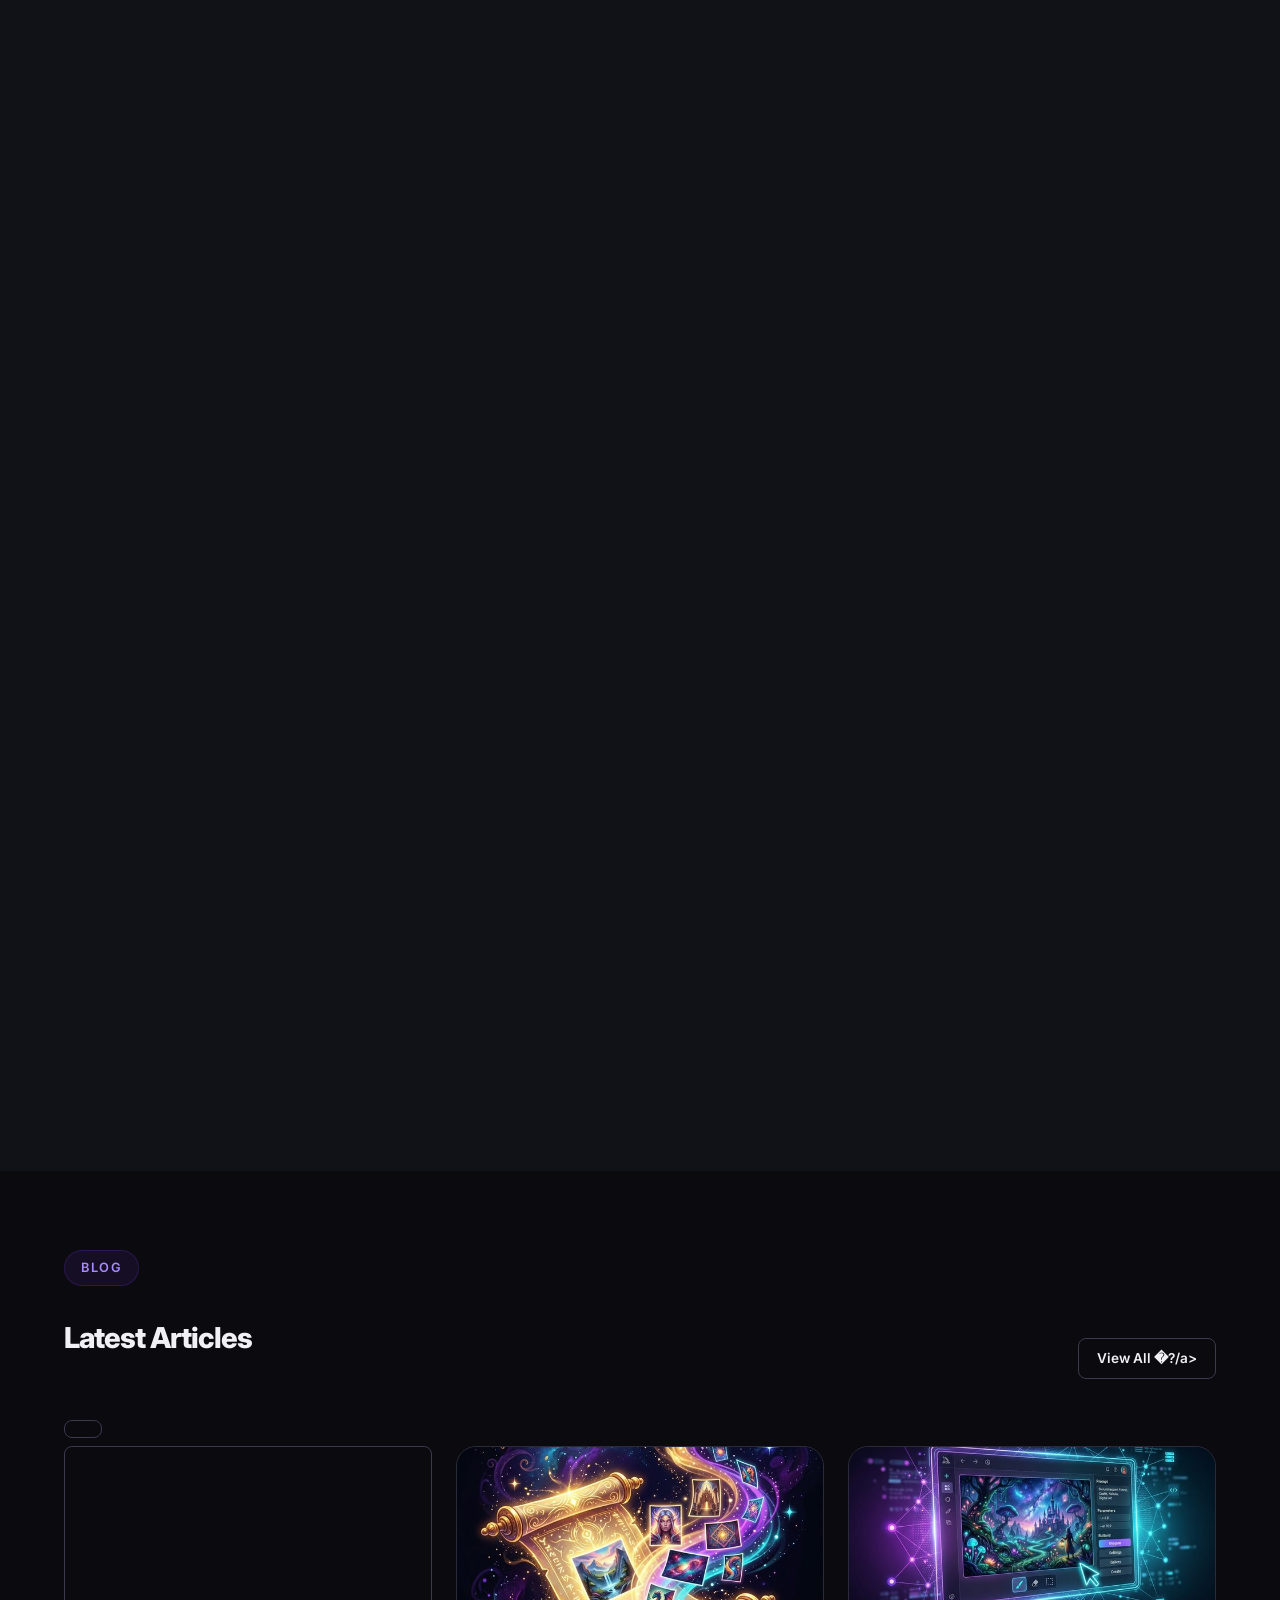
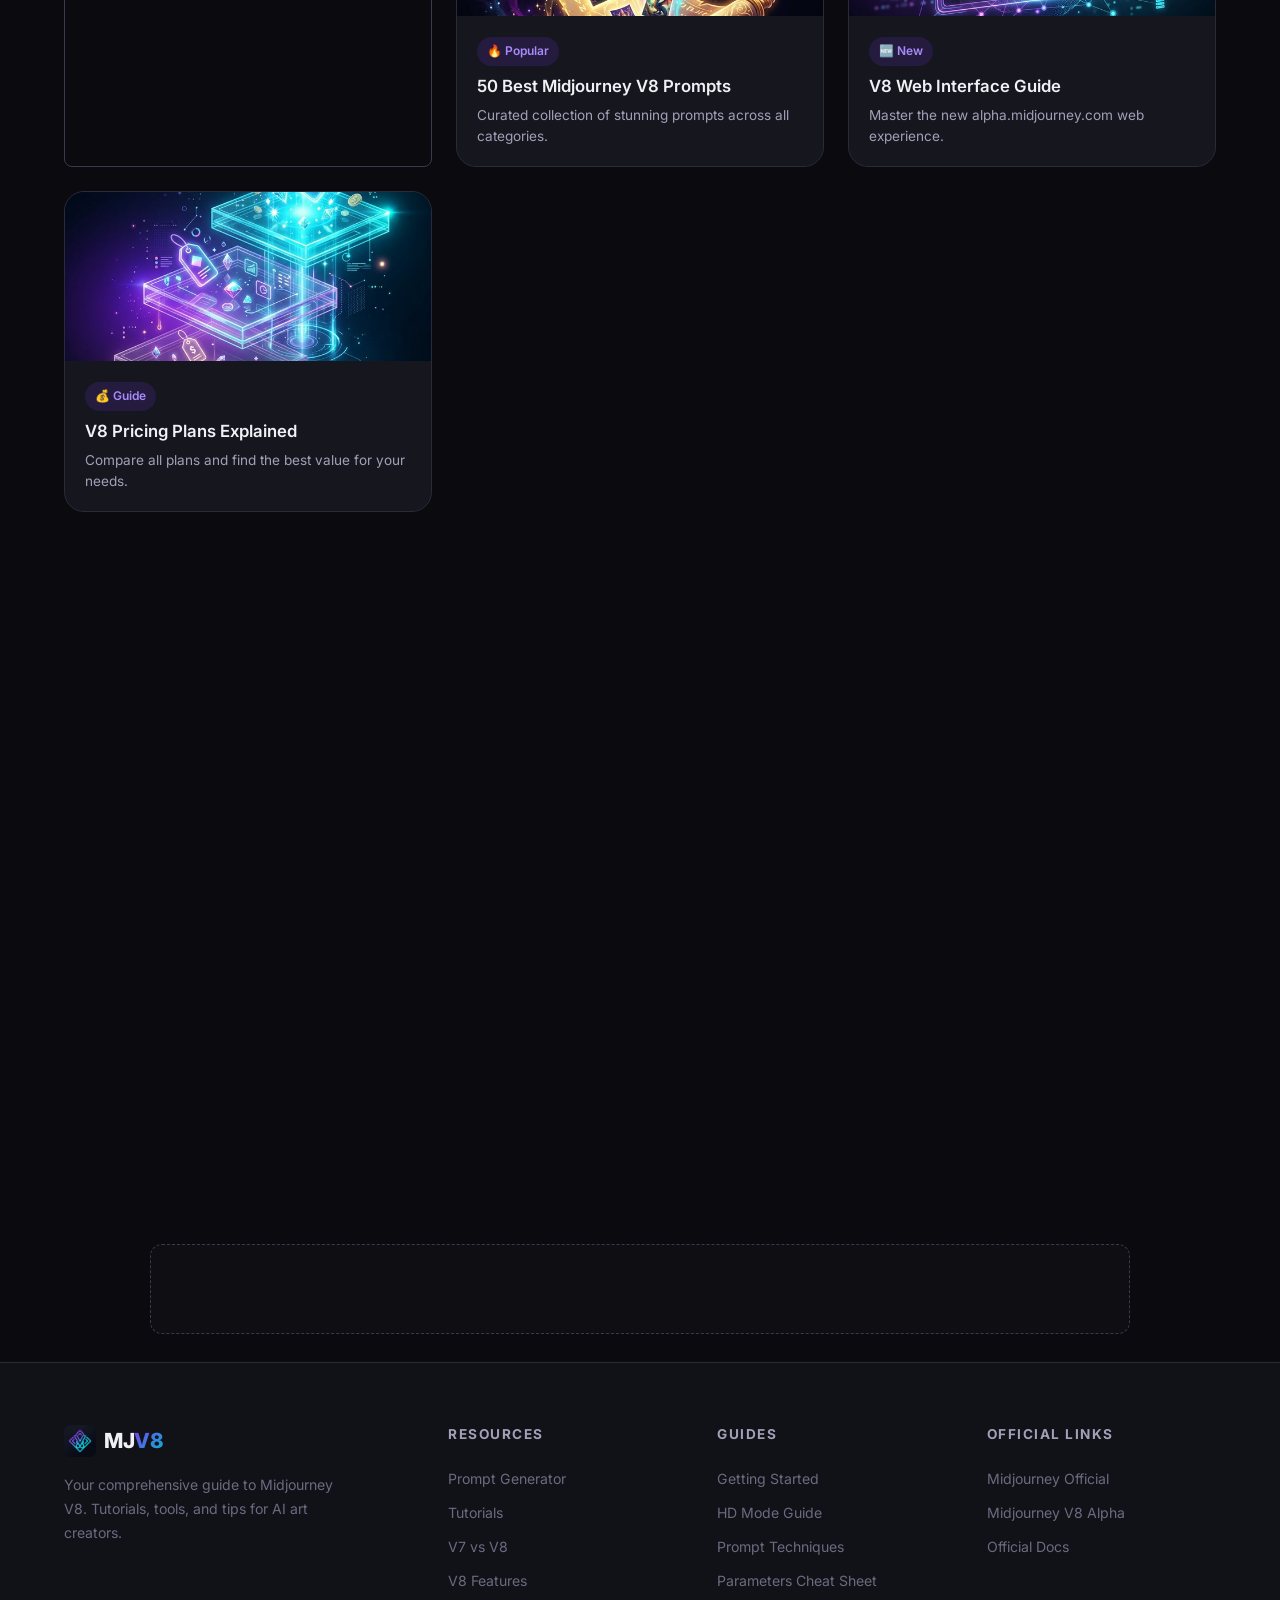
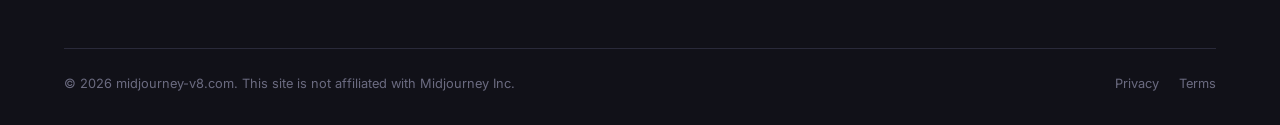
==== commit 73edb520: "feat: integrate Adsterra ad scripts across site" ====
--- a/index.html
+++ b/index.html
@@ -10,6 +10,9 @@
     <link rel="icon" type="image/png" href="images/logo.png">
     <link rel="apple-touch-icon" href="images/logo.png">
     <link rel="canonical" href="https://midjourney-v8.com/">
+    <link rel="alternate" hreflang="en" href="https://midjourney-v8.com/" />
+    <link rel="alternate" hreflang="id" href="https://midjourney-v8.com/id/" />
+    <link rel="alternate" hreflang="x-default" href="https://midjourney-v8.com/" />
     
     <!-- Open Graph -->
     <meta property="og:title" content="Midjourney V8 Guide - Tutorials, Prompt Generator & Tips">
@@ -39,10 +42,17 @@
     }
     </script>
     
+    <!-- Performance: Preload critical resources -->
+    <link rel="preload" href="images/logo.png" as="image">
+    <link rel="preload" href="css/style.css" as="style">
+    <link rel="preload" href="js/main.js" as="script">
+    <link rel="dns-prefetch" href="https://www.clarity.ms">
+
     <!-- Fonts -->
     <link rel="preconnect" href="https://fonts.googleapis.com">
     <link rel="preconnect" href="https://fonts.gstatic.com" crossorigin>
-    <link href="https://fonts.googleapis.com/css2?family=Inter:wght@300;400;500;600;700;800;900&family=JetBrains+Mono:wght@400;500;600&display=swap" rel="stylesheet">
+    <link rel="preload" href="https://fonts.googleapis.com/css2?family=Inter:wght@300;400;500;600;700;800;900&family=JetBrains+Mono:wght@400;500;600&display=swap" as="style" onload="this.onload=null;this.rel='stylesheet'">
+    <noscript><link href="https://fonts.googleapis.com/css2?family=Inter:wght@300;400;500;600;700;800;900&family=JetBrains+Mono:wght@400;500;600&display=swap" rel="stylesheet"></noscript>
     
     <link rel="stylesheet" href="css/style.css">
 <script type="text/javascript">
@@ -58,7 +68,7 @@
     <nav class="navbar" id="navbar">
         <div class="container nav-container">
             <a href="/" class="nav-logo">
-                <img src="images/logo.png" alt="MJV8 Logo" class="logo-img">
+                <img src="images/logo.png" alt="MJV8 Logo" class="logo-img" width="32" height="32" fetchpriority="high">
                 <span class="logo-text">MJ<span class="logo-highlight">V8</span></span>
             </a>
             <div class="nav-links" id="nav-links">
@@ -66,7 +76,8 @@
                 <a href="#prompt-generator" class="nav-link">Prompt Generator</a>
                 <a href="#tutorials" class="nav-link">Tutorials</a>
                 <a href="#comparison" class="nav-link">V7 vs V8</a>
-                <a href="blog.html" class="nav-link">Blog</a>
+                <a href="/blog" class="nav-link">Blog</a>
+                <a href="#prompt-generator" class="btn btn-primary btn-lg nav-cta-mobile">�?Try Generator</a>
             </div>
             <div class="nav-actions">
                 <a href="#prompt-generator" class="btn btn-primary btn-sm">Try Generator</a>
@@ -172,6 +183,88 @@
         </div>
     </section>
 
+    <!-- Inspiration Showcase Section -->
+    <style>
+        .showcase { padding: 5rem 0; background-color: var(--bg-alt, #0f172a); }
+        .showcase-grid { display: grid; grid-template-columns: repeat(auto-fit, minmax(280px, 1fr)); gap: 2rem; margin-top: 3rem; }
+        .showcase-card { background: var(--bg-card, #1e293b); border: 1px solid var(--border-color, #334155); border-radius: 16px; overflow: hidden; transition: transform 0.3s ease; display: flex; flex-direction: column; }
+        .showcase-card:hover { transform: translateY(-5px); border-color: var(--primary-light, #8b5cf6); }
+        .showcase-content { padding: 1.5rem; flex: 1; display: flex; flex-direction: column; }
+        .showcase-content h3 { font-size: 1.25rem; font-weight: 600; margin-bottom: 0.5rem; color: var(--text-light, #f8fafc); }
+        .showcase-desc { font-size: 0.9rem; color: var(--text-muted, #94a3b8); margin-bottom: 1.5rem; flex: 1; }
+        .prompt-box { background: var(--bg-dark, #0f172a); padding: 1rem; border-radius: 8px; border: 1px solid var(--border-color, #334155); position: relative; }
+        .prompt-text { font-family: 'JetBrains Mono', monospace; font-size: 0.8rem; color: var(--text-main, #cbd5e1); margin-bottom: 1rem; word-break: break-all; }
+        .copy-prompt-btn { width: 100%; border-color: var(--primary-color, #6d28d9); color: var(--primary-light, #8b5cf6); }
+        .copy-prompt-btn:hover { background: var(--primary-color, #6d28d9); color: white; }
+    </style>
+    <section class="showcase" id="showcase">
+        <div class="container">
+            <div class="section-header">
+                <span class="section-tag">Inspiration</span>
+                <h2 class="section-title">Popular V8 Prompts</h2>
+                <p class="section-subtitle">Copy these tested prompts to start generating professional assets instantly.</p>
+            </div>
+            <div class="showcase-grid">
+                <!-- E-commerce -->
+                <div class="showcase-card">
+                    <div class="showcase-img-wrapper">
+                        <img src="images/showcase/perfume.png" alt="E-commerce Product Photo generated by Midjourney V8" loading="lazy" style="width: 100%; height: 200px; object-fit: cover;">
+                    </div>
+                    <div class="showcase-content">
+                        <h3>🛍�?E-commerce Product</h3>
+                        <p class="showcase-desc">High-end product photography for shop listings.</p>
+                        <div class="prompt-box">
+                            <p class="prompt-text" id="prompt-1">Commercial photography of a luxury perfume bottle resting on a clear water ripple surface, studio lighting, macro photography, 8k, photorealistic --v 8 --hd</p>
+                            <button class="btn btn-sm btn-outline copy-prompt-btn" onclick="navigator.clipboard.writeText(document.getElementById('prompt-1').innerText); this.innerText='�?Copied!'; setTimeout(() => this.innerText='📋 Copy Prompt', 2000);">📋 Copy Prompt</button>
+                        </div>
+                    </div>
+                </div>
+                <!-- UX/UI -->
+                <div class="showcase-card">
+                    <div class="showcase-img-wrapper">
+                        <img src="images/showcase/ui.png" alt="Modern minimal dashboard UI interface concept" loading="lazy" style="width: 100%; height: 200px; object-fit: cover; object-position: top;">
+                    </div>
+                    <div class="showcase-content">
+                        <h3>💻 UI/UX Assets</h3>
+                        <p class="showcase-desc">Modern glassmorphism elements for web design.</p>
+                        <div class="prompt-box">
+                            <p class="prompt-text" id="prompt-2">A modern minimal dashboard UI interface concept, glassmorphism, flat design, dribbble style, vibrant colors, futuristic --v 8 --ar 16:9</p>
+                            <button class="btn btn-sm btn-outline copy-prompt-btn" onclick="navigator.clipboard.writeText(document.getElementById('prompt-2').innerText); this.innerText='�?Copied!'; setTimeout(() => this.innerText='📋 Copy Prompt', 2000);">📋 Copy Prompt</button>
+                        </div>
+                    </div>
+                </div>
+                <!-- Social Media -->
+                <div class="showcase-card">
+                    <div class="showcase-img-wrapper">
+                        <img src="images/showcase/portrait.png" alt="Hyper-realistic cinematic portrait of a fashion model" loading="lazy" style="width: 100%; height: 200px; object-fit: cover;">
+                    </div>
+                    <div class="showcase-content">
+                        <h3>📸 Social Media Portraits</h3>
+                        <p class="showcase-desc">Hyper-realistic influencers and models.</p>
+                        <div class="prompt-box">
+                            <p class="prompt-text" id="prompt-3">A hyper-realistic cinematic portrait of a beautiful fashion model, street fashion, shot on 35mm lens, Kodak Portra 400, cinematic lighting --v 8 --ar 4:5</p>
+                            <button class="btn btn-sm btn-outline copy-prompt-btn" onclick="navigator.clipboard.writeText(document.getElementById('prompt-3').innerText); this.innerText='�?Copied!'; setTimeout(() => this.innerText='📋 Copy Prompt', 2000);">📋 Copy Prompt</button>
+                        </div>
+                    </div>
+                </div>
+                <!-- Anime -->
+                <div class="showcase-card">
+                    <div class="showcase-img-wrapper">
+                        <img src="images/showcase/mascot.png" alt="Cute cybernetic cat mascot popmart blind box toy" loading="lazy" style="width: 100%; height: 200px; object-fit: cover;">
+                    </div>
+                    <div class="showcase-content">
+                        <h3>🎨 Anime / Mascots</h3>
+                        <p class="showcase-desc">Pop-mart style blind box designs.</p>
+                        <div class="prompt-box">
+                            <p class="prompt-text" id="prompt-4">A cute cybernetic cat mascot, popmart blind box toy style, chibi anime, 3d render, octane render, pastel colors, clean background --v 8 --ar 1:1</p>
+                            <button class="btn btn-sm btn-outline copy-prompt-btn" onclick="navigator.clipboard.writeText(document.getElementById('prompt-4').innerText); this.innerText='�?Copied!'; setTimeout(() => this.innerText='📋 Copy Prompt', 2000);">📋 Copy Prompt</button>
+                        </div>
+                    </div>
+                </div>
+            </div>
+        </div>
+    </section>
+
     <!-- Prompt Generator Section -->
     <section class="prompt-generator" id="prompt-generator">
         <div class="container">
@@ -194,7 +287,7 @@
                         <label class="gen-label">🎨 Art Style</label>
                         <div class="gen-chips" id="gen-style">
                             <button class="chip" data-value="photorealistic">📸 Photorealistic</button>
-                            <button class="chip" data-value="digital art">🖌�?Digital Art</button>
+                            <button class="chip" data-value="digital art">🖌️Digital Art</button>
                             <button class="chip" data-value="oil painting">🎨 Oil Painting</button>
                             <button class="chip" data-value="watercolor">💧 Watercolor</button>
                             <button class="chip" data-value="anime">🌸 Anime</button>
@@ -217,9 +310,9 @@
                             <button class="chip" data-value="soft diffused light">☁️ Soft Light</button>
                             <button class="chip" data-value="neon lighting">💜 Neon</button>
                             <button class="chip" data-value="studio lighting">📷 Studio</button>
-                            <button class="chip" data-value="natural sunlight">☀�?Natural</button>
+                            <button class="chip" data-value="natural sunlight">☀️Natural</button>
                             <button class="chip" data-value="backlit silhouette">🌄 Backlit</button>
-                            <button class="chip" data-value="volumetric fog">🌫�?Volumetric</button>
+                            <button class="chip" data-value="volumetric fog">🌫️Volumetric</button>
                         </div>
                     </div>
 
@@ -342,7 +435,7 @@
                         <div class="comp-row">
                             <span class="comp-feature">Web Access</span>
                             <span class="comp-v7">Discord Only</span>
-                            <span class="comp-v8">Web + Discord �</span>
+                            <span class="comp-v8">Web + Discord �?/span>
                         </div>
                         <div class="comp-row">
                             <span class="comp-feature">HD Mode</span>
@@ -364,7 +457,7 @@
                 <p class="section-subtitle">From beginner basics to advanced techniques �?master Midjourney V8</p>
             </div>
             <div class="tutorials-grid">
-                <a href="blog/getting-started-midjourney-v8.html" class="tutorial-card tutorial-featured">
+                <a href="/blog/getting-started-midjourney-v8" class="tutorial-card tutorial-featured">
                     <div class="tutorial-badge">🆕 Beginner Guide</div>
                     <div class="tutorial-content">
                         <h3>Getting Started with Midjourney V8: Complete Beginner's Guide</h3>
@@ -375,8 +468,8 @@
                         </div>
                     </div>
                 </a>
-                <a href="blog/midjourney-v8-hd-mode-guide.html" class="tutorial-card">
-                    <div class="tutorial-badge">🖼�?Deep Dive</div>
+                <a href="/blog/midjourney-v8-hd-mode-guide" class="tutorial-card">
+                    <div class="tutorial-badge">🖼️Deep Dive</div>
                     <div class="tutorial-content">
                         <h3>V8 HD Mode: Creating Native 2K Images</h3>
                         <p>Master the new --hd parameter for stunning 2048×2048 resolution images without upscaling artifacts.</p>
@@ -386,7 +479,7 @@
                         </div>
                     </div>
                 </a>
-                <a href="blog/midjourney-v8-prompt-techniques.html" class="tutorial-card">
+                <a href="/blog/midjourney-v8-prompt-techniques" class="tutorial-card">
                     <div class="tutorial-badge">💡 Advanced</div>
                     <div class="tutorial-content">
                         <h3>10 Advanced Prompt Techniques for V8</h3>
@@ -397,7 +490,7 @@
                         </div>
                     </div>
                 </a>
-                <a href="blog/midjourney-v7-vs-v8-comparison.html" class="tutorial-card">
+                <a href="/blog/midjourney-v7-vs-v8-comparison" class="tutorial-card">
                     <div class="tutorial-badge">🆚 Comparison</div>
                     <div class="tutorial-content">
                         <h3>Midjourney V7 vs V8: 20 Side-by-Side Comparisons</h3>
@@ -408,7 +501,7 @@
                         </div>
                     </div>
                 </a>
-                <a href="blog/midjourney-v8-parameters-cheatsheet.html" class="tutorial-card">
+                <a href="/blog/midjourney-v8-parameters-cheatsheet" class="tutorial-card">
                     <div class="tutorial-badge">📋 Reference</div>
                     <div class="tutorial-content">
                         <h3>V8 Parameters Cheat Sheet</h3>
@@ -421,7 +514,47 @@
                 </a>
             </div>
             <div class="tutorials-cta">
-                <a href="blog.html" class="btn btn-outline btn-lg">View All Tutorials <svg xmlns="http://www.w3.org/2000/svg" width="16" height="16" viewBox="0 0 24 24" fill="none" stroke="currentColor" stroke-width="2"><line x1="5" y1="12" x2="19" y2="12"/><polyline points="12 5 19 12 12 19"/></svg></a>
+                <a href="/blog" class="btn btn-outline btn-lg">View All Tutorials <svg xmlns="http://www.w3.org/2000/svg" width="16" height="16" viewBox="0 0 24 24" fill="none" stroke="currentColor" stroke-width="2"><line x1="5" y1="12" x2="19" y2="12"/><polyline points="12 5 19 12 12 19"/></svg></a>
+            </div>
+        </div>
+    </section>
+
+
+    <!-- Blog Promotion Banner -->
+    <section class="blog-promo">
+        <div class="container">
+            <div class="blog-promo-header">
+                <div>
+                    <span class="section-tag">Blog</span>
+                    <h2 class="section-title" style="margin-top:12px;font-size:1.8rem;">Latest Articles</h2>
+                </div>
+                <a href="/blog" class="btn btn-outline btn-sm">View All �?/a>
+            </div>
+            <div class="blog-promo-grid">
+                <a href="/blog/best-midjourney-v8-prompts" class="blog-promo-card">
+                    <img src="images/blog/best-prompts.png" alt="Best Prompts" loading="lazy" width="300" height="169">
+                    <div class="blog-promo-info">
+                        <span class="blog-promo-tag">🔥 Popular</span>
+                        <h3>50 Best Midjourney V8 Prompts</h3>
+                        <p>Curated collection of stunning prompts across all categories.</p>
+                    </div>
+                </a>
+                <a href="/blog/midjourney-v8-web-interface-guide" class="blog-promo-card">
+                    <img src="images/blog/web-interface.png" alt="Web Interface" loading="lazy" width="300" height="169">
+                    <div class="blog-promo-info">
+                        <span class="blog-promo-tag">🆕 New</span>
+                        <h3>V8 Web Interface Guide</h3>
+                        <p>Master the new alpha.midjourney.com web experience.</p>
+                    </div>
+                </a>
+                <a href="/blog/midjourney-v8-pricing-plans" class="blog-promo-card">
+                    <img src="images/blog/pricing.png" alt="Pricing Plans" loading="lazy" width="300" height="169">
+                    <div class="blog-promo-info">
+                        <span class="blog-promo-tag">💰 Guide</span>
+                        <h3>V8 Pricing Plans Explained</h3>
+                        <p>Compare all plans and find the best value for your needs.</p>
+                    </div>
+                </a>
             </div>
         </div>
     </section>
@@ -442,15 +575,24 @@
                 </div>
             </div>
         </div>
-    </section>
-
+    </section>    <!-- Adsterra: In-page ad slot -->
+    <section class="adsterra-wrap" aria-label="Advertisement">
+        <div class="container">
+            <div class="adsterra-slot" data-adsterra-slot="site-banner-1">
+                <!-- Adsterra code START (slot) -->
+<script async="async" data-cfasync="false" src="https://pl29193144.profitablecpmratenetwork.com/97f875144008350b04052dfeddb8f43a/invoke.js"></script>
+<div id="container-97f875144008350b04052dfeddb8f43a"></div>
+<!-- Adsterra code END (slot) -->
+            </div>
+        </div>
+    </section>
     <!-- Footer -->
     <footer class="footer">
         <div class="container">
             <div class="footer-grid">
                 <div class="footer-brand">
                     <a href="/" class="nav-logo">
-                        <img src="images/logo.png" alt="MJV8 Logo" class="logo-img">
+                        <img src="images/logo.png" alt="MJV8 Logo" class="logo-img" width="32" height="32">
                         <span class="logo-text">MJ<span class="logo-highlight">V8</span></span>
                     </a>
                     <p>Your comprehensive guide to Midjourney V8. Tutorials, tools, and tips for AI art creators.</p>
@@ -458,16 +600,16 @@
                 <div class="footer-links">
                     <h4>Resources</h4>
                     <a href="#prompt-generator">Prompt Generator</a>
-                    <a href="blog.html">Tutorials</a>
+                    <a href="/blog">Tutorials</a>
                     <a href="#comparison">V7 vs V8</a>
                     <a href="#features">V8 Features</a>
                 </div>
                 <div class="footer-links">
                     <h4>Guides</h4>
-                    <a href="blog/getting-started-midjourney-v8.html">Getting Started</a>
-                    <a href="blog/midjourney-v8-hd-mode-guide.html">HD Mode Guide</a>
-                    <a href="blog/midjourney-v8-prompt-techniques.html">Prompt Techniques</a>
-                    <a href="blog/midjourney-v8-parameters-cheatsheet.html">Parameters Cheat Sheet</a>
+                    <a href="/blog/getting-started-midjourney-v8">Getting Started</a>
+                    <a href="/blog/midjourney-v8-hd-mode-guide">HD Mode Guide</a>
+                    <a href="/blog/midjourney-v8-prompt-techniques">Prompt Techniques</a>
+                    <a href="/blog/midjourney-v8-parameters-cheatsheet">Parameters Cheat Sheet</a>
                 </div>
                 <div class="footer-links">
                     <h4>Official Links</h4>
@@ -479,13 +621,15 @@
             <div class="footer-bottom">
                 <p>&copy; 2026 midjourney-v8.com. This site is not affiliated with Midjourney Inc.</p>
                 <div class="footer-bottom-links">
-                    <a href="privacy.html">Privacy</a>
-                    <a href="terms.html">Terms</a>
+                    <a href="/privacy">Privacy</a>
+                    <a href="/terms">Terms</a>
                 </div>
             </div>
         </div>
     </footer>
 
-    <script src="js/main.js"></script>
+    <script src="js/main.js" defer></script>
+    <script src="https://pl29193143.profitablecpmratenetwork.com/2a/15/0b/2a150bda8957f8997cd3d5baeaac64e1.js"></script>
 </body>
 </html>
+
--- a/css/style.css
+++ b/css/style.css
@@ -1503,6 +1503,11 @@
     transform: translateX(-50%) translateY(0);
 }
 
+/* Mobile Nav CTA - hidden on desktop, shown in mobile overlay */
+.nav-cta-mobile {
+    display: none;
+}
+
 /* =============================================
    Responsive Design
    ============================================= */
@@ -1526,6 +1531,7 @@
         --section-gap: 80px;
     }
 
+    /* --- Navigation --- */
     .nav-links {
         display: none;
         position: fixed;
@@ -1535,6 +1541,7 @@
         bottom: 0;
         background: rgba(10, 10, 15, 0.97);
         backdrop-filter: blur(20px);
+        -webkit-backdrop-filter: blur(20px);
         flex-direction: column;
         align-items: center;
         justify-content: center;
@@ -1551,9 +1558,25 @@
         padding: 14px 24px;
     }
 
+    .nav-cta-mobile {
+        display: inline-flex !important;
+        margin-top: 20px;
+        min-height: 50px;
+    }
+
+    /* Hide "Try Generator" button on mobile - menu has it */
+    .nav-actions .btn {
+        display: none;
+    }
+
     .mobile-toggle {
         display: flex;
         z-index: 1001;
+        /* Enlarge toggles for touch - min 44px */
+        min-width: 44px;
+        min-height: 44px;
+        align-items: center;
+        justify-content: center;
     }
 
     .mobile-toggle.active span:nth-child(1) {
@@ -1566,19 +1589,39 @@
         transform: rotate(-45deg) translate(5px, -5px);
     }
 
+    /* --- Hero --- */
     .hero {
         padding: 100px 0 60px;
         min-height: auto;
     }
 
+    .hero-subtitle {
+        font-size: 1.05rem;
+        line-height: 1.7;
+    }
+
     .hero-stats {
-        gap: 20px;
+        gap: 16px;
+        background: rgba(255,255,255,0.03);
+        border: 1px solid var(--border);
+        border-radius: var(--radius-lg);
+        padding: 20px 16px;
+        justify-content: space-around;
+    }
+
+    .stat-value {
+        font-size: 1.15rem;
+    }
+
+    .stat-label {
+        font-size: 0.7rem;
     }
 
     .stat-divider {
         display: none;
     }
 
+    /* --- Features --- */
     .features-grid {
         grid-template-columns: 1fr;
     }
@@ -1589,12 +1632,59 @@
         text-align: center;
     }
 
+    .feature-card-large .feature-icon {
+        margin: 0 auto 12px;
+    }
+
     .feature-tag {
         margin-top: 12px;
     }
 
+    .feature-card {
+        padding: 24px;
+    }
+
+    /* --- Prompt Generator: Larger Touch Targets --- */
+    .generator-panel {
+        padding: 20px 16px;
+    }
+
+    .chip {
+        padding: 12px 16px;
+        font-size: 0.88rem;
+        min-height: 44px;
+        display: inline-flex;
+        align-items: center;
+    }
+
+    .gen-input {
+        padding: 16px;
+        font-size: 1rem;
+        min-height: 50px;
+    }
+
     .gen-params {
         grid-template-columns: 1fr;
+    }
+
+    .param-select {
+        padding: 14px 36px 14px 14px;
+        font-size: 0.95rem;
+        min-height: 48px;
+    }
+
+    .param-range {
+        height: 8px;
+    }
+
+    .param-range::-webkit-slider-thumb {
+        width: 28px;
+        height: 28px;
+    }
+
+    .param-range::-moz-range-thumb {
+        width: 28px;
+        height: 28px;
     }
 
     .param-toggles {
@@ -1603,6 +1693,82 @@
         gap: 12px;
     }
 
+    .toggle-label {
+        min-height: 44px;
+        padding: 8px 0;
+    }
+
+    .toggle-label input[type="checkbox"] {
+        width: 22px;
+        height: 22px;
+    }
+
+    .generator-output {
+        padding: 20px 16px;
+    }
+
+    .output-header {
+        flex-direction: column;
+        align-items: flex-start;
+        gap: 12px;
+    }
+
+    .output-actions {
+        width: 100%;
+    }
+
+    .output-actions .btn {
+        display: inline-flex;
+        flex: 1;
+        justify-content: center;
+        min-height: 44px;
+    }
+
+    /* --- Comparison: Add V7/V8 labels when stacked --- */
+    .comparison-header {
+        gap: 12px;
+    }
+
+    .comp-row {
+        grid-template-columns: 1fr 1fr;
+        gap: 8px;
+        text-align: center;
+        padding: 16px;
+    }
+
+    .comp-feature {
+        grid-column: span 2;
+        margin-bottom: 4px;
+        font-size: 0.85rem;
+    }
+
+    .comp-v7, .comp-v8 {
+        text-align: center;
+        padding: 8px;
+        border-radius: var(--radius-sm);
+    }
+
+    .comp-v7 {
+        background: rgba(255,255,255,0.03);
+    }
+
+    .comp-v8 {
+        background: rgba(124, 58, 237, 0.08);
+    }
+
+    .comp-v7::before {
+        content: 'V7: ';
+        font-weight: 600;
+        color: var(--text-muted);
+    }
+
+    .comp-v8::before {
+        content: 'V8: ';
+        font-weight: 700;
+        color: var(--accent-light);
+    }
+
+    /* --- Tutorials --- */
     .tutorials-grid {
         grid-template-columns: 1fr;
     }
@@ -1611,25 +1777,98 @@
         grid-column: span 1;
     }
 
-    .comparison-header {
-        gap: 12px;
-    }
-
-    .comp-row {
+    .tutorial-content h3 {
+        font-size: 1.05rem;
+    }
+
+    .tutorial-card {
+        /* Increased touch target */
+        min-height: 48px;
+    }
+
+    /* --- Blog Grid --- */
+    .blog-grid {
         grid-template-columns: 1fr;
-        gap: 4px;
-        text-align: center;
+    }
+
+    .blog-card-img {
+        height: 180px;
+    }
+
+    /* --- Article Body: Better Reading Experience --- */
+    .article-header {
+        padding: 110px 0 40px;
+    }
+
+    .article-header h1 {
+        font-size: 1.6rem;
+        line-height: 1.35;
+    }
+
+    .article-meta {
+        flex-wrap: wrap;
+        gap: 8px 16px;
+        font-size: 0.82rem;
+    }
+
+    .article-body {
+        padding: 36px 16px 80px;
+    }
+
+    .article-body h2 {
+        font-size: 1.35rem;
+        margin: 36px 0 16px;
+    }
+
+    .article-body h3 {
+        font-size: 1.1rem;
+    }
+
+    .article-body p {
+        font-size: 0.95rem;
+        line-height: 1.85;
+    }
+
+    .article-body ul, .article-body ol {
+        padding-left: 20px;
+    }
+
+    .article-body li {
+        font-size: 0.95rem;
+    }
+
+    /* Tables in articles: horizontal scroll wrapper */
+    .article-body table {
+        display: block;
+        overflow-x: auto;
+        -webkit-overflow-scrolling: touch;
+        white-space: nowrap;
+        max-width: 100%;
+        font-size: 0.85rem !important;
+    }
+
+    .article-body table th,
+    .article-body table td {
+        padding: 10px 12px !important;
+        min-width: 80px;
+    }
+
+    .article-body .tip-box,
+    .article-body .warning-box {
         padding: 16px;
     }
 
-    .comp-feature {
-        margin-bottom: 4px;
-    }
-
-    .comp-v7, .comp-v8 {
-        text-align: center;
-    }
-
+    .article-body pre {
+        padding: 16px;
+        font-size: 0.82rem;
+    }
+
+    /* --- CTA --- */
+    .cta-box {
+        padding: 50px 20px;
+    }
+
+    /* --- Footer --- */
     .footer-grid {
         grid-template-columns: 1fr;
         gap: 30px;
@@ -1641,22 +1880,58 @@
         text-align: center;
     }
 
-    .blog-grid {
-        grid-template-columns: 1fr;
-    }
-
-    .cta-box {
-        padding: 50px 24px;
-    }
-
+    .footer-links a {
+        padding: 8px 0;
+        min-height: 44px;
+        display: flex;
+        align-items: center;
+    }
+
+    /* --- Article Navigation --- */
     .article-nav {
         flex-direction: column;
+        padding: 0 16px 60px;
+    }
+
+    .article-nav a {
+        min-height: 60px;
+        display: flex;
+        flex-direction: column;
+        justify-content: center;
+    }
+
+    /* --- Page Header --- */
+    .page-header {
+        padding: 110px 0 40px;
+    }
+
+    /* --- Toast --- */
+    .toast {
+        bottom: calc(20px + env(safe-area-inset-bottom, 0px));
+        left: 16px;
+        right: 16px;
+        transform: translateY(100px);
+        text-align: center;
+    }
+
+    .toast.show {
+        transform: translateY(0);
     }
 }
 
 @media (max-width: 480px) {
+    .container {
+        padding: 0 16px;
+    }
+
     .hero-title {
-        font-size: 2rem;
+        font-size: 1.85rem;
+        letter-spacing: -1px;
+    }
+
+    .hero-badge {
+        font-size: 0.78rem;
+        padding: 6px 14px;
     }
 
     .hero-cta {
@@ -1666,6 +1941,15 @@
 
     .hero-cta .btn {
         justify-content: center;
+        min-height: 50px;
+    }
+
+    .section-title {
+        font-size: 1.5rem;
+    }
+
+    .section-subtitle {
+        font-size: 0.95rem;
     }
 
     .cta-buttons {
@@ -1675,5 +1959,301 @@
 
     .cta-buttons .btn {
         justify-content: center;
-    }
-}
+        min-height: 50px;
+    }
+
+    .gen-chips {
+        gap: 6px;
+    }
+
+    .chip {
+        padding: 10px 14px;
+        font-size: 0.82rem;
+    }
+}
+
+/* iOS Safe Area Support */
+@supports (padding-bottom: env(safe-area-inset-bottom)) {
+    .footer {
+        padding-bottom: calc(30px + env(safe-area-inset-bottom));
+    }
+
+    .navbar {
+        padding-top: max(16px, env(safe-area-inset-top));
+    }
+
+    .nav-links.active {
+        padding-top: env(safe-area-inset-top);
+        padding-bottom: env(safe-area-inset-bottom);
+    }
+}
+
+
+/* =============================================
+   Dead Click Fixes & Performance Optimizations
+   ============================================= */
+
+/* 非交互元素明确标记为不可点击 */
+.hero-badge,
+.hero-stats .stat,
+.hero-stats .stat-value,
+.hero-stats .stat-label,
+.hero-stats .stat-divider,
+.section-tag,
+.section-title,
+.section-subtitle,
+.feature-tag,
+.comp-badge,
+.comp-row,
+.comp-feature,
+.comp-v7,
+.comp-v8,
+.tutorial-badge,
+.tutorial-meta,
+.blog-card-tag,
+.blog-card-meta,
+.output-tip,
+.footer-bottom p {
+    cursor: default;
+    user-select: text;
+    -webkit-user-select: text;
+}
+
+/* Feature cards 不是链接，确保不会误导为可点击 */
+.feature-card {
+    cursor: default;
+}
+
+/* 但这些元素确实可以点击 */
+.tutorial-card,
+.blog-card,
+.btn,
+.chip,
+.nav-link,
+.nav-logo,
+a,
+button {
+    cursor: pointer;
+}
+
+/* 图片优化 - 减少CLS */
+.logo-img {
+    width: 32px;
+    height: 32px;
+    object-fit: contain;
+}
+
+.blog-card-img img {
+    aspect-ratio: 16/9;
+    object-fit: cover;
+    width: 100%;
+    height: auto;
+}
+
+/* 内容可见性优化 - 延迟渲染非可见区域 */
+.features,
+.prompt-generator,
+.comparison,
+.tutorials,
+.cta-section {
+    content-visibility: auto;
+    contain-intrinsic-size: auto 800px;
+}
+
+/* 字体渲染优化 */
+body {
+    text-rendering: optimizeSpeed;
+}
+
+h1, h2, h3, .hero-title, .section-title {
+    text-rendering: optimizeLegibility;
+}
+
+/* 减少动画对性能的影响 - 尊重用户偏好 */
+@media (prefers-reduced-motion: reduce) {
+    *, *::before, *::after {
+        animation-duration: 0.01ms !important;
+        animation-iteration-count: 1 !important;
+        transition-duration: 0.01ms !important;
+    }
+}
+
+/* 优化滚动性能 */
+.hero-bg,
+.hero-orb,
+.cta-bg,
+.cta-orb {
+    will-change: transform;
+    transform: translateZ(0);
+}
+
+
+/* =============================================
+   Blog Promotion Section (Homepage)
+   ============================================= */
+.blog-promo {
+    padding: 80px 0;
+}
+
+.blog-promo-header {
+    display: flex;
+    justify-content: space-between;
+    align-items: flex-end;
+    margin-bottom: 40px;
+    gap: 20px;
+}
+
+.blog-promo-grid {
+    display: grid;
+    grid-template-columns: repeat(3, 1fr);
+    gap: 24px;
+}
+
+.blog-promo-card {
+    background: var(--bg-card);
+    border: 1px solid var(--border);
+    border-radius: var(--radius-lg);
+    overflow: hidden;
+    transition: var(--transition);
+    display: flex;
+    flex-direction: column;
+    text-decoration: none;
+    color: inherit;
+}
+
+.blog-promo-card:hover {
+    border-color: var(--primary-light);
+    transform: translateY(-4px);
+    box-shadow: var(--shadow-glow);
+}
+
+.blog-promo-card img {
+    width: 100%;
+    aspect-ratio: 16/9;
+    object-fit: cover;
+    transition: var(--transition);
+}
+
+.blog-promo-card:hover img {
+    transform: scale(1.03);
+}
+
+.blog-promo-info {
+    padding: 20px;
+    flex: 1;
+}
+
+.blog-promo-tag {
+    display: inline-block;
+    font-size: 0.75rem;
+    font-weight: 600;
+    padding: 4px 10px;
+    border-radius: 20px;
+    background: rgba(124, 58, 237, 0.15);
+    color: var(--primary-light);
+    margin-bottom: 10px;
+}
+
+.blog-promo-info h3 {
+    font-size: 1.05rem;
+    font-weight: 600;
+    margin-bottom: 8px;
+    line-height: 1.3;
+}
+
+.blog-promo-info p {
+    font-size: 0.85rem;
+    color: var(--text-secondary);
+    line-height: 1.5;
+}
+
+@media (max-width: 768px) {
+    .blog-promo {
+        padding: 60px 0;
+    }
+
+    .blog-promo-grid {
+        grid-template-columns: 1fr;
+        gap: 12px;
+    }
+    
+    .blog-promo-card {
+        flex-direction: row;
+        align-items: center;
+        min-height: 80px;
+    }
+    
+    .blog-promo-card img {
+        width: 100px;
+        height: 72px;
+        aspect-ratio: auto;
+        border-radius: var(--radius-md) 0 0 var(--radius-md);
+        flex-shrink: 0;
+    }
+    
+    .blog-promo-info {
+        padding: 12px 14px;
+        min-width: 0;
+    }
+    
+    .blog-promo-info h3 {
+        font-size: 0.92rem;
+        line-height: 1.3;
+        /* Prevent long titles from overflowing */
+        display: -webkit-box;
+        -webkit-line-clamp: 2;
+        -webkit-box-orient: vertical;
+        overflow: hidden;
+    }
+    
+    .blog-promo-info p {
+        display: none;
+    }
+
+    .blog-promo-tag {
+        font-size: 0.7rem;
+        padding: 3px 8px;
+        margin-bottom: 6px;
+    }
+    
+    .blog-promo-header {
+        flex-direction: column;
+        align-items: flex-start;
+        margin-bottom: 24px;
+    }
+}
+/* =============================================
+   Ad Slots
+   ============================================= */
+.adsterra-wrap {
+    padding: 28px 0;
+}
+.adsterra-slot {
+    width: min(100%, 980px);
+    margin: 0 auto;
+    min-height: 90px;
+    border: 1px dashed var(--border-light);
+    border-radius: var(--radius-md);
+    background: rgba(255,255,255,0.02);
+    display: flex;
+    align-items: center;
+    justify-content: center;
+    overflow: hidden;
+}
+.adsterra-slot:empty {
+    display: none;
+}
+.adsterra-wrap:has(.adsterra-slot:empty) {
+    display: none;
+}
+.article-body .adsterra-slot {
+    margin: 28px auto;
+}
+@media (max-width: 768px) {
+    .adsterra-wrap {
+        padding: 20px 0;
+    }
+    .adsterra-slot {
+        min-height: 70px;
+    }
+}
--- a/css/style.css
+++ b/css/style.css
@@ -1503,6 +1503,11 @@
     transform: translateX(-50%) translateY(0);
 }
 
+/* Mobile Nav CTA - hidden on desktop, shown in mobile overlay */
+.nav-cta-mobile {
+    display: none;
+}
+
 /* =============================================
    Responsive Design
    ============================================= */
@@ -1526,6 +1531,7 @@
         --section-gap: 80px;
     }
 
+    /* --- Navigation --- */
     .nav-links {
         display: none;
         position: fixed;
@@ -1535,6 +1541,7 @@
         bottom: 0;
         background: rgba(10, 10, 15, 0.97);
         backdrop-filter: blur(20px);
+        -webkit-backdrop-filter: blur(20px);
         flex-direction: column;
         align-items: center;
         justify-content: center;
@@ -1551,9 +1558,25 @@
         padding: 14px 24px;
     }
 
+    .nav-cta-mobile {
+        display: inline-flex !important;
+        margin-top: 20px;
+        min-height: 50px;
+    }
+
+    /* Hide "Try Generator" button on mobile - menu has it */
+    .nav-actions .btn {
+        display: none;
+    }
+
     .mobile-toggle {
         display: flex;
         z-index: 1001;
+        /* Enlarge toggles for touch - min 44px */
+        min-width: 44px;
+        min-height: 44px;
+        align-items: center;
+        justify-content: center;
     }
 
     .mobile-toggle.active span:nth-child(1) {
@@ -1566,19 +1589,39 @@
         transform: rotate(-45deg) translate(5px, -5px);
     }
 
+    /* --- Hero --- */
     .hero {
         padding: 100px 0 60px;
         min-height: auto;
     }
 
+    .hero-subtitle {
+        font-size: 1.05rem;
+        line-height: 1.7;
+    }
+
     .hero-stats {
-        gap: 20px;
+        gap: 16px;
+        background: rgba(255,255,255,0.03);
+        border: 1px solid var(--border);
+        border-radius: var(--radius-lg);
+        padding: 20px 16px;
+        justify-content: space-around;
+    }
+
+    .stat-value {
+        font-size: 1.15rem;
+    }
+
+    .stat-label {
+        font-size: 0.7rem;
     }
 
     .stat-divider {
         display: none;
     }
 
+    /* --- Features --- */
     .features-grid {
         grid-template-columns: 1fr;
     }
@@ -1589,12 +1632,59 @@
         text-align: center;
     }
 
+    .feature-card-large .feature-icon {
+        margin: 0 auto 12px;
+    }
+
     .feature-tag {
         margin-top: 12px;
     }
 
+    .feature-card {
+        padding: 24px;
+    }
+
+    /* --- Prompt Generator: Larger Touch Targets --- */
+    .generator-panel {
+        padding: 20px 16px;
+    }
+
+    .chip {
+        padding: 12px 16px;
+        font-size: 0.88rem;
+        min-height: 44px;
+        display: inline-flex;
+        align-items: center;
+    }
+
+    .gen-input {
+        padding: 16px;
+        font-size: 1rem;
+        min-height: 50px;
+    }
+
     .gen-params {
         grid-template-columns: 1fr;
+    }
+
+    .param-select {
+        padding: 14px 36px 14px 14px;
+        font-size: 0.95rem;
+        min-height: 48px;
+    }
+
+    .param-range {
+        height: 8px;
+    }
+
+    .param-range::-webkit-slider-thumb {
+        width: 28px;
+        height: 28px;
+    }
+
+    .param-range::-moz-range-thumb {
+        width: 28px;
+        height: 28px;
     }
 
     .param-toggles {
@@ -1603,6 +1693,82 @@
         gap: 12px;
     }
 
+    .toggle-label {
+        min-height: 44px;
+        padding: 8px 0;
+    }
+
+    .toggle-label input[type="checkbox"] {
+        width: 22px;
+        height: 22px;
+    }
+
+    .generator-output {
+        padding: 20px 16px;
+    }
+
+    .output-header {
+        flex-direction: column;
+        align-items: flex-start;
+        gap: 12px;
+    }
+
+    .output-actions {
+        width: 100%;
+    }
+
+    .output-actions .btn {
+        display: inline-flex;
+        flex: 1;
+        justify-content: center;
+        min-height: 44px;
+    }
+
+    /* --- Comparison: Add V7/V8 labels when stacked --- */
+    .comparison-header {
+        gap: 12px;
+    }
+
+    .comp-row {
+        grid-template-columns: 1fr 1fr;
+        gap: 8px;
+        text-align: center;
+        padding: 16px;
+    }
+
+    .comp-feature {
+        grid-column: span 2;
+        margin-bottom: 4px;
+        font-size: 0.85rem;
+    }
+
+    .comp-v7, .comp-v8 {
+        text-align: center;
+        padding: 8px;
+        border-radius: var(--radius-sm);
+    }
+
+    .comp-v7 {
+        background: rgba(255,255,255,0.03);
+    }
+
+    .comp-v8 {
+        background: rgba(124, 58, 237, 0.08);
+    }
+
+    .comp-v7::before {
+        content: 'V7: ';
+        font-weight: 600;
+        color: var(--text-muted);
+    }
+
+    .comp-v8::before {
+        content: 'V8: ';
+        font-weight: 700;
+        color: var(--accent-light);
+    }
+
+    /* --- Tutorials --- */
     .tutorials-grid {
         grid-template-columns: 1fr;
     }
@@ -1611,25 +1777,98 @@
         grid-column: span 1;
     }
 
-    .comparison-header {
-        gap: 12px;
-    }
-
-    .comp-row {
+    .tutorial-content h3 {
+        font-size: 1.05rem;
+    }
+
+    .tutorial-card {
+        /* Increased touch target */
+        min-height: 48px;
+    }
+
+    /* --- Blog Grid --- */
+    .blog-grid {
         grid-template-columns: 1fr;
-        gap: 4px;
-        text-align: center;
+    }
+
+    .blog-card-img {
+        height: 180px;
+    }
+
+    /* --- Article Body: Better Reading Experience --- */
+    .article-header {
+        padding: 110px 0 40px;
+    }
+
+    .article-header h1 {
+        font-size: 1.6rem;
+        line-height: 1.35;
+    }
+
+    .article-meta {
+        flex-wrap: wrap;
+        gap: 8px 16px;
+        font-size: 0.82rem;
+    }
+
+    .article-body {
+        padding: 36px 16px 80px;
+    }
+
+    .article-body h2 {
+        font-size: 1.35rem;
+        margin: 36px 0 16px;
+    }
+
+    .article-body h3 {
+        font-size: 1.1rem;
+    }
+
+    .article-body p {
+        font-size: 0.95rem;
+        line-height: 1.85;
+    }
+
+    .article-body ul, .article-body ol {
+        padding-left: 20px;
+    }
+
+    .article-body li {
+        font-size: 0.95rem;
+    }
+
+    /* Tables in articles: horizontal scroll wrapper */
+    .article-body table {
+        display: block;
+        overflow-x: auto;
+        -webkit-overflow-scrolling: touch;
+        white-space: nowrap;
+        max-width: 100%;
+        font-size: 0.85rem !important;
+    }
+
+    .article-body table th,
+    .article-body table td {
+        padding: 10px 12px !important;
+        min-width: 80px;
+    }
+
+    .article-body .tip-box,
+    .article-body .warning-box {
         padding: 16px;
     }
 
-    .comp-feature {
-        margin-bottom: 4px;
-    }
-
-    .comp-v7, .comp-v8 {
-        text-align: center;
-    }
-
+    .article-body pre {
+        padding: 16px;
+        font-size: 0.82rem;
+    }
+
+    /* --- CTA --- */
+    .cta-box {
+        padding: 50px 20px;
+    }
+
+    /* --- Footer --- */
     .footer-grid {
         grid-template-columns: 1fr;
         gap: 30px;
@@ -1641,22 +1880,58 @@
         text-align: center;
     }
 
-    .blog-grid {
-        grid-template-columns: 1fr;
-    }
-
-    .cta-box {
-        padding: 50px 24px;
-    }
-
+    .footer-links a {
+        padding: 8px 0;
+        min-height: 44px;
+        display: flex;
+        align-items: center;
+    }
+
+    /* --- Article Navigation --- */
     .article-nav {
         flex-direction: column;
+        padding: 0 16px 60px;
+    }
+
+    .article-nav a {
+        min-height: 60px;
+        display: flex;
+        flex-direction: column;
+        justify-content: center;
+    }
+
+    /* --- Page Header --- */
+    .page-header {
+        padding: 110px 0 40px;
+    }
+
+    /* --- Toast --- */
+    .toast {
+        bottom: calc(20px + env(safe-area-inset-bottom, 0px));
+        left: 16px;
+        right: 16px;
+        transform: translateY(100px);
+        text-align: center;
+    }
+
+    .toast.show {
+        transform: translateY(0);
     }
 }
 
 @media (max-width: 480px) {
+    .container {
+        padding: 0 16px;
+    }
+
     .hero-title {
-        font-size: 2rem;
+        font-size: 1.85rem;
+        letter-spacing: -1px;
+    }
+
+    .hero-badge {
+        font-size: 0.78rem;
+        padding: 6px 14px;
     }
 
     .hero-cta {
@@ -1666,6 +1941,15 @@
 
     .hero-cta .btn {
         justify-content: center;
+        min-height: 50px;
+    }
+
+    .section-title {
+        font-size: 1.5rem;
+    }
+
+    .section-subtitle {
+        font-size: 0.95rem;
     }
 
     .cta-buttons {
@@ -1675,5 +1959,301 @@
 
     .cta-buttons .btn {
         justify-content: center;
-    }
-}
+        min-height: 50px;
+    }
+
+    .gen-chips {
+        gap: 6px;
+    }
+
+    .chip {
+        padding: 10px 14px;
+        font-size: 0.82rem;
+    }
+}
+
+/* iOS Safe Area Support */
+@supports (padding-bottom: env(safe-area-inset-bottom)) {
+    .footer {
+        padding-bottom: calc(30px + env(safe-area-inset-bottom));
+    }
+
+    .navbar {
+        padding-top: max(16px, env(safe-area-inset-top));
+    }
+
+    .nav-links.active {
+        padding-top: env(safe-area-inset-top);
+        padding-bottom: env(safe-area-inset-bottom);
+    }
+}
+
+
+/* =============================================
+   Dead Click Fixes & Performance Optimizations
+   ============================================= */
+
+/* 非交互元素明确标记为不可点击 */
+.hero-badge,
+.hero-stats .stat,
+.hero-stats .stat-value,
+.hero-stats .stat-label,
+.hero-stats .stat-divider,
+.section-tag,
+.section-title,
+.section-subtitle,
+.feature-tag,
+.comp-badge,
+.comp-row,
+.comp-feature,
+.comp-v7,
+.comp-v8,
+.tutorial-badge,
+.tutorial-meta,
+.blog-card-tag,
+.blog-card-meta,
+.output-tip,
+.footer-bottom p {
+    cursor: default;
+    user-select: text;
+    -webkit-user-select: text;
+}
+
+/* Feature cards 不是链接，确保不会误导为可点击 */
+.feature-card {
+    cursor: default;
+}
+
+/* 但这些元素确实可以点击 */
+.tutorial-card,
+.blog-card,
+.btn,
+.chip,
+.nav-link,
+.nav-logo,
+a,
+button {
+    cursor: pointer;
+}
+
+/* 图片优化 - 减少CLS */
+.logo-img {
+    width: 32px;
+    height: 32px;
+    object-fit: contain;
+}
+
+.blog-card-img img {
+    aspect-ratio: 16/9;
+    object-fit: cover;
+    width: 100%;
+    height: auto;
+}
+
+/* 内容可见性优化 - 延迟渲染非可见区域 */
+.features,
+.prompt-generator,
+.comparison,
+.tutorials,
+.cta-section {
+    content-visibility: auto;
+    contain-intrinsic-size: auto 800px;
+}
+
+/* 字体渲染优化 */
+body {
+    text-rendering: optimizeSpeed;
+}
+
+h1, h2, h3, .hero-title, .section-title {
+    text-rendering: optimizeLegibility;
+}
+
+/* 减少动画对性能的影响 - 尊重用户偏好 */
+@media (prefers-reduced-motion: reduce) {
+    *, *::before, *::after {
+        animation-duration: 0.01ms !important;
+        animation-iteration-count: 1 !important;
+        transition-duration: 0.01ms !important;
+    }
+}
+
+/* 优化滚动性能 */
+.hero-bg,
+.hero-orb,
+.cta-bg,
+.cta-orb {
+    will-change: transform;
+    transform: translateZ(0);
+}
+
+
+/* =============================================
+   Blog Promotion Section (Homepage)
+   ============================================= */
+.blog-promo {
+    padding: 80px 0;
+}
+
+.blog-promo-header {
+    display: flex;
+    justify-content: space-between;
+    align-items: flex-end;
+    margin-bottom: 40px;
+    gap: 20px;
+}
+
+.blog-promo-grid {
+    display: grid;
+    grid-template-columns: repeat(3, 1fr);
+    gap: 24px;
+}
+
+.blog-promo-card {
+    background: var(--bg-card);
+    border: 1px solid var(--border);
+    border-radius: var(--radius-lg);
+    overflow: hidden;
+    transition: var(--transition);
+    display: flex;
+    flex-direction: column;
+    text-decoration: none;
+    color: inherit;
+}
+
+.blog-promo-card:hover {
+    border-color: var(--primary-light);
+    transform: translateY(-4px);
+    box-shadow: var(--shadow-glow);
+}
+
+.blog-promo-card img {
+    width: 100%;
+    aspect-ratio: 16/9;
+    object-fit: cover;
+    transition: var(--transition);
+}
+
+.blog-promo-card:hover img {
+    transform: scale(1.03);
+}
+
+.blog-promo-info {
+    padding: 20px;
+    flex: 1;
+}
+
+.blog-promo-tag {
+    display: inline-block;
+    font-size: 0.75rem;
+    font-weight: 600;
+    padding: 4px 10px;
+    border-radius: 20px;
+    background: rgba(124, 58, 237, 0.15);
+    color: var(--primary-light);
+    margin-bottom: 10px;
+}
+
+.blog-promo-info h3 {
+    font-size: 1.05rem;
+    font-weight: 600;
+    margin-bottom: 8px;
+    line-height: 1.3;
+}
+
+.blog-promo-info p {
+    font-size: 0.85rem;
+    color: var(--text-secondary);
+    line-height: 1.5;
+}
+
+@media (max-width: 768px) {
+    .blog-promo {
+        padding: 60px 0;
+    }
+
+    .blog-promo-grid {
+        grid-template-columns: 1fr;
+        gap: 12px;
+    }
+    
+    .blog-promo-card {
+        flex-direction: row;
+        align-items: center;
+        min-height: 80px;
+    }
+    
+    .blog-promo-card img {
+        width: 100px;
+        height: 72px;
+        aspect-ratio: auto;
+        border-radius: var(--radius-md) 0 0 var(--radius-md);
+        flex-shrink: 0;
+    }
+    
+    .blog-promo-info {
+        padding: 12px 14px;
+        min-width: 0;
+    }
+    
+    .blog-promo-info h3 {
+        font-size: 0.92rem;
+        line-height: 1.3;
+        /* Prevent long titles from overflowing */
+        display: -webkit-box;
+        -webkit-line-clamp: 2;
+        -webkit-box-orient: vertical;
+        overflow: hidden;
+    }
+    
+    .blog-promo-info p {
+        display: none;
+    }
+
+    .blog-promo-tag {
+        font-size: 0.7rem;
+        padding: 3px 8px;
+        margin-bottom: 6px;
+    }
+    
+    .blog-promo-header {
+        flex-direction: column;
+        align-items: flex-start;
+        margin-bottom: 24px;
+    }
+}
+/* =============================================
+   Ad Slots
+   ============================================= */
+.adsterra-wrap {
+    padding: 28px 0;
+}
+.adsterra-slot {
+    width: min(100%, 980px);
+    margin: 0 auto;
+    min-height: 90px;
+    border: 1px dashed var(--border-light);
+    border-radius: var(--radius-md);
+    background: rgba(255,255,255,0.02);
+    display: flex;
+    align-items: center;
+    justify-content: center;
+    overflow: hidden;
+}
+.adsterra-slot:empty {
+    display: none;
+}
+.adsterra-wrap:has(.adsterra-slot:empty) {
+    display: none;
+}
+.article-body .adsterra-slot {
+    margin: 28px auto;
+}
+@media (max-width: 768px) {
+    .adsterra-wrap {
+        padding: 20px 0;
+    }
+    .adsterra-slot {
+        min-height: 70px;
+    }
+}
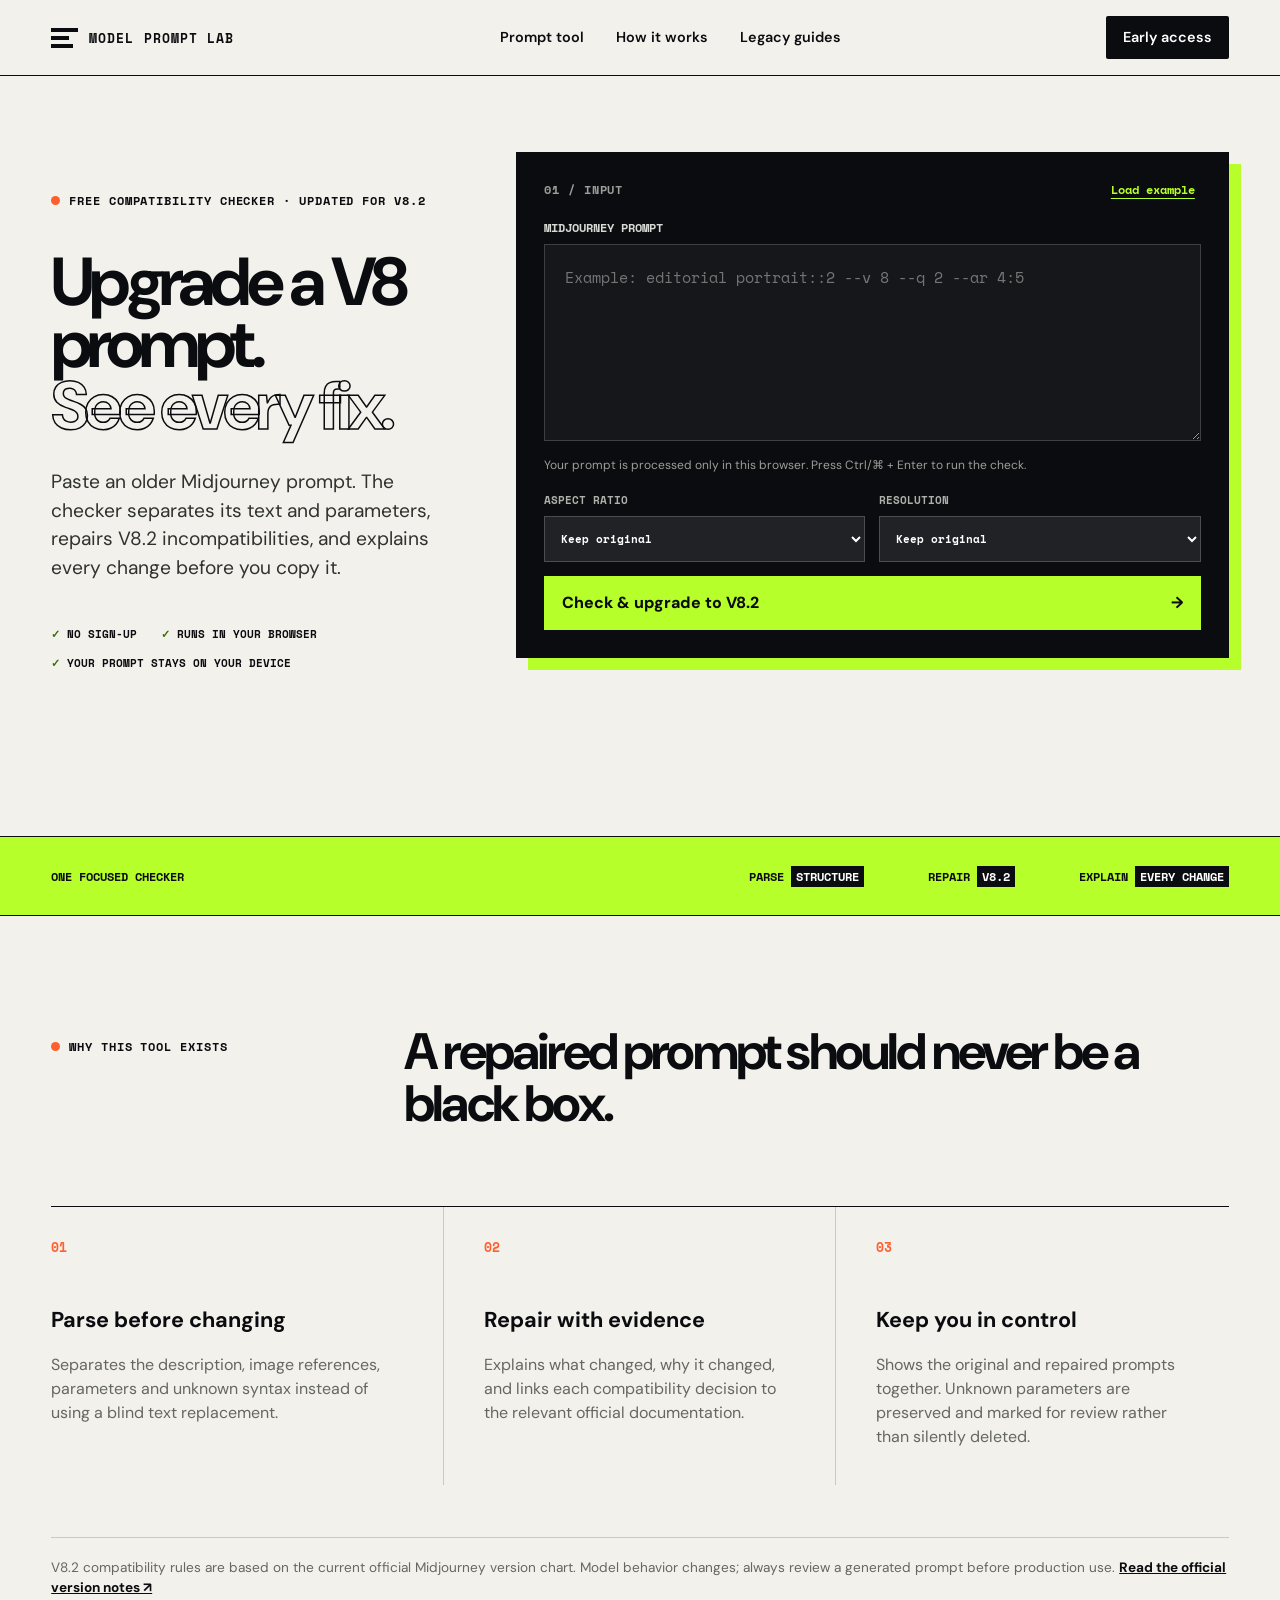
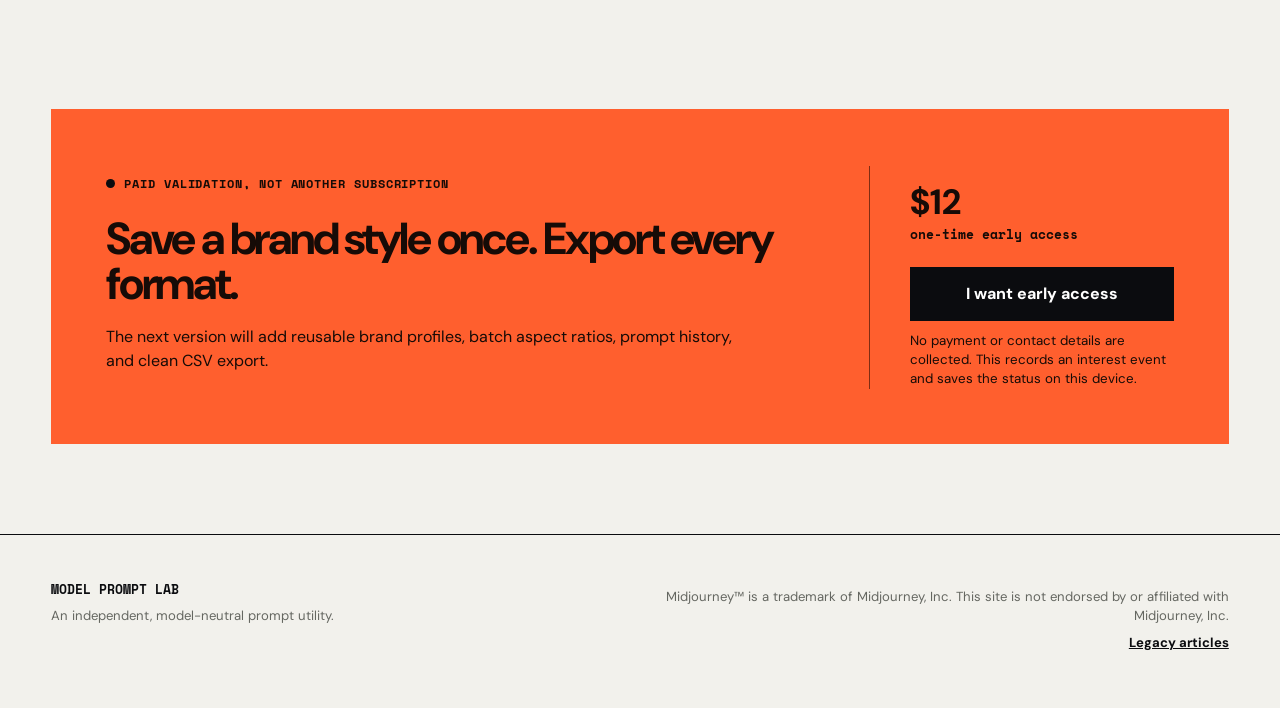
==== commit 519d78db: "feat: launch explainable V8.2 prompt upgrader" ====
--- a/index.html
+++ b/index.html
@@ -1,635 +1,95 @@
-<!DOCTYPE html>
+<!doctype html>
 <html lang="en">
 <head>
-    <meta charset="UTF-8">
-    <meta name="viewport" content="width=device-width, initial-scale=1.0">
-    <title>Midjourney V8 Guide - Tutorials, Prompt Generator & Tips | midjourney-v8.com</title>
-    <meta name="description" content="Master Midjourney V8 with our comprehensive guides, free prompt generator tool, and expert tutorials. Explore native 2K HD mode, new features, and pro tips.">
-    <meta name="keywords" content="midjourney v8, midjourney v8 tutorial, midjourney v8 prompt generator, midjourney v8 guide, midjourney v8 new features, AI image generator">
-    <meta name="robots" content="index, follow">
-    <link rel="icon" type="image/png" href="images/logo.png">
-    <link rel="apple-touch-icon" href="images/logo.png">
-    <link rel="canonical" href="https://midjourney-v8.com/">
-    <link rel="alternate" hreflang="en" href="https://midjourney-v8.com/" />
-    <link rel="alternate" hreflang="id" href="https://midjourney-v8.com/id/" />
-    <link rel="alternate" hreflang="x-default" href="https://midjourney-v8.com/" />
-    
-    <!-- Open Graph -->
-    <meta property="og:title" content="Midjourney V8 Guide - Tutorials, Prompt Generator & Tips">
-    <meta property="og:description" content="Master Midjourney V8 with comprehensive guides, free prompt generator, and expert tutorials.">
-    <meta property="og:type" content="website">
-    <meta property="og:url" content="https://midjourney-v8.com/">
-    <meta property="og:image" content="https://midjourney-v8.com/assets/og-image.jpg">
-    
-    <!-- Twitter Card -->
-    <meta name="twitter:card" content="summary_large_image">
-    <meta name="twitter:title" content="Midjourney V8 Guide - Tutorials, Prompt Generator & Tips">
-    <meta name="twitter:description" content="Master Midjourney V8 with comprehensive guides, free prompt generator, and expert tutorials.">
-    
-    <!-- Structured Data -->
-    <script type="application/ld+json">
-    {
-        "@context": "https://schema.org",
-        "@type": "WebSite",
-        "name": "Midjourney V8 Guide",
-        "url": "https://midjourney-v8.com/",
-        "description": "Comprehensive Midjourney V8 tutorials, prompt generator, and tips",
-        "potentialAction": {
-            "@type": "SearchAction",
-            "target": "https://midjourney-v8.com/search?q={search_term_string}",
-            "query-input": "required name=search_term_string"
-        }
-    }
-    </script>
-    
-    <!-- Performance: Preload critical resources -->
-    <link rel="preload" href="images/logo.png" as="image">
-    <link rel="preload" href="css/style.css" as="style">
-    <link rel="preload" href="js/main.js" as="script">
-    <link rel="dns-prefetch" href="https://www.clarity.ms">
-
-    <!-- Fonts -->
-    <link rel="preconnect" href="https://fonts.googleapis.com">
-    <link rel="preconnect" href="https://fonts.gstatic.com" crossorigin>
-    <link rel="preload" href="https://fonts.googleapis.com/css2?family=Inter:wght@300;400;500;600;700;800;900&family=JetBrains+Mono:wght@400;500;600&display=swap" as="style" onload="this.onload=null;this.rel='stylesheet'">
-    <noscript><link href="https://fonts.googleapis.com/css2?family=Inter:wght@300;400;500;600;700;800;900&family=JetBrains+Mono:wght@400;500;600&display=swap" rel="stylesheet"></noscript>
-    
-    <link rel="stylesheet" href="css/style.css">
-<script type="text/javascript">
-    (function(c,l,a,r,i,t,y){
-        c[a]=c[a]||function(){(c[a].q=c[a].q||[]).push(arguments)};
-        t=l.createElement(r);t.async=1;t.src="https://www.clarity.ms/tag/"+i;
-        y=l.getElementsByTagName(r)[0];y.parentNode.insertBefore(t,y);
-    })(window, document, "clarity", "script", "vxs1tgdqes");
-</script>
+  <meta charset="utf-8">
+  <meta name="viewport" content="width=device-width, initial-scale=1">
+  <title>Midjourney V8 to V8.2 Prompt Upgrader & Parameter Checker</title>
+  <meta name="description" content="Check and upgrade an older Midjourney V8 prompt for V8.2. See every incompatible parameter, why it changed, and a clean prompt you can copy.">
+  <meta name="robots" content="index,follow">
+  <link rel="canonical" href="https://midjourney-v8.com/">
+  <link rel="alternate" hreflang="en" href="https://midjourney-v8.com/">
+  <link rel="alternate" hreflang="id" href="https://midjourney-v8.com/id/">
+  <link rel="alternate" hreflang="x-default" href="https://midjourney-v8.com/">
+  <meta property="og:title" content="Midjourney V8 to V8.2 Prompt Upgrader">
+  <meta property="og:description" content="Find incompatible parameters, understand every change, and copy a repaired V8.2 prompt.">
+  <meta property="og:type" content="website">
+  <meta property="og:url" content="https://midjourney-v8.com/">
+  <meta name="twitter:card" content="summary">
+  <link rel="icon" type="image/svg+xml" href="data:image/svg+xml,%3Csvg xmlns='http://www.w3.org/2000/svg' viewBox='0 0 64 64'%3E%3Crect width='64' height='64' rx='15' fill='%23080a0f'/%3E%3Cpath d='M14 18h36v7H14zm0 14h23v7H14zm0 14h31v7H14z' fill='%23a3ff12'/%3E%3C/svg%3E">
+  <link rel="preconnect" href="https://fonts.googleapis.com">
+  <link rel="preconnect" href="https://fonts.gstatic.com" crossorigin>
+  <link href="https://fonts.googleapis.com/css2?family=DM+Sans:wght@400;500;600;700&family=Space+Mono:wght@400;700&display=swap" rel="stylesheet">
+  <link rel="stylesheet" href="css/tool.css">
+  <script type="application/ld+json">
+  {"@context":"https://schema.org","@type":"WebApplication","name":"Midjourney V8 to V8.2 Prompt Upgrader","applicationCategory":"DesignApplication","operatingSystem":"Any","offers":{"@type":"Offer","price":"0","priceCurrency":"USD"},"description":"A browser-based Midjourney V8.2 prompt compatibility checker with explainable fixes."}
+  </script>
+  <script>
+    (function(c,l,a,r,i,t,y){c[a]=c[a]||function(){(c[a].q=c[a].q||[]).push(arguments)};t=l.createElement(r);t.async=1;t.src="https://www.clarity.ms/tag/"+i;y=l.getElementsByTagName(r)[0];y.parentNode.insertBefore(t,y)})(window,document,"clarity","script","vxs1tgdqes");
+  </script>
 </head>
 <body>
-    <!-- Navigation -->
-    <nav class="navbar" id="navbar">
-        <div class="container nav-container">
-            <a href="/" class="nav-logo">
-                <img src="images/logo.png" alt="MJV8 Logo" class="logo-img" width="32" height="32" fetchpriority="high">
-                <span class="logo-text">MJ<span class="logo-highlight">V8</span></span>
-            </a>
-            <div class="nav-links" id="nav-links">
-                <a href="#features" class="nav-link">Features</a>
-                <a href="#prompt-generator" class="nav-link">Prompt Generator</a>
-                <a href="#tutorials" class="nav-link">Tutorials</a>
-                <a href="#comparison" class="nav-link">V7 vs V8</a>
-                <a href="/blog" class="nav-link">Blog</a>
-                <a href="#prompt-generator" class="btn btn-primary btn-lg nav-cta-mobile">�?Try Generator</a>
-            </div>
-            <div class="nav-actions">
-                <a href="#prompt-generator" class="btn btn-primary btn-sm">Try Generator</a>
-                <button class="mobile-toggle" id="mobile-toggle" aria-label="Toggle menu">
-                    <span></span><span></span><span></span>
-                </button>
-            </div>
+  <header class="site-header">
+    <a class="brand" href="/" aria-label="Model Prompt Lab home"><span class="brand-mark" aria-hidden="true"><i></i><i></i><i></i></span><span>MODEL PROMPT LAB</span></a>
+    <nav aria-label="Main navigation"><a href="#tool">Prompt tool</a><a href="#how-it-works">How it works</a><a href="/blog">Legacy guides</a></nav>
+    <a class="header-cta" href="#early-access">Early access</a>
+  </header>
+
+  <main>
+    <section class="tool-hero" id="tool">
+      <div class="intro">
+        <p class="eyebrow">Free compatibility checker · Updated for V8.2</p>
+        <h1>Upgrade a V8 prompt.<br><span>See every fix.</span></h1>
+        <p class="lede">Paste an older Midjourney prompt. The checker separates its text and parameters, repairs V8.2 incompatibilities, and explains every change before you copy it.</p>
+        <div class="trust-row"><span>No sign-up</span><span>Runs in your browser</span><span>Your prompt stays on your device</span></div>
+      </div>
+
+      <div class="workspace" aria-label="Midjourney V8.2 prompt checker">
+        <div class="workspace-topline"><span class="step-label">01 / INPUT</span><button class="text-button" id="sample-button" type="button">Load example</button></div>
+        <label class="input-label" for="source-prompt">Midjourney prompt</label>
+        <textarea id="source-prompt" rows="6" aria-describedby="prompt-help prompt-error" placeholder="Example: editorial portrait::2 --v 8 --q 2 --ar 4:5"></textarea>
+        <p class="input-help" id="prompt-help">Your prompt is processed only in this browser. Press Ctrl/⌘ + Enter to run the check.</p>
+        <p class="input-error" id="prompt-error" role="alert" hidden>Paste a prompt before running the check.</p>
+        <div class="controls">
+          <label>Aspect ratio<select id="aspect-ratio"><option value="">Keep original</option><option value="1:1">1:1 Square</option><option value="4:5">4:5 Portrait</option><option value="16:9">16:9 Landscape</option><option value="9:16">9:16 Vertical</option><option value="3:2">3:2 Photo</option></select></label>
+          <label>Resolution<select id="resolution"><option value="">Keep original</option><option value="hd">HD · 2048px</option><option value="sd">SD · 1024px</option></select></label>
+          <button class="primary-button" id="translate-button" type="button">Check & upgrade to V8.2 <span aria-hidden="true">→</span></button>
         </div>
-    </nav>
-
-    <!-- Hero Section -->
-    <section class="hero" id="hero">
-        <div class="hero-bg">
-            <div class="hero-gradient"></div>
-            <div class="hero-grid"></div>
-            <div class="hero-orb hero-orb-1"></div>
-            <div class="hero-orb hero-orb-2"></div>
-            <div class="hero-orb hero-orb-3"></div>
+        <div class="result-panel" id="result-panel" hidden>
+          <div class="result-head"><div><span class="step-label">02 / RESULT</span><h2 id="result-title">V8.2 prompt ready</h2></div><span class="result-status" id="result-status"></span></div>
+          <section class="output-card" aria-labelledby="clean-prompt-title">
+            <div class="output-card-head"><h3 id="clean-prompt-title">Clean V8.2 prompt</h3><button class="copy-button" id="copy-button" type="button">Copy result</button></div>
+            <output id="prompt-output"></output>
+          </section>
+          <section class="diff-section" aria-labelledby="comparison-title">
+            <div class="subsection-head"><h3 id="comparison-title">Before and after</h3><span id="change-count"></span></div>
+            <div class="diff-grid"><div><span class="diff-label removed">Original</span><pre id="original-output"></pre></div><div><span class="diff-label added">Repaired</span><pre id="repaired-output"></pre></div></div>
+          </section>
+          <section class="analysis-section" aria-labelledby="analysis-title"><div class="subsection-head"><h3 id="analysis-title">Compatibility report</h3><span>Based on official V8.2 documentation</span></div><div class="checks" id="checks" aria-live="polite"></div></section>
+          <section class="parsed-section" aria-labelledby="parsed-title"><div class="subsection-head"><h3 id="parsed-title">What the checker found</h3><span>Text, references and parameters</span></div><div class="parsed-groups" id="parsed-groups"></div></section>
+          <section class="secondary-export" aria-labelledby="export-title"><div><h3 id="export-title">Need another model?</h3><p>Convert the cleaned creative intent after reviewing the V8.2 result.</p></div><div class="export-actions"><button type="button" data-convert="flux">Export for FLUX</button><button type="button" data-convert="ideogram">Export for Ideogram</button></div><div class="converted-result" id="converted-result" hidden><div><strong id="converted-title"></strong><button class="copy-button" id="copy-converted" type="button">Copy</button></div><output id="converted-output"></output></div></section>
         </div>
-        <div class="container hero-content">
-            <div class="hero-badge">
-                <span class="badge-dot"></span>
-                <span>Alpha Released March 17, 2026</span>
-            </div>
-            <h1 class="hero-title">
-                Master <span class="gradient-text">Midjourney V8</span>
-                <br>The Future of AI Art
-            </h1>
-            <p class="hero-subtitle">
-                Native 2K resolution, unprecedented prompt understanding, and stunning aesthetic quality. 
-                Your complete guide to the most powerful AI image generator ever created.
-            </p>
-            <div class="hero-cta">
-                <a href="#prompt-generator" class="btn btn-primary btn-lg">
-                    <span class="btn-icon"><svg xmlns="http://www.w3.org/2000/svg" width="16" height="16" viewBox="0 0 24 24" fill="currentColor"><polygon points="13 2 3 14 12 14 11 22 21 10 12 10 13 2"/></svg></span>
-                    Free Prompt Generator
-                </a>
-                <a href="#tutorials" class="btn btn-outline btn-lg">
-                    <span class="btn-icon"><svg xmlns="http://www.w3.org/2000/svg" width="16" height="16" viewBox="0 0 24 24" fill="none" stroke="currentColor" stroke-width="2" stroke-linecap="round" stroke-linejoin="round"><path d="M4 19.5A2.5 2.5 0 0 1 6.5 17H20"/><path d="M6.5 2H20v20H6.5A2.5 2.5 0 0 1 4 19.5v-15A2.5 2.5 0 0 1 6.5 2z"/></svg></span>
-                    Read Tutorials
-                </a>
-            </div>
-            <div class="hero-stats">
-                <div class="stat">
-                    <span class="stat-value">2048×2048</span>
-                    <span class="stat-label">Native Resolution</span>
-                </div>
-                <div class="stat-divider"></div>
-                <div class="stat">
-                    <span class="stat-value">--hd</span>
-                    <span class="stat-label">New HD Mode</span>
-                </div>
-                <div class="stat-divider"></div>
-                <div class="stat">
-                    <span class="stat-value">10x</span>
-                    <span class="stat-label">Better Coherence</span>
-                </div>
-            </div>
-        </div>
+      </div>
     </section>
 
-    <!-- Features Section -->
-    <section class="features" id="features">
-        <div class="container">
-            <div class="section-header">
-                <span class="section-tag">What's New</span>
-                <h2 class="section-title">V8 Key Features</h2>
-                <p class="section-subtitle">Everything you need to know about the biggest upgrade in Midjourney history</p>
-            </div>
-            <div class="features-grid">
-                <div class="feature-card feature-card-large">
-                    <div class="feature-icon"><svg xmlns="http://www.w3.org/2000/svg" width="28" height="28" viewBox="0 0 24 24" fill="none" stroke="currentColor" stroke-width="2" stroke-linecap="round" stroke-linejoin="round"><rect x="2" y="2" width="20" height="20" rx="2"/><path d="M7 8h2v8H7z"/><path d="M15 8h2v8h-2z"/><path d="M9 12h6"/></svg></div>
-                    <h3>Native 2K HD Resolution</h3>
-                    <p>The new <code>--hd</code> mode renders images at 2048×2048 natively. No more upscaling artifacts or blurry details. Every pixel is generated from scratch.</p>
-                    <div class="feature-tag">Game Changer</div>
-                </div>
-                <div class="feature-card">
-                    <div class="feature-icon"><svg xmlns="http://www.w3.org/2000/svg" width="28" height="28" viewBox="0 0 24 24" fill="none" stroke="currentColor" stroke-width="2" stroke-linecap="round" stroke-linejoin="round"><path d="M12 2a5 5 0 0 1 5 5c0 1.5-.7 2.8-1.8 3.7L12 13l-3.2-2.3A5 5 0 0 1 12 2z"/><path d="M12 13v9"/><path d="M9 18h6"/><circle cx="12" cy="7" r="1.5"/><path d="M7.5 7a4.5 4.5 0 0 1 9 0"/><path d="M5.5 11a6.5 6.5 0 0 1 13 0"/></svg></div>
-                    <h3>Superior Prompt Understanding</h3>
-                    <p>V8 follows complex, multi-layered prompts with unprecedented accuracy. Describe exactly what you want, and V8 delivers.</p>
-                </div>
-                <div class="feature-card">
-                    <div class="feature-icon"><svg xmlns="http://www.w3.org/2000/svg" width="28" height="28" viewBox="0 0 24 24" fill="none" stroke="currentColor" stroke-width="2" stroke-linecap="round" stroke-linejoin="round"><circle cx="13.5" cy="6.5" r="2"/><circle cx="17.5" cy="10.5" r="2"/><circle cx="8.5" cy="7.5" r="2"/><circle cx="6.5" cy="12.5" r="2"/><path d="M12 2C6.5 2 2 6.5 2 12s4.5 10 10 10c.9 0 1.7-.8 1.7-1.7 0-.4-.2-.8-.4-1.1-.3-.3-.4-.7-.4-1.1 0-.9.8-1.7 1.7-1.7H16c3.3 0 6-2.7 6-6 0-5.5-4.5-9.6-10-9.4z"/></svg></div>
-                    <h3>Enhanced Aesthetics</h3>
-                    <p>Better understanding of your aesthetic preferences. V8 learns your style and produces images that match your creative vision.</p>
-                </div>
-                <div class="feature-card">
-                    <div class="feature-icon"><svg xmlns="http://www.w3.org/2000/svg" width="28" height="28" viewBox="0 0 24 24" fill="none" stroke="currentColor" stroke-width="2" stroke-linecap="round" stroke-linejoin="round"><path d="M10 13a5 5 0 0 0 7.5.5l3-3a5 5 0 0 0-7-7l-1.8 1.7"/><path d="M14 11a5 5 0 0 0-7.5-.5l-3 3a5 5 0 0 0 7 7l1.8-1.7"/></svg></div>
-                    <h3>Image Coherence</h3>
-                    <p>Dramatically improved spatial coherence. Characters, objects, and scenes maintain consistent proportions and relationships.</p>
-                </div>
-                <div class="feature-card">
-                    <div class="feature-icon"><svg xmlns="http://www.w3.org/2000/svg" width="28" height="28" viewBox="0 0 24 24" fill="none" stroke="currentColor" stroke-width="2" stroke-linecap="round" stroke-linejoin="round"><rect x="2" y="3" width="20" height="14" rx="2"/><line x1="8" y1="21" x2="16" y2="21"/><line x1="12" y1="17" x2="12" y2="21"/></svg></div>
-                    <h3>Web Interface</h3>
-                    <p>V8 Alpha is available directly on alpha.midjourney.com. Create stunning art right in your browser �?no Discord required.</p>
-                </div>
-                <div class="feature-card">
-                    <div class="feature-icon"><svg xmlns="http://www.w3.org/2000/svg" width="28" height="28" viewBox="0 0 24 24" fill="none" stroke="currentColor" stroke-width="2" stroke-linecap="round" stroke-linejoin="round"><path d="M3.85 8.62a4 4 0 0 1 4.78-4.77 4 4 0 0 1 6.74 0 4 4 0 0 1 4.78 4.78 4 4 0 0 1 0 6.74 4 4 0 0 1-4.77 4.78 4 4 0 0 1-6.75 0 4 4 0 0 1-4.78-4.77 4 4 0 0 1 0-6.76z"/><path d="M9 12h6"/><path d="M12 9v6"/></svg></div>
-                    <h3>Style Personalization</h3>
-                    <p>Advanced style transfer and personalization. V8 understands style references better than any previous version.</p>
-                </div>
-            </div>
-        </div>
+    <section class="model-strip" aria-label="Tool capabilities"><p>ONE FOCUSED CHECKER</p><div><span>PARSE <b>STRUCTURE</b></span><span>REPAIR <b>V8.2</b></span><span>EXPLAIN <b>EVERY CHANGE</b></span></div></section>
+    <section class="explanation" id="how-it-works">
+      <div class="section-heading"><p class="eyebrow">Why this tool exists</p><h2>A repaired prompt should never be a black box.</h2></div>
+      <div class="reason-grid">
+        <article><span>01</span><h3>Parse before changing</h3><p>Separates the description, image references, parameters and unknown syntax instead of using a blind text replacement.</p></article>
+        <article><span>02</span><h3>Repair with evidence</h3><p>Explains what changed, why it changed, and links each compatibility decision to the relevant official documentation.</p></article>
+        <article><span>03</span><h3>Keep you in control</h3><p>Shows the original and repaired prompts together. Unknown parameters are preserved and marked for review rather than silently deleted.</p></article>
+      </div>
+      <p class="source-note">V8.2 compatibility rules are based on the current official Midjourney version chart. Model behavior changes; always review a generated prompt before production use. <a href="https://docs.midjourney.com/hc/en-us/articles/32199405667853-Version" target="_blank" rel="noopener">Read the official version notes ↗</a></p>
     </section>
 
-    <!-- Inspiration Showcase Section -->
-    <style>
-        .showcase { padding: 5rem 0; background-color: var(--bg-alt, #0f172a); }
-        .showcase-grid { display: grid; grid-template-columns: repeat(auto-fit, minmax(280px, 1fr)); gap: 2rem; margin-top: 3rem; }
-        .showcase-card { background: var(--bg-card, #1e293b); border: 1px solid var(--border-color, #334155); border-radius: 16px; overflow: hidden; transition: transform 0.3s ease; display: flex; flex-direction: column; }
-        .showcase-card:hover { transform: translateY(-5px); border-color: var(--primary-light, #8b5cf6); }
-        .showcase-content { padding: 1.5rem; flex: 1; display: flex; flex-direction: column; }
-        .showcase-content h3 { font-size: 1.25rem; font-weight: 600; margin-bottom: 0.5rem; color: var(--text-light, #f8fafc); }
-        .showcase-desc { font-size: 0.9rem; color: var(--text-muted, #94a3b8); margin-bottom: 1.5rem; flex: 1; }
-        .prompt-box { background: var(--bg-dark, #0f172a); padding: 1rem; border-radius: 8px; border: 1px solid var(--border-color, #334155); position: relative; }
-        .prompt-text { font-family: 'JetBrains Mono', monospace; font-size: 0.8rem; color: var(--text-main, #cbd5e1); margin-bottom: 1rem; word-break: break-all; }
-        .copy-prompt-btn { width: 100%; border-color: var(--primary-color, #6d28d9); color: var(--primary-light, #8b5cf6); }
-        .copy-prompt-btn:hover { background: var(--primary-color, #6d28d9); color: white; }
-    </style>
-    <section class="showcase" id="showcase">
-        <div class="container">
-            <div class="section-header">
-                <span class="section-tag">Inspiration</span>
-                <h2 class="section-title">Popular V8 Prompts</h2>
-                <p class="section-subtitle">Copy these tested prompts to start generating professional assets instantly.</p>
-            </div>
-            <div class="showcase-grid">
-                <!-- E-commerce -->
-                <div class="showcase-card">
-                    <div class="showcase-img-wrapper">
-                        <img src="images/showcase/perfume.png" alt="E-commerce Product Photo generated by Midjourney V8" loading="lazy" style="width: 100%; height: 200px; object-fit: cover;">
-                    </div>
-                    <div class="showcase-content">
-                        <h3>🛍�?E-commerce Product</h3>
-                        <p class="showcase-desc">High-end product photography for shop listings.</p>
-                        <div class="prompt-box">
-                            <p class="prompt-text" id="prompt-1">Commercial photography of a luxury perfume bottle resting on a clear water ripple surface, studio lighting, macro photography, 8k, photorealistic --v 8 --hd</p>
-                            <button class="btn btn-sm btn-outline copy-prompt-btn" onclick="navigator.clipboard.writeText(document.getElementById('prompt-1').innerText); this.innerText='�?Copied!'; setTimeout(() => this.innerText='📋 Copy Prompt', 2000);">📋 Copy Prompt</button>
-                        </div>
-                    </div>
-                </div>
-                <!-- UX/UI -->
-                <div class="showcase-card">
-                    <div class="showcase-img-wrapper">
-                        <img src="images/showcase/ui.png" alt="Modern minimal dashboard UI interface concept" loading="lazy" style="width: 100%; height: 200px; object-fit: cover; object-position: top;">
-                    </div>
-                    <div class="showcase-content">
-                        <h3>💻 UI/UX Assets</h3>
-                        <p class="showcase-desc">Modern glassmorphism elements for web design.</p>
-                        <div class="prompt-box">
-                            <p class="prompt-text" id="prompt-2">A modern minimal dashboard UI interface concept, glassmorphism, flat design, dribbble style, vibrant colors, futuristic --v 8 --ar 16:9</p>
-                            <button class="btn btn-sm btn-outline copy-prompt-btn" onclick="navigator.clipboard.writeText(document.getElementById('prompt-2').innerText); this.innerText='�?Copied!'; setTimeout(() => this.innerText='📋 Copy Prompt', 2000);">📋 Copy Prompt</button>
-                        </div>
-                    </div>
-                </div>
-                <!-- Social Media -->
-                <div class="showcase-card">
-                    <div class="showcase-img-wrapper">
-                        <img src="images/showcase/portrait.png" alt="Hyper-realistic cinematic portrait of a fashion model" loading="lazy" style="width: 100%; height: 200px; object-fit: cover;">
-                    </div>
-                    <div class="showcase-content">
-                        <h3>📸 Social Media Portraits</h3>
-                        <p class="showcase-desc">Hyper-realistic influencers and models.</p>
-                        <div class="prompt-box">
-                            <p class="prompt-text" id="prompt-3">A hyper-realistic cinematic portrait of a beautiful fashion model, street fashion, shot on 35mm lens, Kodak Portra 400, cinematic lighting --v 8 --ar 4:5</p>
-                            <button class="btn btn-sm btn-outline copy-prompt-btn" onclick="navigator.clipboard.writeText(document.getElementById('prompt-3').innerText); this.innerText='�?Copied!'; setTimeout(() => this.innerText='📋 Copy Prompt', 2000);">📋 Copy Prompt</button>
-                        </div>
-                    </div>
-                </div>
-                <!-- Anime -->
-                <div class="showcase-card">
-                    <div class="showcase-img-wrapper">
-                        <img src="images/showcase/mascot.png" alt="Cute cybernetic cat mascot popmart blind box toy" loading="lazy" style="width: 100%; height: 200px; object-fit: cover;">
-                    </div>
-                    <div class="showcase-content">
-                        <h3>🎨 Anime / Mascots</h3>
-                        <p class="showcase-desc">Pop-mart style blind box designs.</p>
-                        <div class="prompt-box">
-                            <p class="prompt-text" id="prompt-4">A cute cybernetic cat mascot, popmart blind box toy style, chibi anime, 3d render, octane render, pastel colors, clean background --v 8 --ar 1:1</p>
-                            <button class="btn btn-sm btn-outline copy-prompt-btn" onclick="navigator.clipboard.writeText(document.getElementById('prompt-4').innerText); this.innerText='�?Copied!'; setTimeout(() => this.innerText='📋 Copy Prompt', 2000);">📋 Copy Prompt</button>
-                        </div>
-                    </div>
-                </div>
-            </div>
-        </div>
+    <section class="early-access" id="early-access">
+      <div><p class="eyebrow">Paid validation, not another subscription</p><h2>Save a brand style once. Export every format.</h2><p>The next version will add reusable brand profiles, batch aspect ratios, prompt history, and clean CSV export.</p></div>
+      <div class="offer"><p><strong>$12</strong> one-time early access</p><button id="interest-button" type="button">I want early access</button><small id="interest-status">No payment or contact details are collected. This records an interest event and saves the status on this device.</small></div>
     </section>
+  </main>
 
-    <!-- Prompt Generator Section -->
-    <section class="prompt-generator" id="prompt-generator">
-        <div class="container">
-            <div class="section-header">
-                <span class="section-tag">Free Tool</span>
-                <h2 class="section-title">V8 Prompt Generator</h2>
-                <p class="section-subtitle">Build perfect Midjourney V8 prompts with our visual builder. Select style, subject, and parameters �?copy and paste into Midjourney.</p>
-            </div>
-            
-            <div class="generator-wrapper">
-                <div class="generator-panel">
-                    <!-- Subject -->
-                    <div class="gen-section">
-                        <label class="gen-label">📷 Subject</label>
-                        <input type="text" class="gen-input" id="gen-subject" placeholder="e.g., a futuristic city at sunset, a portrait of a warrior princess...">
-                    </div>
-
-                    <!-- Style -->
-                    <div class="gen-section">
-                        <label class="gen-label">🎨 Art Style</label>
-                        <div class="gen-chips" id="gen-style">
-                            <button class="chip" data-value="photorealistic">📸 Photorealistic</button>
-                            <button class="chip" data-value="digital art">🖌️Digital Art</button>
-                            <button class="chip" data-value="oil painting">🎨 Oil Painting</button>
-                            <button class="chip" data-value="watercolor">💧 Watercolor</button>
-                            <button class="chip" data-value="anime">🌸 Anime</button>
-                            <button class="chip" data-value="3D render">🔮 3D Render</button>
-                            <button class="chip" data-value="cyberpunk">🌆 Cyberpunk</button>
-                            <button class="chip" data-value="fantasy art">🐉 Fantasy</button>
-                            <button class="chip" data-value="minimalist">�?Minimalist</button>
-                            <button class="chip" data-value="pixel art">👾 Pixel Art</button>
-                            <button class="chip" data-value="studio ghibli style">🏯 Ghibli</button>
-                            <button class="chip" data-value="cinematic">🎬 Cinematic</button>
-                        </div>
-                    </div>
-
-                    <!-- Lighting -->
-                    <div class="gen-section">
-                        <label class="gen-label">💡 Lighting</label>
-                        <div class="gen-chips" id="gen-lighting">
-                            <button class="chip" data-value="golden hour lighting">🌅 Golden Hour</button>
-                            <button class="chip" data-value="dramatic lighting">🔦 Dramatic</button>
-                            <button class="chip" data-value="soft diffused light">☁️ Soft Light</button>
-                            <button class="chip" data-value="neon lighting">💜 Neon</button>
-                            <button class="chip" data-value="studio lighting">📷 Studio</button>
-                            <button class="chip" data-value="natural sunlight">☀️Natural</button>
-                            <button class="chip" data-value="backlit silhouette">🌄 Backlit</button>
-                            <button class="chip" data-value="volumetric fog">🌫️Volumetric</button>
-                        </div>
-                    </div>
-
-                    <!-- Camera / Composition -->
-                    <div class="gen-section">
-                        <label class="gen-label">📐 Composition</label>
-                        <div class="gen-chips" id="gen-composition">
-                            <button class="chip" data-value="close-up shot">🔍 Close-up</button>
-                            <button class="chip" data-value="wide angle shot">🌍 Wide Angle</button>
-                            <button class="chip" data-value="bird's eye view">🦅 Bird's Eye</button>
-                            <button class="chip" data-value="low angle shot">⬆️ Low Angle</button>
-                            <button class="chip" data-value="portrait shot">👤 Portrait</button>
-                            <button class="chip" data-value="macro photography">🔬 Macro</button>
-                        </div>
-                    </div>
-
-                    <!-- V8 Parameters -->
-                    <div class="gen-section">
-                        <label class="gen-label">⚙️ V8 Parameters</label>
-                        <div class="gen-params">
-                            <div class="param-group">
-                                <label class="param-label">Aspect Ratio</label>
-                                <select class="param-select" id="param-ar">
-                                    <option value="">Default (1:1)</option>
-                                    <option value="--ar 16:9">16:9 Landscape</option>
-                                    <option value="--ar 9:16">9:16 Portrait</option>
-                                    <option value="--ar 4:3">4:3 Standard</option>
-                                    <option value="--ar 3:4">3:4 Portrait</option>
-                                    <option value="--ar 21:9">21:9 Ultra Wide</option>
-                                    <option value="--ar 2:3">2:3 Poster</option>
-                                </select>
-                            </div>
-                            <div class="param-group">
-                                <label class="param-label">Stylize <span id="stylize-val">100</span></label>
-                                <input type="range" class="param-range" id="param-stylize" min="0" max="1000" value="100" step="10">
-                            </div>
-                            <div class="param-group">
-                                <label class="param-label">Chaos <span id="chaos-val">0</span></label>
-                                <input type="range" class="param-range" id="param-chaos" min="0" max="100" value="0" step="5">
-                            </div>
-                            <div class="param-group param-toggles">
-                                <label class="toggle-label">
-                                    <input type="checkbox" id="param-hd"> <span class="toggle-text">--hd (2K Resolution)</span>
-                                </label>
-                                <label class="toggle-label">
-                                    <input type="checkbox" id="param-v8" checked> <span class="toggle-text">--v 8</span>
-                                </label>
-                            </div>
-                        </div>
-                    </div>
-
-                    <!-- Extra Details -->
-                    <div class="gen-section">
-                        <label class="gen-label">�?Extra Details (optional)</label>
-                        <input type="text" class="gen-input" id="gen-extra" placeholder="e.g., highly detailed, 8k, sharp focus, vibrant colors...">
-                    </div>
-                </div>
-
-                <!-- Output -->
-                <div class="generator-output">
-                    <div class="output-header">
-                        <h3>Generated Prompt</h3>
-                        <div class="output-actions">
-                            <button class="btn btn-sm btn-outline" id="btn-random" title="Random Prompt">🎲 Random</button>
-                            <button class="btn btn-sm btn-primary" id="btn-copy" title="Copy to Clipboard">📋 Copy</button>
-                        </div>
-                    </div>
-                    <div class="output-box" id="output-box">
-                        <p class="output-placeholder">Start building your prompt above...</p>
-                    </div>
-                    <div class="output-tip">
-                        <span>💡</span> Paste this prompt directly into Midjourney's <code>/imagine</code> command
-                    </div>
-                </div>
-            </div>
-        </div>
-    </section>
-
-    <!-- Comparison Section -->
-    <section class="comparison" id="comparison">
-        <div class="container">
-            <div class="section-header">
-                <span class="section-tag">Side by Side</span>
-                <h2 class="section-title">V7 vs V8 Comparison</h2>
-                <p class="section-subtitle">See the dramatic improvements V8 brings over its predecessor</p>
-            </div>
-            <div class="comparison-grid">
-                <div class="comparison-card">
-                    <div class="comparison-header">
-                        <span class="comparison-label comparison-old">V7</span>
-                        <span class="comparison-vs">VS</span>
-                        <span class="comparison-label comparison-new">V8</span>
-                    </div>
-                    <div class="comparison-item">
-                        <div class="comp-row">
-                            <span class="comp-feature">Max Native Resolution</span>
-                            <span class="comp-v7">1024×1024</span>
-                            <span class="comp-v8">2048×2048 🆕</span>
-                        </div>
-                        <div class="comp-row">
-                            <span class="comp-feature">Complex Prompt Adherence</span>
-                            <span class="comp-v7">Good</span>
-                            <span class="comp-v8">Excellent 🔥</span>
-                        </div>
-                        <div class="comp-row">
-                            <span class="comp-feature">Image Coherence</span>
-                            <span class="comp-v7">Good</span>
-                            <span class="comp-v8">Superior 🔥</span>
-                        </div>
-                        <div class="comp-row">
-                            <span class="comp-feature">Style Understanding</span>
-                            <span class="comp-v7">Moderate</span>
-                            <span class="comp-v8">Advanced 🔥</span>
-                        </div>
-                        <div class="comp-row">
-                            <span class="comp-feature">Aesthetic Personalization</span>
-                            <span class="comp-v7">Basic</span>
-                            <span class="comp-v8">Deep Learning 🔥</span>
-                        </div>
-                        <div class="comp-row">
-                            <span class="comp-feature">Web Access</span>
-                            <span class="comp-v7">Discord Only</span>
-                            <span class="comp-v8">Web + Discord �?/span>
-                        </div>
-                        <div class="comp-row">
-                            <span class="comp-feature">HD Mode</span>
-                            <span class="comp-v7">Not Available</span>
-                            <span class="comp-v8">--hd Flag 🆕</span>
-                        </div>
-                    </div>
-                </div>
-            </div>
-        </div>
-    </section>
-
-    <!-- Tutorials Section -->
-    <section class="tutorials" id="tutorials">
-        <div class="container">
-            <div class="section-header">
-                <span class="section-tag">Learn</span>
-                <h2 class="section-title">V8 Tutorials & Guides</h2>
-                <p class="section-subtitle">From beginner basics to advanced techniques �?master Midjourney V8</p>
-            </div>
-            <div class="tutorials-grid">
-                <a href="/blog/getting-started-midjourney-v8" class="tutorial-card tutorial-featured">
-                    <div class="tutorial-badge">🆕 Beginner Guide</div>
-                    <div class="tutorial-content">
-                        <h3>Getting Started with Midjourney V8: Complete Beginner's Guide</h3>
-                        <p>Everything you need to know to start creating stunning AI art with Midjourney V8. Step-by-step setup, first prompt, and essential tips.</p>
-                        <div class="tutorial-meta">
-                            <span>📖 12 min read</span>
-                            <span>Mar 18, 2026</span>
-                        </div>
-                    </div>
-                </a>
-                <a href="/blog/midjourney-v8-hd-mode-guide" class="tutorial-card">
-                    <div class="tutorial-badge">🖼️Deep Dive</div>
-                    <div class="tutorial-content">
-                        <h3>V8 HD Mode: Creating Native 2K Images</h3>
-                        <p>Master the new --hd parameter for stunning 2048×2048 resolution images without upscaling artifacts.</p>
-                        <div class="tutorial-meta">
-                            <span>📖 8 min read</span>
-                            <span>Mar 18, 2026</span>
-                        </div>
-                    </div>
-                </a>
-                <a href="/blog/midjourney-v8-prompt-techniques" class="tutorial-card">
-                    <div class="tutorial-badge">💡 Advanced</div>
-                    <div class="tutorial-content">
-                        <h3>10 Advanced Prompt Techniques for V8</h3>
-                        <p>Professional prompt engineering strategies to unlock V8's full potential. Multi-prompts, weights, and style blending.</p>
-                        <div class="tutorial-meta">
-                            <span>📖 10 min read</span>
-                            <span>Mar 18, 2026</span>
-                        </div>
-                    </div>
-                </a>
-                <a href="/blog/midjourney-v7-vs-v8-comparison" class="tutorial-card">
-                    <div class="tutorial-badge">🆚 Comparison</div>
-                    <div class="tutorial-content">
-                        <h3>Midjourney V7 vs V8: 20 Side-by-Side Comparisons</h3>
-                        <p>Real-world prompt comparisons showing exactly how V8 improves over V7 across portraits, landscapes, and more.</p>
-                        <div class="tutorial-meta">
-                            <span>📖 15 min read</span>
-                            <span>Mar 18, 2026</span>
-                        </div>
-                    </div>
-                </a>
-                <a href="/blog/midjourney-v8-parameters-cheatsheet" class="tutorial-card">
-                    <div class="tutorial-badge">📋 Reference</div>
-                    <div class="tutorial-content">
-                        <h3>V8 Parameters Cheat Sheet</h3>
-                        <p>Complete reference for all V8 parameters: --ar, --hd, --stylize, --chaos, --weird, --no, and more.</p>
-                        <div class="tutorial-meta">
-                            <span>📖 5 min read</span>
-                            <span>Mar 18, 2026</span>
-                        </div>
-                    </div>
-                </a>
-            </div>
-            <div class="tutorials-cta">
-                <a href="/blog" class="btn btn-outline btn-lg">View All Tutorials <svg xmlns="http://www.w3.org/2000/svg" width="16" height="16" viewBox="0 0 24 24" fill="none" stroke="currentColor" stroke-width="2"><line x1="5" y1="12" x2="19" y2="12"/><polyline points="12 5 19 12 12 19"/></svg></a>
-            </div>
-        </div>
-    </section>
-
-
-    <!-- Blog Promotion Banner -->
-    <section class="blog-promo">
-        <div class="container">
-            <div class="blog-promo-header">
-                <div>
-                    <span class="section-tag">Blog</span>
-                    <h2 class="section-title" style="margin-top:12px;font-size:1.8rem;">Latest Articles</h2>
-                </div>
-                <a href="/blog" class="btn btn-outline btn-sm">View All �?/a>
-            </div>
-            <div class="blog-promo-grid">
-                <a href="/blog/best-midjourney-v8-prompts" class="blog-promo-card">
-                    <img src="images/blog/best-prompts.png" alt="Best Prompts" loading="lazy" width="300" height="169">
-                    <div class="blog-promo-info">
-                        <span class="blog-promo-tag">🔥 Popular</span>
-                        <h3>50 Best Midjourney V8 Prompts</h3>
-                        <p>Curated collection of stunning prompts across all categories.</p>
-                    </div>
-                </a>
-                <a href="/blog/midjourney-v8-web-interface-guide" class="blog-promo-card">
-                    <img src="images/blog/web-interface.png" alt="Web Interface" loading="lazy" width="300" height="169">
-                    <div class="blog-promo-info">
-                        <span class="blog-promo-tag">🆕 New</span>
-                        <h3>V8 Web Interface Guide</h3>
-                        <p>Master the new alpha.midjourney.com web experience.</p>
-                    </div>
-                </a>
-                <a href="/blog/midjourney-v8-pricing-plans" class="blog-promo-card">
-                    <img src="images/blog/pricing.png" alt="Pricing Plans" loading="lazy" width="300" height="169">
-                    <div class="blog-promo-info">
-                        <span class="blog-promo-tag">💰 Guide</span>
-                        <h3>V8 Pricing Plans Explained</h3>
-                        <p>Compare all plans and find the best value for your needs.</p>
-                    </div>
-                </a>
-            </div>
-        </div>
-    </section>
-
-    <!-- CTA Section -->
-    <section class="cta-section">
-        <div class="container">
-            <div class="cta-box">
-                <div class="cta-bg">
-                    <div class="cta-orb cta-orb-1"></div>
-                    <div class="cta-orb cta-orb-2"></div>
-                </div>
-                <h2>Ready to Create with V8?</h2>
-                <p>Start with our free Prompt Generator or dive into the tutorials to master Midjourney V8.</p>
-                <div class="cta-buttons">
-                    <a href="#prompt-generator" class="btn btn-primary btn-lg">�?Open Prompt Generator</a>
-                    <a href="https://alpha.midjourney.com" target="_blank" rel="noopener" class="btn btn-outline btn-lg">🌐 Visit Midjourney V8</a>
-                </div>
-            </div>
-        </div>
-    </section>    <!-- Adsterra: In-page ad slot -->
-    <section class="adsterra-wrap" aria-label="Advertisement">
-        <div class="container">
-            <div class="adsterra-slot" data-adsterra-slot="site-banner-1">
-                <!-- Adsterra code START (slot) -->
-<script async="async" data-cfasync="false" src="https://pl29193144.profitablecpmratenetwork.com/97f875144008350b04052dfeddb8f43a/invoke.js"></script>
-<div id="container-97f875144008350b04052dfeddb8f43a"></div>
-<!-- Adsterra code END (slot) -->
-            </div>
-        </div>
-    </section>
-    <!-- Footer -->
-    <footer class="footer">
-        <div class="container">
-            <div class="footer-grid">
-                <div class="footer-brand">
-                    <a href="/" class="nav-logo">
-                        <img src="images/logo.png" alt="MJV8 Logo" class="logo-img" width="32" height="32">
-                        <span class="logo-text">MJ<span class="logo-highlight">V8</span></span>
-                    </a>
-                    <p>Your comprehensive guide to Midjourney V8. Tutorials, tools, and tips for AI art creators.</p>
-                </div>
-                <div class="footer-links">
-                    <h4>Resources</h4>
-                    <a href="#prompt-generator">Prompt Generator</a>
-                    <a href="/blog">Tutorials</a>
-                    <a href="#comparison">V7 vs V8</a>
-                    <a href="#features">V8 Features</a>
-                </div>
-                <div class="footer-links">
-                    <h4>Guides</h4>
-                    <a href="/blog/getting-started-midjourney-v8">Getting Started</a>
-                    <a href="/blog/midjourney-v8-hd-mode-guide">HD Mode Guide</a>
-                    <a href="/blog/midjourney-v8-prompt-techniques">Prompt Techniques</a>
-                    <a href="/blog/midjourney-v8-parameters-cheatsheet">Parameters Cheat Sheet</a>
-                </div>
-                <div class="footer-links">
-                    <h4>Official Links</h4>
-                    <a href="https://midjourney.com" target="_blank" rel="noopener">Midjourney Official</a>
-                    <a href="https://alpha.midjourney.com" target="_blank" rel="noopener">Midjourney V8 Alpha</a>
-                    <a href="https://docs.midjourney.com" target="_blank" rel="noopener">Official Docs</a>
-                </div>
-            </div>
-            <div class="footer-bottom">
-                <p>&copy; 2026 midjourney-v8.com. This site is not affiliated with Midjourney Inc.</p>
-                <div class="footer-bottom-links">
-                    <a href="/privacy">Privacy</a>
-                    <a href="/terms">Terms</a>
-                </div>
-            </div>
-        </div>
-    </footer>
-
-    <script src="js/main.js" defer></script>
-    <script src="https://pl29193143.profitablecpmratenetwork.com/2a/15/0b/2a150bda8957f8997cd3d5baeaac64e1.js"></script>
+  <footer><div><strong>MODEL PROMPT LAB</strong><p>An independent, model-neutral prompt utility.</p></div><div><p>Midjourney™ is a trademark of Midjourney, Inc. This site is not endorsed by or affiliated with Midjourney, Inc.</p><a href="/blog">Legacy articles</a></div></footer>
+  <script src="js/prompt-engine.js" defer></script>
+  <script src="js/tool.js" defer></script>
 </body>
 </html>
-
--- a/css/tool.css
+++ b/css/tool.css
@@ -0,0 +1,12 @@
+:root{--ink:#0b0c0f;--paper:#f2f1ec;--line:#c9c8c1;--acid:#b7ff2a;--orange:#ff5f2e;--muted:#656761;--mono:"Space Mono",monospace;--sans:"DM Sans",sans-serif}
+*{box-sizing:border-box}html{scroll-behavior:smooth}body{margin:0;background:var(--paper);color:var(--ink);font-family:var(--sans);font-size:16px;line-height:1.5}button,textarea,select{font:inherit}button,a{touch-action:manipulation}a{color:inherit}button{cursor:pointer}.sr-only{position:absolute;width:1px;height:1px;padding:0;margin:-1px;overflow:hidden;clip:rect(0,0,0,0);white-space:nowrap;border:0}
+.site-header{height:76px;padding:0 4vw;display:flex;align-items:center;justify-content:space-between;border-bottom:1px solid var(--ink);background:var(--paper);position:sticky;top:0;z-index:10}.brand{display:flex;align-items:center;gap:11px;text-decoration:none;font:700 .84rem var(--mono);letter-spacing:.08em}.brand-mark{width:27px;display:grid;gap:4px}.brand-mark i{height:4px;background:var(--ink);display:block}.brand-mark i:nth-child(2){width:65%}.brand-mark i:nth-child(3){width:82%}.site-header nav{display:flex;gap:32px}.site-header nav a,.header-cta{font-weight:600;text-decoration:none;font-size:.9rem}.site-header nav a:hover{text-decoration:underline;text-underline-offset:5px}.header-cta{background:var(--ink);color:#fff;padding:11px 17px;border-radius:2px}
+.tool-hero{padding:76px 4vw 64px;display:grid;grid-template-columns:minmax(260px,.72fr) minmax(560px,1.28fr);gap:5vw;min-height:760px}.intro{padding-top:28px}.eyebrow,.step-label{font:700 .72rem var(--mono);letter-spacing:.08em;text-transform:uppercase}.eyebrow{display:flex;align-items:center;gap:9px}.eyebrow:before{content:"";width:9px;height:9px;background:var(--orange);border-radius:50%}.intro h1{font-size:clamp(3rem,5.3vw,6.4rem);line-height:.92;letter-spacing:-.07em;margin:42px 0 30px;max-width:760px}.intro h1 span{color:transparent;-webkit-text-stroke:1.5px var(--ink)}.lede{font-size:1.2rem;max-width:570px;color:#30322e}.trust-row{display:flex;flex-wrap:wrap;gap:12px 24px;margin-top:42px;font:700 .7rem var(--mono);text-transform:uppercase}.trust-row span:before{content:"✓";margin-right:7px;color:#396c00}
+.workspace{background:var(--ink);color:white;padding:28px;box-shadow:12px 12px 0 var(--acid);align-self:start;min-width:0}.workspace-topline,.result-head{display:flex;justify-content:space-between;align-items:center;gap:16px}.workspace .step-label{color:#9c9e98}.text-button{border:0;background:none;color:var(--acid);font:700 .75rem var(--mono);text-decoration:underline;text-underline-offset:4px}.input-label{display:block;margin-top:20px;font:700 .72rem var(--mono);text-transform:uppercase;color:#d8dad5}.workspace textarea{width:100%;resize:vertical;min-height:180px;margin:8px 0 0;background:#15171b;border:1px solid #3d3f43;color:white;padding:20px;font:400 .95rem/1.7 var(--mono);border-radius:0}.workspace textarea[aria-invalid="true"]{border-color:#ff7855}.input-help,.input-error{font-size:.75rem;margin:8px 0 18px}.input-help{color:#9c9e98}.input-error{color:#ffb39f}.workspace textarea:focus,.workspace select:focus,.primary-button:focus,.copy-button:focus,.export-actions button:focus{outline:3px solid var(--acid);outline-offset:2px}.controls{display:grid;grid-template-columns:1fr 1fr;gap:14px}.controls label{font:700 .68rem var(--mono);text-transform:uppercase;color:#aeb0aa}.controls select{display:block;width:100%;margin-top:8px;background:#202226;color:white;border:1px solid #4b4d51;padding:12px;min-height:46px}.primary-button{grid-column:1/-1;border:0;background:var(--acid);color:var(--ink);font-weight:800;padding:15px 18px;min-height:50px;display:flex;justify-content:space-between;align-items:center;transition:background-color .2s ease}.primary-button:hover{background:#ceff70}.primary-button:disabled{cursor:not-allowed;opacity:.58}.result-panel{margin-top:30px;border-top:1px solid #44474c;padding-top:26px}.result-head h2{font-size:1.05rem;margin:7px 0 0}.result-status{font:700 .68rem var(--mono);text-transform:uppercase;padding:7px 9px;border:1px solid}.result-status.ready{color:var(--acid);border-color:#669d17}.result-status.review{color:#ffd07a;border-color:#8d6929}.copy-button{background:transparent;color:white;border:1px solid #666a70;padding:10px 13px;min-height:44px;font:700 .72rem var(--mono);transition:border-color .2s ease}.copy-button:hover{border-color:var(--acid)}.output-card{margin-top:22px;border:1px solid #45484d;background:#121418}.output-card-head,.subsection-head{display:flex;justify-content:space-between;align-items:center;gap:15px;padding:13px 16px;border-bottom:1px solid #34373c}.output-card h3,.subsection-head h3,.secondary-export h3{font-size:.84rem;margin:0}.subsection-head>span{font:400 .65rem var(--mono);color:#969993;text-align:right}#prompt-output{display:block;min-height:112px;padding:18px;background:#f5f4ef;color:var(--ink);white-space:pre-wrap;overflow-wrap:anywhere;font:400 .84rem/1.7 var(--mono)}.diff-section,.analysis-section,.parsed-section,.secondary-export{margin-top:22px;border:1px solid #34373c}.diff-grid{display:grid;grid-template-columns:1fr 1fr}.diff-grid>div{min-width:0;padding:15px}.diff-grid>div+div{border-left:1px solid #34373c}.diff-label{display:inline-block;padding:3px 7px;margin-bottom:9px;font:700 .62rem var(--mono);text-transform:uppercase}.diff-label.removed{background:#4a201b;color:#ffc4b7}.diff-label.added{background:#263c14;color:#d7ff97}.diff-grid pre{margin:0;white-space:pre-wrap;overflow-wrap:anywhere;font:400 .72rem/1.65 var(--mono);color:#d5d7d2}.checks{display:grid;gap:10px;padding:14px}.check-item{display:block;padding:14px;border:1px solid #3b3e43;background:#15171b;font-size:.82rem;color:#d7d9d4}.check-item.fixed{border-left:3px solid var(--acid)}.check-item.review{border-left:3px solid #ffb23f}.check-item.info{border-left:3px solid #77bfff}.issue-top{display:flex;align-items:center;gap:9px}.issue-top h4{margin:0;font-size:.85rem}.issue-badge{font:700 .6rem var(--mono);text-transform:uppercase;color:var(--acid)}.check-item.review .issue-badge{color:#ffce75}.check-item.info .issue-badge{color:#8ecaff}.check-item p{margin:8px 0 12px;color:#aeb1ab}.issue-change{display:grid;grid-template-columns:1fr auto 1fr;align-items:center;gap:10px}.issue-change span{min-width:0}.issue-change small{display:block;color:#7f827c;text-transform:uppercase;font:700 .58rem var(--mono)}.issue-change code{display:block;margin-top:3px;overflow-wrap:anywhere;color:#f3f4ef}.issue-change b{color:#747770}.check-item a{display:inline-block;margin-top:11px;color:#d4ff8c;font:700 .67rem var(--mono);text-underline-offset:3px}.report-empty{display:grid;gap:4px;padding:16px;border:1px solid #486a1f;color:#ddffac}.report-empty span{color:#aeb1ab;font-size:.8rem}.parsed-groups{display:grid;gap:0}.parsed-group{display:grid;grid-template-columns:120px 1fr;gap:14px;padding:14px 16px;border-top:1px solid #292c30}.parsed-group:first-child{border-top:0}.parsed-group h4{margin:5px 0 0;font:700 .65rem var(--mono);text-transform:uppercase;color:#8f928c}.parsed-values{display:flex;flex-wrap:wrap;gap:7px;min-width:0}.parsed-chip{max-width:100%;padding:4px 8px;background:#25282c;color:#e7e9e4;font:400 .68rem/1.5 var(--mono);overflow-wrap:anywhere}.parsed-chip.parameter{color:#d8ff97}.parsed-chip.reference{color:#9fd6ff}.parsed-chip.empty{color:#858882}.secondary-export{padding:18px;display:grid;grid-template-columns:1fr auto;gap:16px;align-items:center}.secondary-export p{margin:5px 0 0;color:#a2a59f;font-size:.78rem}.export-actions{display:flex;gap:8px}.export-actions button{min-height:44px;border:1px solid #5a5d62;background:transparent;color:#fff;padding:9px 12px;font:700 .68rem var(--mono)}.export-actions button:hover{border-color:var(--acid);color:var(--acid)}.converted-result{grid-column:1/-1;border-top:1px solid #34373c;padding-top:14px}.converted-result>div{display:flex;justify-content:space-between;align-items:center}.converted-result output{display:block;margin-top:10px;padding:14px;background:#f5f4ef;color:var(--ink);white-space:pre-wrap;font:400 .76rem/1.65 var(--mono)}
+.model-strip{background:var(--acid);border-block:1px solid var(--ink);padding:19px 4vw;display:flex;align-items:center;justify-content:space-between;font:700 .72rem var(--mono)}.model-strip>div{display:flex;gap:5vw}.model-strip b{background:var(--ink);color:white;padding:2px 5px}
+.explanation{padding:110px 4vw}.section-heading{display:grid;grid-template-columns:.55fr 1.45fr;align-items:start;gap:40px}.section-heading h2{font-size:clamp(2.3rem,4vw,4.7rem);line-height:1.02;letter-spacing:-.055em;margin:0;max-width:820px}.reason-grid{display:grid;grid-template-columns:repeat(3,1fr);margin-top:76px;border-top:1px solid var(--ink)}.reason-grid article{padding:28px 40px 20px 0;border-right:1px solid var(--line);min-height:240px}.reason-grid article+article{padding-left:40px}.reason-grid article:last-child{border-right:0}.reason-grid span{font:700 .8rem var(--mono);color:var(--orange)}.reason-grid h3{font-size:1.35rem;margin:45px 0 12px}.reason-grid p{color:var(--muted);max-width:390px}.source-note{margin:52px 0 0;padding-top:20px;border-top:1px solid var(--line);font-size:.85rem;color:var(--muted)}.source-note a{font-weight:700;color:var(--ink)}
+.early-access{margin:0 4vw 90px;background:var(--orange);color:#160b07;padding:55px;display:grid;grid-template-columns:1.4fr .6fr;gap:50px;align-items:end}.early-access .eyebrow:before{background:var(--ink)}.early-access h2{font-size:clamp(2rem,3.5vw,4rem);line-height:1;margin:25px 0 18px;letter-spacing:-.05em}.early-access>div>p:last-child{max-width:650px}.offer{border-left:1px solid #7f2d13;padding-left:40px}.offer p{font:700 .8rem var(--mono)}.offer strong{font:700 2.2rem var(--sans);display:block}.offer button{width:100%;background:var(--ink);color:white;border:0;padding:15px;font-weight:800;margin:10px 0}.offer small{display:block;line-height:1.45}
+footer{border-top:1px solid var(--ink);padding:45px 4vw 55px;display:grid;grid-template-columns:1fr 1fr;gap:40px;font-size:.82rem}footer strong{font-family:var(--mono)}footer p{max-width:620px;color:var(--muted);margin:7px 0}footer>div:last-child{text-align:right}footer a{font-weight:700}
+@media(max-width:980px){.site-header nav{display:none}.tool-hero{grid-template-columns:1fr;padding-top:45px}.intro{padding-top:0}.intro h1{max-width:800px}.workspace{box-shadow:8px 8px 0 var(--acid)}.model-strip>p{display:none}.model-strip>div{width:100%;justify-content:space-between}.section-heading{grid-template-columns:1fr}.early-access{grid-template-columns:1fr}.offer{border-left:0;border-top:1px solid #7f2d13;padding:24px 0 0}}
+@media(max-width:680px){.site-header{height:65px}.brand{font-size:.72rem}.header-cta{padding:9px 11px;font-size:.8rem}.tool-hero{padding:32px 20px 54px}.intro h1{font-size:3.25rem;margin:28px 0 22px}.lede{font-size:1rem}.trust-row{display:grid;margin-top:28px}.workspace{padding:20px;box-shadow:6px 6px 0 var(--acid)}.controls{grid-template-columns:1fr}.primary-button{grid-column:1}.result-head{align-items:flex-start}.result-status{max-width:130px;text-align:center}.diff-grid{grid-template-columns:1fr}.diff-grid>div+div{border-left:0;border-top:1px solid #34373c}.subsection-head{align-items:flex-start}.issue-change{grid-template-columns:1fr}.issue-change b{transform:rotate(90deg);justify-self:start}.parsed-group{grid-template-columns:1fr;gap:7px}.secondary-export{grid-template-columns:1fr}.export-actions{display:grid}.converted-result{grid-column:1}.model-strip{padding:16px 20px}.model-strip>div{gap:10px;font-size:.58rem}.explanation{padding:78px 20px}.reason-grid{grid-template-columns:1fr;margin-top:50px}.reason-grid article,.reason-grid article+article{border-right:0;border-bottom:1px solid var(--line);padding:25px 0;min-height:0}.reason-grid h3{margin:24px 0 8px}.early-access{margin:0 20px 60px;padding:30px 24px}footer{grid-template-columns:1fr;padding:38px 20px}footer>div:last-child{text-align:left}}
+@media(prefers-reduced-motion:reduce){html{scroll-behavior:auto}}
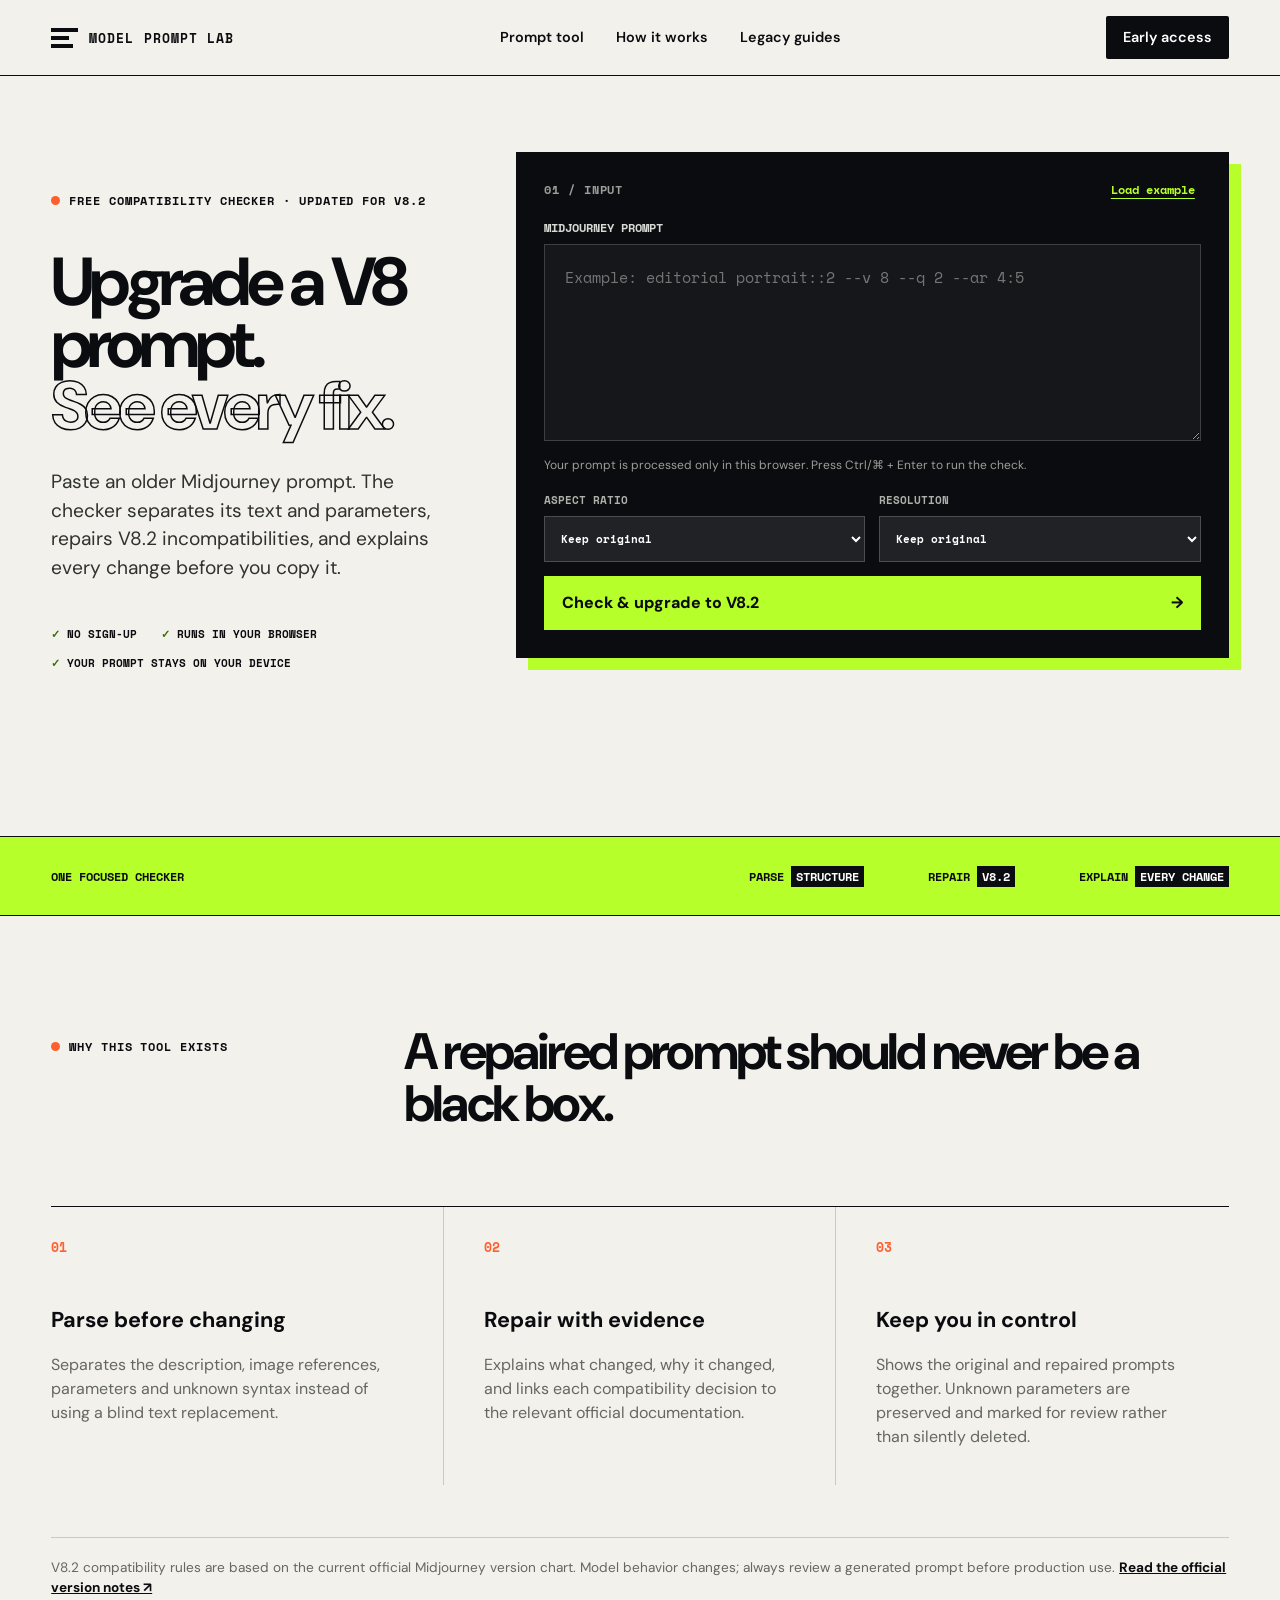
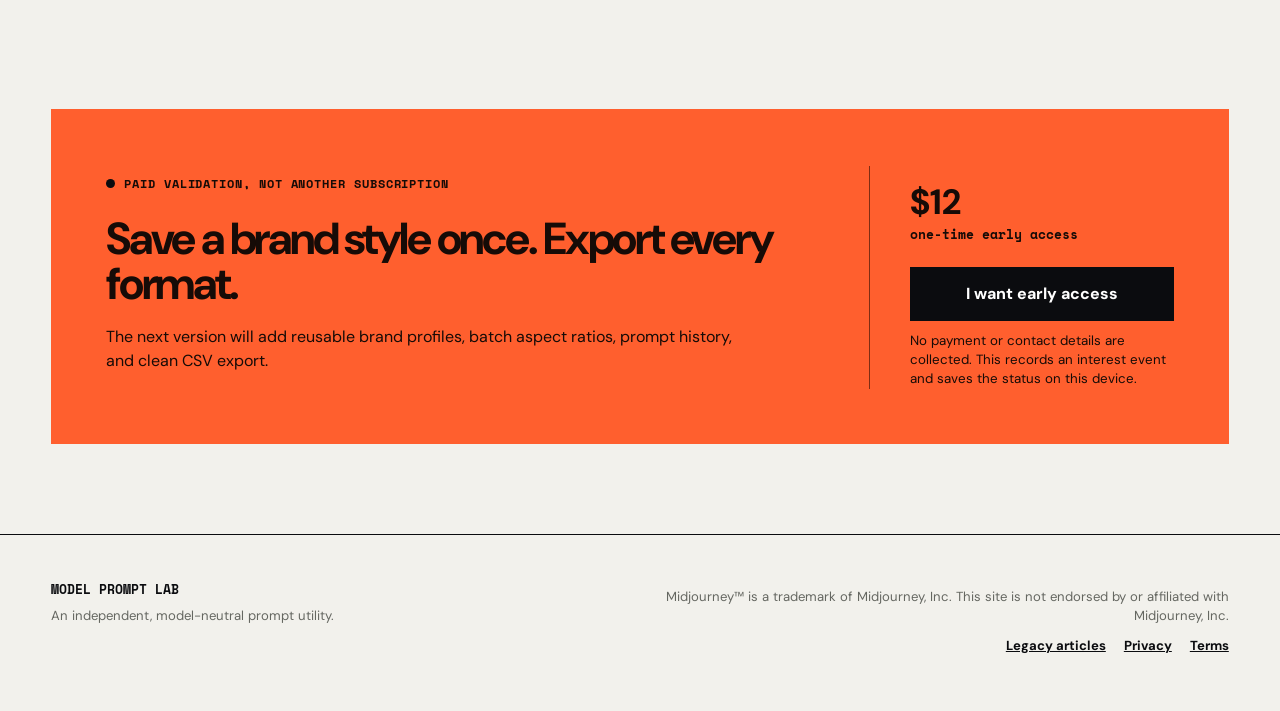
==== commit ac41f45d: "style: finish sitewide brand unification" ====
--- a/index.html
+++ b/index.html
@@ -88,7 +88,7 @@
     </section>
   </main>
 
-  <footer><div><strong>MODEL PROMPT LAB</strong><p>An independent, model-neutral prompt utility.</p></div><div><p>Midjourney™ is a trademark of Midjourney, Inc. This site is not endorsed by or affiliated with Midjourney, Inc.</p><a href="/blog">Legacy articles</a></div></footer>
+  <footer><div><strong>MODEL PROMPT LAB</strong><p>An independent, model-neutral prompt utility.</p></div><div><p>Midjourney™ is a trademark of Midjourney, Inc. This site is not endorsed by or affiliated with Midjourney, Inc.</p><div class="footer-links-inline"><a href="/blog">Legacy articles</a><a href="/privacy">Privacy</a><a href="/terms">Terms</a></div></div></footer>
   <script src="js/prompt-engine.js" defer></script>
   <script src="js/tool.js" defer></script>
 </body>
--- a/css/tool.css
+++ b/css/tool.css
@@ -7,6 +7,9 @@
 .explanation{padding:110px 4vw}.section-heading{display:grid;grid-template-columns:.55fr 1.45fr;align-items:start;gap:40px}.section-heading h2{font-size:clamp(2.3rem,4vw,4.7rem);line-height:1.02;letter-spacing:-.055em;margin:0;max-width:820px}.reason-grid{display:grid;grid-template-columns:repeat(3,1fr);margin-top:76px;border-top:1px solid var(--ink)}.reason-grid article{padding:28px 40px 20px 0;border-right:1px solid var(--line);min-height:240px}.reason-grid article+article{padding-left:40px}.reason-grid article:last-child{border-right:0}.reason-grid span{font:700 .8rem var(--mono);color:var(--orange)}.reason-grid h3{font-size:1.35rem;margin:45px 0 12px}.reason-grid p{color:var(--muted);max-width:390px}.source-note{margin:52px 0 0;padding-top:20px;border-top:1px solid var(--line);font-size:.85rem;color:var(--muted)}.source-note a{font-weight:700;color:var(--ink)}
 .early-access{margin:0 4vw 90px;background:var(--orange);color:#160b07;padding:55px;display:grid;grid-template-columns:1.4fr .6fr;gap:50px;align-items:end}.early-access .eyebrow:before{background:var(--ink)}.early-access h2{font-size:clamp(2rem,3.5vw,4rem);line-height:1;margin:25px 0 18px;letter-spacing:-.05em}.early-access>div>p:last-child{max-width:650px}.offer{border-left:1px solid #7f2d13;padding-left:40px}.offer p{font:700 .8rem var(--mono)}.offer strong{font:700 2.2rem var(--sans);display:block}.offer button{width:100%;background:var(--ink);color:white;border:0;padding:15px;font-weight:800;margin:10px 0}.offer small{display:block;line-height:1.45}
 footer{border-top:1px solid var(--ink);padding:45px 4vw 55px;display:grid;grid-template-columns:1fr 1fr;gap:40px;font-size:.82rem}footer strong{font-family:var(--mono)}footer p{max-width:620px;color:var(--muted);margin:7px 0}footer>div:last-child{text-align:right}footer a{font-weight:700}
-@media(max-width:980px){.site-header nav{display:none}.tool-hero{grid-template-columns:1fr;padding-top:45px}.intro{padding-top:0}.intro h1{max-width:800px}.workspace{box-shadow:8px 8px 0 var(--acid)}.model-strip>p{display:none}.model-strip>div{width:100%;justify-content:space-between}.section-heading{grid-template-columns:1fr}.early-access{grid-template-columns:1fr}.offer{border-left:0;border-top:1px solid #7f2d13;padding:24px 0 0}}
-@media(max-width:680px){.site-header{height:65px}.brand{font-size:.72rem}.header-cta{padding:9px 11px;font-size:.8rem}.tool-hero{padding:32px 20px 54px}.intro h1{font-size:3.25rem;margin:28px 0 22px}.lede{font-size:1rem}.trust-row{display:grid;margin-top:28px}.workspace{padding:20px;box-shadow:6px 6px 0 var(--acid)}.controls{grid-template-columns:1fr}.primary-button{grid-column:1}.result-head{align-items:flex-start}.result-status{max-width:130px;text-align:center}.diff-grid{grid-template-columns:1fr}.diff-grid>div+div{border-left:0;border-top:1px solid #34373c}.subsection-head{align-items:flex-start}.issue-change{grid-template-columns:1fr}.issue-change b{transform:rotate(90deg);justify-self:start}.parsed-group{grid-template-columns:1fr;gap:7px}.secondary-export{grid-template-columns:1fr}.export-actions{display:grid}.converted-result{grid-column:1}.model-strip{padding:16px 20px}.model-strip>div{gap:10px;font-size:.58rem}.explanation{padding:78px 20px}.reason-grid{grid-template-columns:1fr;margin-top:50px}.reason-grid article,.reason-grid article+article{border-right:0;border-bottom:1px solid var(--line);padding:25px 0;min-height:0}.reason-grid h3{margin:24px 0 8px}.early-access{margin:0 20px 60px;padding:30px 24px}footer{grid-template-columns:1fr;padding:38px 20px}footer>div:last-child{text-align:left}}
+.locale-panel{background:var(--ink);color:#fff;padding:34px;box-shadow:12px 12px 0 var(--acid);align-self:start}.locale-panel .step-label{color:#9c9e98}.locale-panel h2{font-size:clamp(1.8rem,3vw,3rem);line-height:1.02;letter-spacing:-.045em;margin:28px 0 18px}.locale-panel p{color:#c5c7c1}.locale-actions{display:grid;gap:12px;margin-top:30px}.locale-actions a{min-height:50px;padding:14px 16px;text-decoration:none;font-weight:800}.locale-actions .primary-button{display:flex}.locale-actions .secondary-link{border:1px solid #60636a;color:#fff}.locale-actions .secondary-link:hover{border-color:var(--acid);color:var(--acid)}
+.legal-main{padding:80px 4vw 110px;display:grid;grid-template-columns:minmax(220px,.45fr) minmax(0,1fr);gap:8vw}.legal-intro{position:sticky;top:120px;align-self:start}.legal-intro h1{font-size:clamp(3rem,6vw,6.5rem);line-height:.9;letter-spacing:-.07em;margin:34px 0}.legal-copy{max-width:820px}.legal-copy section{padding:0 0 34px;margin:0 0 34px;border-bottom:1px solid var(--line)}.legal-copy h2{font-size:1.45rem;margin:0 0 12px}.legal-copy p,.legal-copy li{color:#434540}.legal-copy a{font-weight:700}.legal-meta{font:700 .7rem var(--mono);text-transform:uppercase;color:var(--muted)}
+footer .footer-links-inline{display:flex;justify-content:flex-end;gap:18px;margin-top:10px}
+@media(max-width:980px){.site-header nav{display:none}.tool-hero{grid-template-columns:1fr;padding-top:45px}.intro{padding-top:0}.intro h1{max-width:800px}.workspace,.locale-panel{box-shadow:8px 8px 0 var(--acid)}.model-strip>p{display:none}.model-strip>div{width:100%;justify-content:space-between}.section-heading{grid-template-columns:1fr}.early-access{grid-template-columns:1fr}.offer{border-left:0;border-top:1px solid #7f2d13;padding:24px 0 0}.legal-main{grid-template-columns:1fr}.legal-intro{position:static}}
+@media(max-width:680px){.site-header{height:65px}.brand{font-size:.72rem}.header-cta{padding:9px 11px;font-size:.8rem}.tool-hero{padding:32px 20px 54px}.intro h1{font-size:3.25rem;margin:28px 0 22px}.lede{font-size:1rem}.trust-row{display:grid;margin-top:28px}.workspace,.locale-panel{padding:20px;box-shadow:6px 6px 0 var(--acid)}.controls{grid-template-columns:1fr}.primary-button{grid-column:1}.result-head{align-items:flex-start}.result-status{max-width:130px;text-align:center}.diff-grid{grid-template-columns:1fr}.diff-grid>div+div{border-left:0;border-top:1px solid #34373c}.subsection-head{align-items:flex-start}.issue-change{grid-template-columns:1fr}.issue-change b{transform:rotate(90deg);justify-self:start}.parsed-group{grid-template-columns:1fr;gap:7px}.secondary-export{grid-template-columns:1fr}.export-actions{display:grid}.converted-result{grid-column:1}.model-strip{padding:16px 20px}.model-strip>div{gap:10px;font-size:.58rem}.explanation{padding:78px 20px}.reason-grid{grid-template-columns:1fr;margin-top:50px}.reason-grid article,.reason-grid article+article{border-right:0;border-bottom:1px solid var(--line);padding:25px 0;min-height:0}.reason-grid h3{margin:24px 0 8px}.early-access{margin:0 20px 60px;padding:30px 24px}.legal-main{padding:55px 20px 75px}footer{grid-template-columns:1fr;padding:38px 20px}footer>div:last-child{text-align:left}footer .footer-links-inline{justify-content:flex-start}}
 @media(prefers-reduced-motion:reduce){html{scroll-behavior:auto}}
